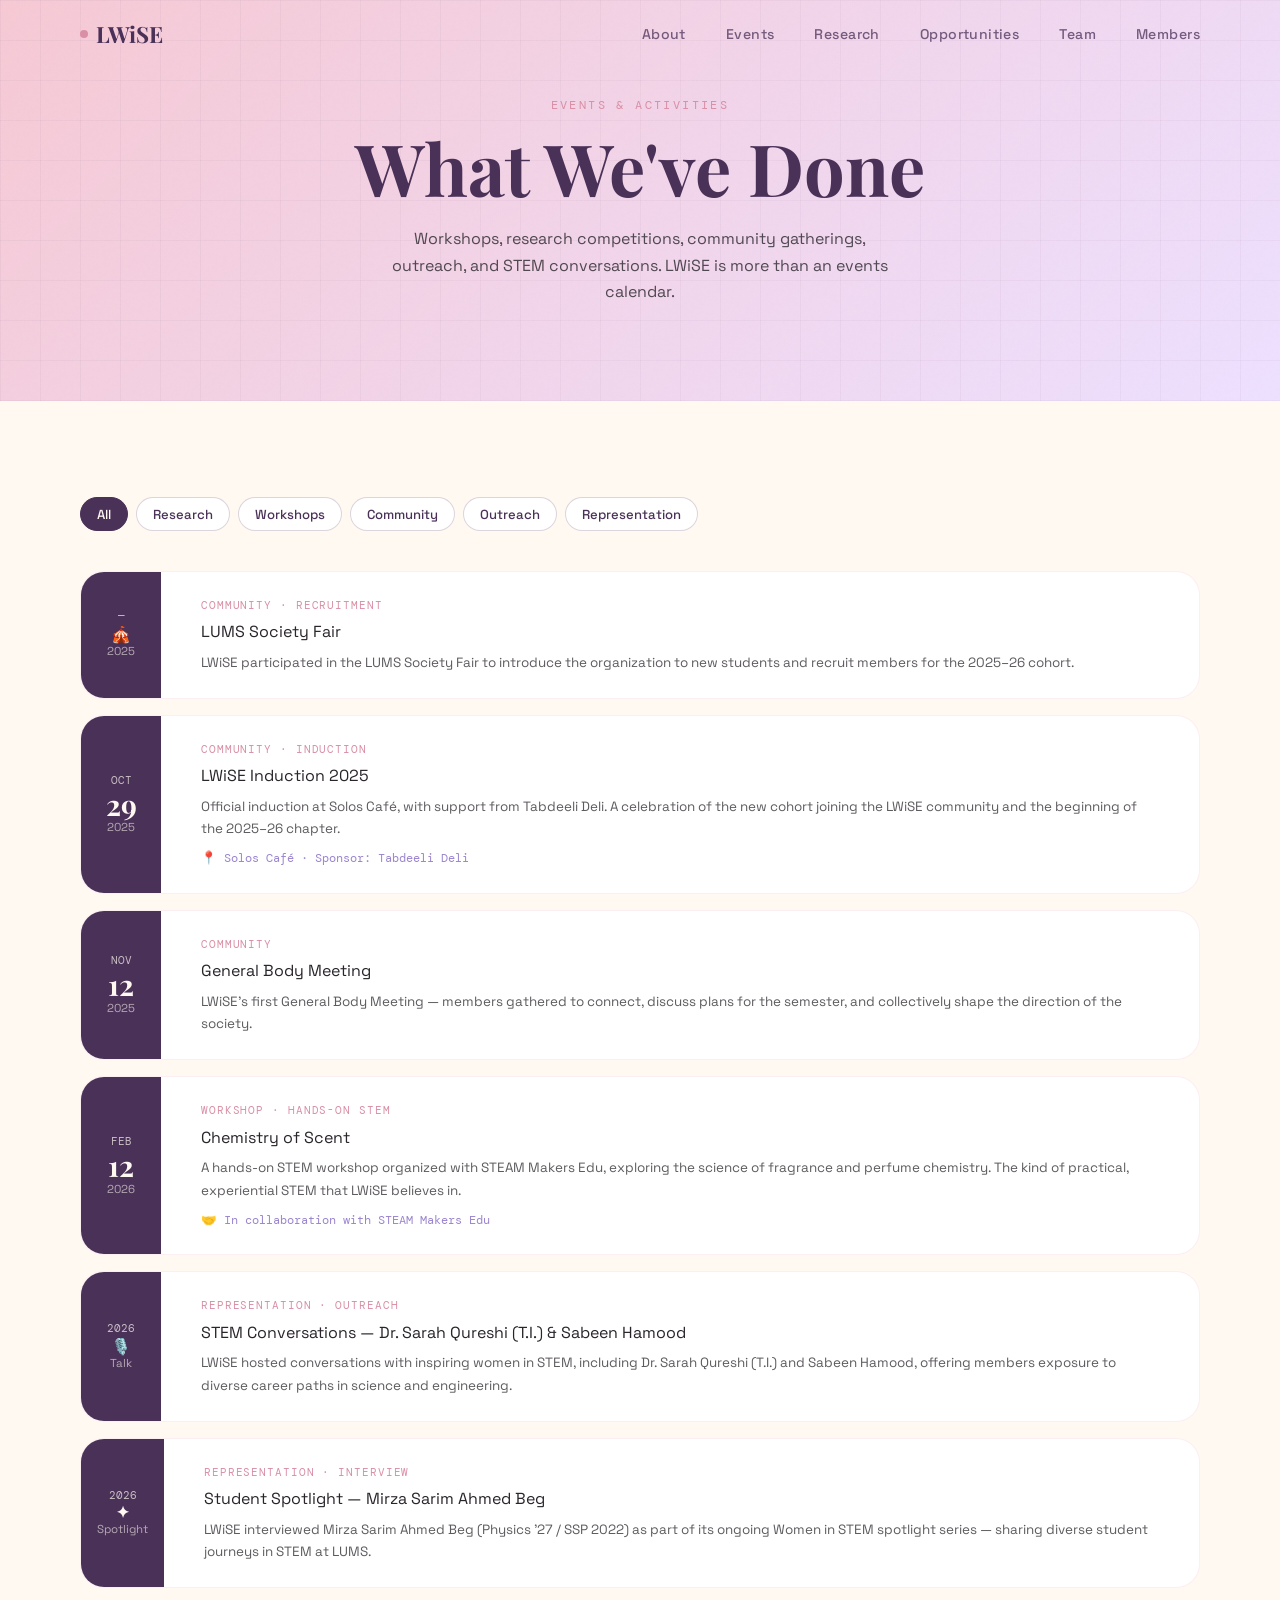
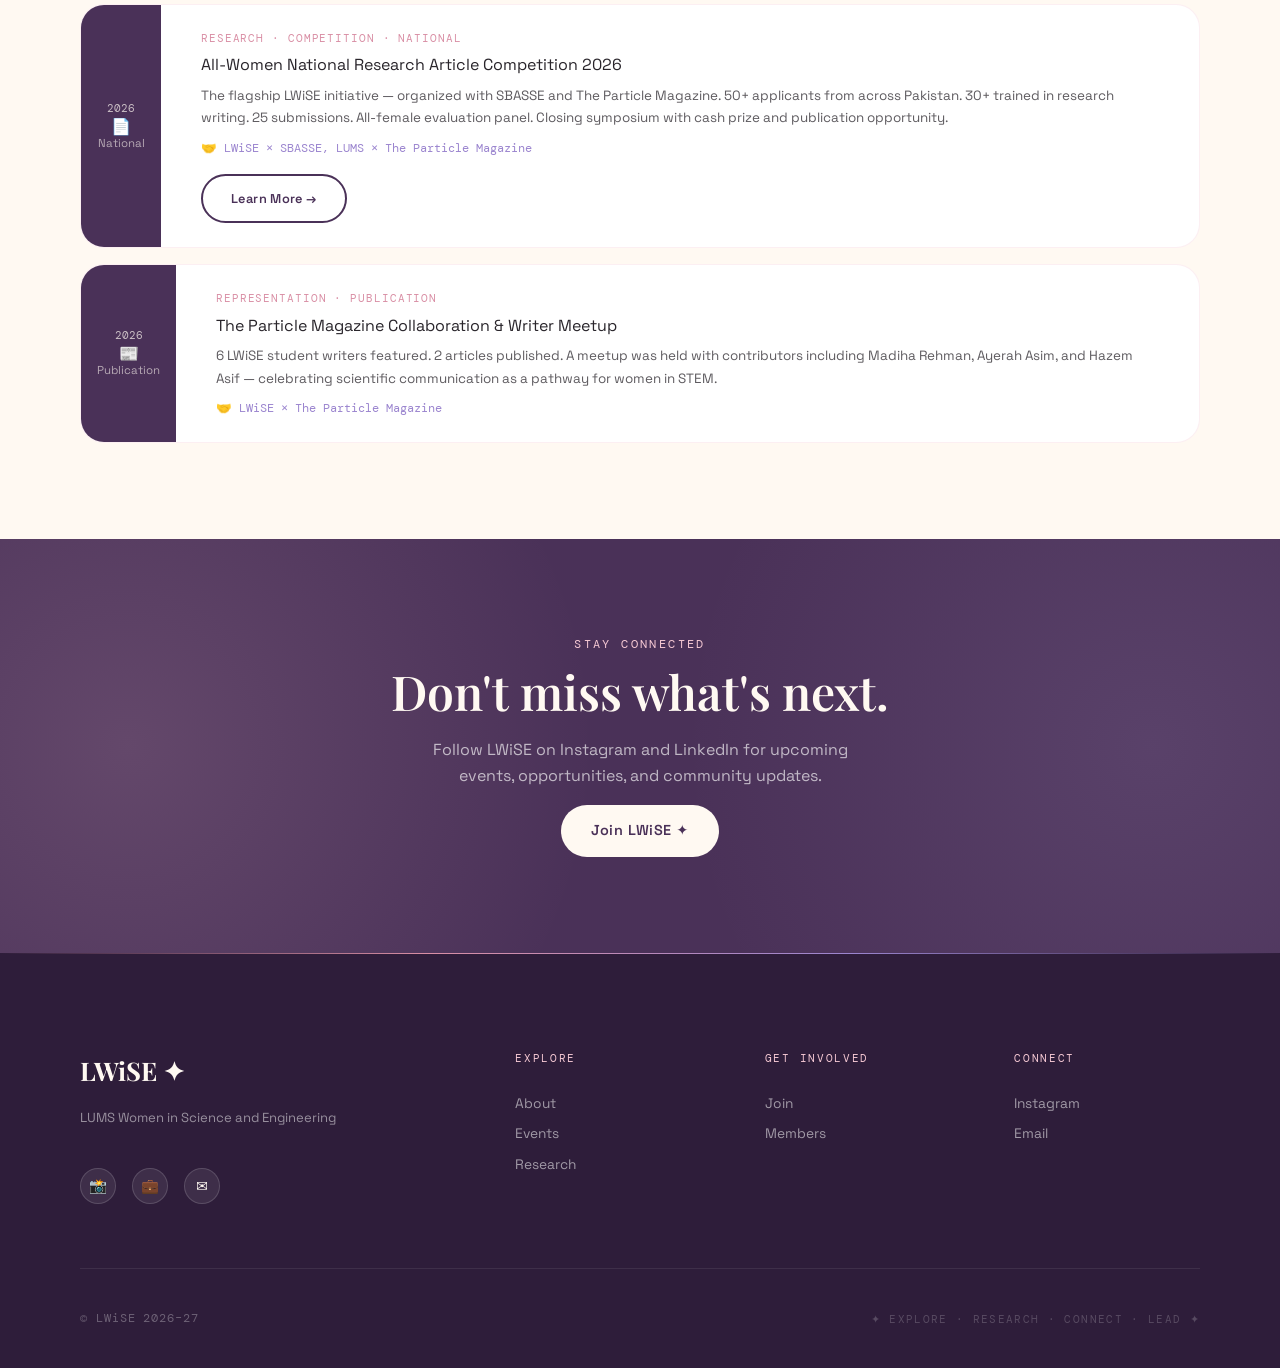
==== events.html @ a52eb92d "Initial LWiSE website — full build" ====
<!DOCTYPE html>
<html lang="en">
<head>
  <meta charset="UTF-8">
  <meta name="viewport" content="width=device-width, initial-scale=1.0">
  <title>Events — LWiSE</title>
  <link rel="stylesheet" href="css/style.css">
  <link rel="preconnect" href="https://fonts.googleapis.com">
  <link rel="icon" href="data:image/svg+xml,<svg xmlns='http://www.w3.org/2000/svg' viewBox='0 0 100 100'><text y='.9em' font-size='90'>🔬</text></svg>">
</head>
<body>
<div class="y2k-stars" id="y2kStars"></div>

<nav class="nav scrolled" id="mainNav">
  <div class="nav__inner">
    <a href="index.html" class="nav__logo"><span class="nav__logo-dot"></span>LWiSE</a>
    <ul class="nav__links">
      <li><a href="index.html#about" class="nav__link">About</a></li>
      <li><a href="events.html" class="nav__link">Events</a></li>
      <li><a href="research.html" class="nav__link">Research</a></li>
      <li><a href="opportunities.html" class="nav__link">Opportunities</a></li>
      <li><a href="team.html" class="nav__link">Team</a></li>
      <li><a href="members.html" class="nav__link">Members</a></li>
    </ul>
    <a href="join.html" class="btn btn--primary nav__cta" style="display:none;">Join LWiSE</a>
    <button class="nav__hamburger" id="navHamburger"><span></span><span></span><span></span></button>
  </div>
</nav>
<div class="nav__mobile" id="navMobile">
  <button class="nav__close" id="navClose">✕</button>
  <a href="index.html#about" class="nav__link">About</a>
  <a href="events.html" class="nav__link">Events</a>
  <a href="research.html" class="nav__link">Research</a>
  <a href="opportunities.html" class="nav__link">Opportunities</a>
  <a href="team.html" class="nav__link">Team</a>
  <a href="members.html" class="nav__link">Members</a>
  <a href="join.html" class="btn btn--primary">Join LWiSE</a>
</div>

<section class="page-hero">
  <div class="container">
    <div class="page-hero__content">
      <span class="eyebrow">Events &amp; Activities</span>
      <h1>What We've Done</h1>
      <p style="max-width:52ch;margin:1rem auto 0;opacity:0.8;">Workshops, research competitions, community gatherings, outreach, and STEM conversations. LWiSE is more than an events calendar.</p>
    </div>
  </div>
</section>

<section class="section section--cream">
  <div class="container">
    <!-- Filters -->
    <div class="events__filter fade-up">
      <button class="filter-btn active" data-filter="all">All</button>
      <button class="filter-btn" data-filter="Research">Research</button>
      <button class="filter-btn" data-filter="Workshop">Workshops</button>
      <button class="filter-btn" data-filter="Community">Community</button>
      <button class="filter-btn" data-filter="Outreach">Outreach</button>
      <button class="filter-btn" data-filter="Representation">Representation</button>
    </div>

    <!-- Events list -->
    <div style="display:flex;flex-direction:column;gap:var(--space-md);">
      <div class="event-card fade-up" data-category="Community">
        <div class="event-card__date"><div class="event-card__date-month">—</div><div class="event-card__date-day" style="font-size:1rem;">🎪</div><div class="event-card__date-year">2025</div></div>
        <div class="event-card__body">
          <div class="event-card__tag">Community · Recruitment</div>
          <div class="event-card__title">LUMS Society Fair</div>
          <div class="event-card__desc">LWiSE participated in the LUMS Society Fair to introduce the organization to new students and recruit members for the 2025–26 cohort.</div>
        </div>
      </div>

      <div class="event-card fade-up" data-category="Community">
        <div class="event-card__date"><div class="event-card__date-month">Oct</div><div class="event-card__date-day">29</div><div class="event-card__date-year">2025</div></div>
        <div class="event-card__body">
          <div class="event-card__tag">Community · Induction</div>
          <div class="event-card__title">LWiSE Induction 2025</div>
          <div class="event-card__desc">Official induction at Solos Café, with support from Tabdeeli Deli. A celebration of the new cohort joining the LWiSE community and the beginning of the 2025–26 chapter.</div>
          <div style="margin-top:0.5rem;font-size:0.78rem;font-family:var(--font-mono);color:var(--lilac-dark);">📍 Solos Café · Sponsor: Tabdeeli Deli</div>
        </div>
      </div>

      <div class="event-card fade-up" data-category="Community">
        <div class="event-card__date"><div class="event-card__date-month">Nov</div><div class="event-card__date-day">12</div><div class="event-card__date-year">2025</div></div>
        <div class="event-card__body">
          <div class="event-card__tag">Community</div>
          <div class="event-card__title">General Body Meeting</div>
          <div class="event-card__desc">LWiSE's first General Body Meeting — members gathered to connect, discuss plans for the semester, and collectively shape the direction of the society.</div>
        </div>
      </div>

      <div class="event-card fade-up" data-category="Workshop">
        <div class="event-card__date"><div class="event-card__date-month">Feb</div><div class="event-card__date-day">12</div><div class="event-card__date-year">2026</div></div>
        <div class="event-card__body">
          <div class="event-card__tag">Workshop · Hands-on STEM</div>
          <div class="event-card__title">Chemistry of Scent</div>
          <div class="event-card__desc">A hands-on STEM workshop organized with STEAM Makers Edu, exploring the science of fragrance and perfume chemistry. The kind of practical, experiential STEM that LWiSE believes in.</div>
          <div style="margin-top:0.5rem;font-size:0.78rem;font-family:var(--font-mono);color:var(--lilac-dark);">🤝 In collaboration with STEAM Makers Edu</div>
        </div>
      </div>

      <div class="event-card fade-up" data-category="Representation">
        <div class="event-card__date"><div class="event-card__date-month">2026</div><div class="event-card__date-day" style="font-size:1rem;">🎙️</div><div class="event-card__date-year">Talk</div></div>
        <div class="event-card__body">
          <div class="event-card__tag">Representation · Outreach</div>
          <div class="event-card__title">STEM Conversations — Dr. Sarah Qureshi (T.I.) &amp; Sabeen Hamood</div>
          <div class="event-card__desc">LWiSE hosted conversations with inspiring women in STEM, including Dr. Sarah Qureshi (T.I.) and Sabeen Hamood, offering members exposure to diverse career paths in science and engineering.</div>
        </div>
      </div>

      <div class="event-card fade-up" data-category="Representation">
        <div class="event-card__date"><div class="event-card__date-month">2026</div><div class="event-card__date-day" style="font-size:1rem;">✦</div><div class="event-card__date-year">Spotlight</div></div>
        <div class="event-card__body">
          <div class="event-card__tag">Representation · Interview</div>
          <div class="event-card__title">Student Spotlight — Mirza Sarim Ahmed Beg</div>
          <div class="event-card__desc">LWiSE interviewed Mirza Sarim Ahmed Beg (Physics '27 / SSP 2022) as part of its ongoing Women in STEM spotlight series — sharing diverse student journeys in STEM at LUMS.</div>
        </div>
      </div>

      <div class="event-card fade-up" data-category="Research">
        <div class="event-card__date"><div class="event-card__date-month">2026</div><div class="event-card__date-day" style="font-size:1rem;">📄</div><div class="event-card__date-year">National</div></div>
        <div class="event-card__body">
          <div class="event-card__tag">Research · Competition · National</div>
          <div class="event-card__title">All-Women National Research Article Competition 2026</div>
          <div class="event-card__desc">The flagship LWiSE initiative — organized with SBASSE and The Particle Magazine. 50+ applicants from across Pakistan. 30+ trained in research writing. 25 submissions. All-female evaluation panel. Closing symposium with cash prize and publication opportunity.</div>
          <div style="margin-top:0.5rem;font-size:0.78rem;font-family:var(--font-mono);color:var(--lilac-dark);">🤝 LWiSE × SBASSE, LUMS × The Particle Magazine</div>
          <a href="research.html" class="btn btn--outline" style="margin-top:var(--space-md);font-size:0.8rem;">Learn More →</a>
        </div>
      </div>

      <div class="event-card fade-up" data-category="Representation">
        <div class="event-card__date"><div class="event-card__date-month">2026</div><div class="event-card__date-day" style="font-size:1rem;">📰</div><div class="event-card__date-year">Publication</div></div>
        <div class="event-card__body">
          <div class="event-card__tag">Representation · Publication</div>
          <div class="event-card__title">The Particle Magazine Collaboration &amp; Writer Meetup</div>
          <div class="event-card__desc">6 LWiSE student writers featured. 2 articles published. A meetup was held with contributors including Madiha Rehman, Ayerah Asim, and Hazem Asif — celebrating scientific communication as a pathway for women in STEM.</div>
          <div style="margin-top:0.5rem;font-size:0.78rem;font-family:var(--font-mono);color:var(--lilac-dark);">🤝 LWiSE × The Particle Magazine</div>
        </div>
      </div>
    </div>
  </div>
</section>

<section class="section join-section">
  <div class="container" style="text-align:center;position:relative;z-index:1;">
    <span class="eyebrow" style="color:var(--blush);">Stay Connected</span>
    <h2 style="color:var(--cream);">Don't miss what's next.</h2>
    <p style="color:rgba(255,255,255,0.65);margin:1rem auto;max-width:44ch;">Follow LWiSE on Instagram and LinkedIn for upcoming events, opportunities, and community updates.</p>
    <div class="btn-row" style="justify-content:center;">
      <a href="join.html" class="btn btn--cream">Join LWiSE ✦</a>
    </div>
  </div>
</section>

<footer class="footer">
  <div class="container">
    <div class="footer__grid">
      <div class="footer__brand">
        <div class="footer__logo">LWiSE ✦</div>
        <div class="footer__tagline">LUMS Women in Science and Engineering</div>
        <div class="footer__socials"><a href="#" class="footer__social">📸</a><a href="#" class="footer__social">💼</a><a href="mailto:lwise@lums.edu.pk" class="footer__social">✉️</a></div>
      </div>
      <div><div class="footer__col-header">Explore</div><a href="index.html#about" class="footer__link">About</a><a href="events.html" class="footer__link">Events</a><a href="research.html" class="footer__link">Research</a></div>
      <div><div class="footer__col-header">Get Involved</div><a href="join.html" class="footer__link">Join</a><a href="members.html" class="footer__link">Members</a></div>
      <div><div class="footer__col-header">Connect</div><a href="#" class="footer__link">Instagram</a><a href="mailto:lwise@lums.edu.pk" class="footer__link">Email</a></div>
    </div>
    <div class="footer__bottom">
      <div class="footer__copyright">© LWiSE 2026–27</div>
      <div class="footer__y2k">✦ EXPLORE · RESEARCH · CONNECT · LEAD ✦</div>
    </div>
  </div>
</footer>

<script src="js/main.js"></script>
<script>document.addEventListener('DOMContentLoaded', initEventFilter);</script>
</body>
</html>
---- css/style.css ----
/* ============================================================
   LWiSE — LUMS Women in Science and Engineering
   Design System: Y2K × Feminine Scientific × Modern Premium
   ============================================================ */

@import url('https://fonts.googleapis.com/css2?family=Space+Grotesk:wght@300;400;500;600;700&family=Playfair+Display:ital,wght@0,400;0,600;0,700;1,400;1,600&family=DM+Mono:ital,wght@0,300;0,400;1,300&display=swap');

/* ── TOKENS ─────────────────────────────────────────────── */
:root {
  --cream:       #FFF9F2;
  --blush:       #F6C9D4;
  --blush-dark:  #D98FA5;
  --butter:      #F8E8A8;
  --butter-dark: #E8CC60;
  --lilac:       #C9B8E8;
  --lilac-dark:  #9B85CF;
  --plum:        #4A3158;
  --plum-deep:   #2E1D3A;
  --rose:        #D98FA5;
  --sage:        #B9C9B0;
  --charcoal:    #29252B;
  --white:       #FFFFFF;

  /* Y2K glow colors */
  --glow-pink:   rgba(246,201,212,0.6);
  --glow-lilac:  rgba(201,184,232,0.5);
  --glow-butter: rgba(248,232,168,0.5);

  /* Typography */
  --font-display: 'Playfair Display', Georgia, serif;
  --font-body:    'Space Grotesk', system-ui, sans-serif;
  --font-mono:    'DM Mono', 'Courier New', monospace;

  /* Spacing scale */
  --space-xs:  0.25rem;
  --space-sm:  0.5rem;
  --space-md:  1rem;
  --space-lg:  1.5rem;
  --space-xl:  2.5rem;
  --space-2xl: 4rem;
  --space-3xl: 6rem;

  /* Radii */
  --radius-sm:   0.5rem;
  --radius-md:   1rem;
  --radius-lg:   1.5rem;
  --radius-pill: 9999px;

  /* Transitions */
  --ease:        cubic-bezier(0.25, 0.46, 0.45, 0.94);
  --ease-bounce: cubic-bezier(0.34, 1.56, 0.64, 1);
}

/* ── RESET ───────────────────────────────────────────────── */
*, *::before, *::after { box-sizing: border-box; margin: 0; padding: 0; }

html { scroll-behavior: smooth; overflow-x: hidden; }

body {
  font-family: var(--font-body);
  background-color: var(--cream);
  color: var(--charcoal);
  line-height: 1.65;
  overflow-x: hidden;
}

img { display: block; max-width: 100%; }
a  { text-decoration: none; color: inherit; }
ul, ol { list-style: none; }

/* ── Y2K CURSOR & GLOBAL SPARKLE ─────────────────────────── */
body { cursor: url("data:image/svg+xml,%3Csvg xmlns='http://www.w3.org/2000/svg' width='24' height='24' viewBox='0 0 24 24'%3E%3Ccircle cx='12' cy='12' r='4' fill='%234A3158' opacity='0.8'/%3E%3C/svg%3E") 12 12, auto; }

/* ── SCROLLBAR ───────────────────────────────────────────── */
::-webkit-scrollbar { width: 8px; }
::-webkit-scrollbar-track { background: var(--cream); }
::-webkit-scrollbar-thumb { background: var(--blush-dark); border-radius: var(--radius-pill); }

/* ── Y2K FLOATING STARS ──────────────────────────────────── */
.y2k-stars {
  position: fixed; top: 0; left: 0; width: 100%; height: 100%;
  pointer-events: none; z-index: 0; overflow: hidden;
}
.y2k-star {
  position: absolute;
  width: 6px; height: 6px;
  background: var(--butter);
  clip-path: polygon(50% 0%, 61% 35%, 98% 35%, 68% 57%, 79% 91%, 50% 70%, 21% 91%, 32% 57%, 2% 35%, 39% 35%);
  animation: floatStar linear infinite;
  opacity: 0;
}
@keyframes floatStar {
  0%   { transform: translateY(100vh) rotate(0deg); opacity: 0; }
  10%  { opacity: 1; }
  90%  { opacity: 1; }
  100% { transform: translateY(-20px) rotate(360deg); opacity: 0; }
}

/* ── NOISE OVERLAY ───────────────────────────────────────── */
body::before {
  content: '';
  position: fixed; inset: 0;
  background-image: url("data:image/svg+xml,%3Csvg viewBox='0 0 200 200' xmlns='http://www.w3.org/2000/svg'%3E%3Cfilter id='n'%3E%3CfeTurbulence type='fractalNoise' baseFrequency='0.9' numOctaves='4' stitchTiles='stitch'/%3E%3C/filter%3E%3Crect width='100%25' height='100%25' filter='url(%23n)' opacity='0.03'/%3E%3C/svg%3E");
  pointer-events: none; z-index: 1; opacity: 0.4;
}

/* ── TYPOGRAPHY ─────────────────────────────────────────── */
h1, h2, h3, h4, h5 {
  font-family: var(--font-display);
  color: var(--plum);
  line-height: 1.2;
}
h1 { font-size: clamp(2.4rem, 6vw, 4.5rem); font-weight: 700; }
h2 { font-size: clamp(1.8rem, 4vw, 3rem); font-weight: 600; }
h3 { font-size: clamp(1.2rem, 2.5vw, 1.8rem); font-weight: 600; }
h4 { font-size: 1.1rem; font-weight: 600; }
p  { font-size: 1rem; color: var(--charcoal); max-width: 65ch; }

.mono { font-family: var(--font-mono); font-size: 0.85em; }

/* ── UTILITY CLASSES ─────────────────────────────────────── */
.container { max-width: 1200px; margin-inline: auto; padding-inline: var(--space-xl); }
.section    { padding-block: var(--space-3xl); position: relative; z-index: 2; }
.section--cream  { background: var(--cream); }
.section--blush  { background: var(--blush); }
.section--plum   { background: var(--plum); color: var(--cream); }
.section--lilac  { background: linear-gradient(135deg, #EDE7FF 0%, #F6C9D4 100%); }

.text-center { text-align: center; }
.text-plum   { color: var(--plum); }
.text-cream  { color: var(--cream); }
.text-rose   { color: var(--rose); }
.text-lilac  { color: var(--lilac-dark); }

.eyebrow {
  font-family: var(--font-mono);
  font-size: 0.75rem;
  letter-spacing: 0.2em;
  text-transform: uppercase;
  color: var(--rose);
  margin-bottom: var(--space-sm);
  display: block;
}

.section-header {
  margin-bottom: var(--space-2xl);
}
.section-header p {
  margin-top: var(--space-md);
  color: var(--charcoal);
  opacity: 0.8;
}

/* ── BUTTONS ─────────────────────────────────────────────── */
.btn {
  display: inline-flex; align-items: center; gap: 0.5rem;
  padding: 0.75rem 1.75rem;
  border-radius: var(--radius-pill);
  font-family: var(--font-body);
  font-size: 0.9rem;
  font-weight: 600;
  letter-spacing: 0.03em;
  cursor: pointer;
  border: 2px solid transparent;
  transition: all 0.25s var(--ease);
  position: relative;
  overflow: hidden;
}
.btn::before {
  content: '';
  position: absolute; inset: 0;
  background: white;
  opacity: 0;
  transition: opacity 0.2s;
}
.btn:hover::before { opacity: 0.1; }
.btn:active { transform: scale(0.97); }

.btn--primary {
  background: var(--plum);
  color: var(--cream);
  box-shadow: 0 4px 20px rgba(74,49,88,0.3);
}
.btn--primary:hover {
  background: var(--plum-deep);
  transform: translateY(-2px);
  box-shadow: 0 8px 30px rgba(74,49,88,0.4);
}

.btn--outline {
  background: transparent;
  border-color: var(--plum);
  color: var(--plum);
}
.btn--outline:hover {
  background: var(--plum);
  color: var(--cream);
  transform: translateY(-2px);
}

.btn--cream {
  background: var(--cream);
  color: var(--plum);
}
.btn--cream:hover {
  background: var(--butter);
  transform: translateY(-2px);
}

.btn--butter {
  background: var(--butter);
  color: var(--plum);
  box-shadow: 0 4px 15px var(--glow-butter);
}
.btn--butter:hover {
  background: var(--butter-dark);
  transform: translateY(-2px);
}

.btn--ghost {
  background: rgba(255,255,255,0.15);
  border-color: rgba(255,255,255,0.4);
  color: white;
  backdrop-filter: blur(4px);
}
.btn--ghost:hover {
  background: rgba(255,255,255,0.25);
  transform: translateY(-2px);
}

.btn-row { display: flex; flex-wrap: wrap; gap: var(--space-md); align-items: center; }

/* ── Y2K BADGE ───────────────────────────────────────────── */
.y2k-badge {
  display: inline-flex; align-items: center; gap: 0.4rem;
  padding: 0.3rem 0.9rem;
  border-radius: var(--radius-pill);
  font-size: 0.72rem;
  font-weight: 600;
  letter-spacing: 0.08em;
  text-transform: uppercase;
  font-family: var(--font-mono);
}
.y2k-badge--blush  { background: var(--blush); color: var(--plum); }
.y2k-badge--butter { background: var(--butter); color: var(--plum); }
.y2k-badge--lilac  { background: var(--lilac); color: var(--plum-deep); }
.y2k-badge--plum   { background: var(--plum); color: var(--cream); }

/* ── CARDS ───────────────────────────────────────────────── */
.card {
  background: var(--white);
  border-radius: var(--radius-lg);
  overflow: hidden;
  border: 1.5px solid rgba(246,201,212,0.4);
  transition: transform 0.3s var(--ease), box-shadow 0.3s var(--ease);
  position: relative;
}
.card:hover {
  transform: translateY(-6px);
  box-shadow: 0 20px 60px rgba(74,49,88,0.12);
}
.card--blush  { background: var(--blush); border-color: var(--blush-dark); }
.card--cream  { background: var(--cream); }
.card--glass {
  background: rgba(255,255,255,0.6);
  backdrop-filter: blur(12px);
  border-color: rgba(255,255,255,0.8);
}

.card__body { padding: var(--space-xl); }
.card__image { aspect-ratio: 16/9; object-fit: cover; width: 100%; }

/* ── GRID SYSTEMS ────────────────────────────────────────── */
.grid-2 { display: grid; grid-template-columns: repeat(auto-fit, minmax(300px, 1fr)); gap: var(--space-xl); }
.grid-3 { display: grid; grid-template-columns: repeat(auto-fit, minmax(260px, 1fr)); gap: var(--space-xl); }
.grid-4 { display: grid; grid-template-columns: repeat(auto-fit, minmax(220px, 1fr)); gap: var(--space-lg); }

/* ── NAV ─────────────────────────────────────────────────── */
.nav {
  position: fixed; top: 0; left: 0; right: 0;
  z-index: 1000;
  padding: 1rem 0;
  transition: all 0.3s var(--ease);
}
.nav.scrolled {
  background: rgba(255,249,242,0.92);
  backdrop-filter: blur(20px);
  border-bottom: 1px solid rgba(246,201,212,0.4);
  padding: 0.6rem 0;
  box-shadow: 0 4px 30px rgba(74,49,88,0.08);
}
.nav__inner {
  display: flex; align-items: center; justify-content: space-between;
  max-width: 1200px; margin-inline: auto; padding-inline: var(--space-xl);
}
.nav__logo {
  font-family: var(--font-display);
  font-size: 1.4rem;
  font-weight: 700;
  color: var(--plum);
  display: flex; align-items: center; gap: 0.5rem;
}
.nav__logo-dot {
  width: 8px; height: 8px;
  background: var(--rose);
  border-radius: 50%;
  animation: pulse 2s ease-in-out infinite;
}
@keyframes pulse {
  0%, 100% { transform: scale(1); opacity: 1; }
  50% { transform: scale(1.4); opacity: 0.7; }
}
.nav__links {
  display: flex; align-items: center; gap: var(--space-xl);
}
.nav__link {
  font-size: 0.88rem;
  font-weight: 500;
  color: var(--plum);
  opacity: 0.75;
  transition: opacity 0.2s;
  letter-spacing: 0.03em;
}
.nav__link:hover { opacity: 1; }
.nav__cta { margin-left: var(--space-md); }

.nav__hamburger {
  display: none; flex-direction: column; gap: 5px;
  cursor: pointer; padding: 4px;
}
.nav__hamburger span {
  display: block; width: 24px; height: 2px;
  background: var(--plum);
  border-radius: 2px;
  transition: all 0.3s var(--ease);
}
.nav__mobile {
  display: none;
  position: fixed; top: 0; left: 0; right: 0; bottom: 0;
  background: rgba(255,249,242,0.97);
  backdrop-filter: blur(20px);
  z-index: 999;
  flex-direction: column;
  align-items: center;
  justify-content: center;
  gap: var(--space-xl);
}
.nav__mobile.open { display: flex; }
.nav__mobile .nav__link { font-size: 1.5rem; font-family: var(--font-display); }
.nav__close {
  position: absolute; top: 1.5rem; right: 1.5rem;
  font-size: 1.5rem; cursor: pointer; color: var(--plum);
}

/* ── HERO ─────────────────────────────────────────────────── */
.hero {
  min-height: 100vh;
  background: linear-gradient(135deg, var(--blush) 0%, #EDE0FF 50%, var(--cream) 100%);
  display: flex; align-items: center;
  position: relative;
  overflow: hidden;
  padding-top: 80px;
}

/* Y2K grid lines */
.hero::before {
  content: '';
  position: absolute; inset: 0;
  background-image:
    linear-gradient(rgba(74,49,88,0.04) 1px, transparent 1px),
    linear-gradient(90deg, rgba(74,49,88,0.04) 1px, transparent 1px);
  background-size: 40px 40px;
  pointer-events: none;
}

.hero__content { position: relative; z-index: 3; }
.hero__inner {
  max-width: 1200px; margin-inline: auto; padding-inline: var(--space-xl);
  display: grid; grid-template-columns: 1fr 1fr; gap: var(--space-2xl);
  align-items: center; min-height: calc(100vh - 80px); padding-block: var(--space-2xl);
}

.hero__eyebrow-wrap { display: flex; align-items: center; gap: 0.75rem; margin-bottom: var(--space-lg); }
.hero__eyebrow-line {
  width: 40px; height: 2px;
  background: linear-gradient(90deg, var(--rose), var(--lilac));
}

.hero__title { margin-bottom: var(--space-xl); }
.hero__title em {
  font-style: italic;
  background: linear-gradient(135deg, var(--rose), var(--lilac-dark));
  -webkit-background-clip: text;
  -webkit-text-fill-color: transparent;
  background-clip: text;
}

.hero__desc { font-size: 1.1rem; opacity: 0.85; margin-bottom: var(--space-xl); max-width: 52ch; }

.hero__stats {
  display: flex; gap: var(--space-xl); margin-top: var(--space-xl);
  padding-top: var(--space-xl);
  border-top: 1px solid rgba(74,49,88,0.12);
}
.hero__stat-num {
  font-family: var(--font-display);
  font-size: 1.6rem;
  font-weight: 700;
  color: var(--plum);
  display: block;
}
.hero__stat-label { font-size: 0.78rem; opacity: 0.7; font-family: var(--font-mono); }

/* Hero visual */
.hero__visual {
  position: relative; display: flex; justify-content: center; align-items: center;
}
.hero__orbit {
  width: 420px; height: 420px;
  border-radius: 50%;
  border: 1.5px dashed rgba(74,49,88,0.15);
  position: relative;
  animation: slowspin 30s linear infinite;
}
.hero__orbit-inner {
  width: 300px; height: 300px;
  border-radius: 50%;
  border: 1.5px dashed rgba(201,184,232,0.4);
  position: absolute; top: 50%; left: 50%;
  transform: translate(-50%, -50%);
  animation: slowspin 20s linear infinite reverse;
}
@keyframes slowspin { to { transform: rotate(360deg); } }

.hero__blob {
  position: absolute; top: 50%; left: 50%;
  transform: translate(-50%, -50%);
  width: 240px; height: 240px;
  border-radius: 60% 40% 50% 50% / 50% 50% 40% 60%;
  background: linear-gradient(135deg, var(--blush), var(--lilac));
  animation: morphBlob 8s ease-in-out infinite;
  box-shadow: 0 0 80px var(--glow-pink);
}
@keyframes morphBlob {
  0%, 100% { border-radius: 60% 40% 50% 50% / 50% 50% 40% 60%; }
  33%  { border-radius: 40% 60% 60% 40% / 60% 30% 70% 40%; }
  66%  { border-radius: 50% 50% 30% 70% / 40% 60% 40% 60%; }
}

.hero__orbit-dot {
  position: absolute;
  width: 12px; height: 12px;
  border-radius: 50%;
  background: var(--butter);
  top: -6px; left: 50%;
  transform: translateX(-50%);
  box-shadow: 0 0 15px var(--glow-butter);
}
.hero__orbit-dot:nth-child(2) { top: auto; bottom: -6px; background: var(--rose); box-shadow: 0 0 15px var(--glow-pink); }
.hero__orbit-dot:nth-child(3) { left: -6px; top: 50%; transform: translateY(-50%); background: var(--lilac); box-shadow: 0 0 15px var(--glow-lilac); width: 16px; height: 16px; }

.hero__floating-card {
  position: absolute;
  background: rgba(255,255,255,0.85);
  backdrop-filter: blur(12px);
  border: 1px solid rgba(246,201,212,0.5);
  border-radius: var(--radius-md);
  padding: 0.75rem 1rem;
  font-size: 0.8rem;
  font-weight: 600;
  color: var(--plum);
  box-shadow: 0 8px 30px rgba(74,49,88,0.1);
  animation: float 5s ease-in-out infinite;
  white-space: nowrap;
}
.hero__floating-card--1 { top: 15%; left: -5%; animation-delay: 0s; }
.hero__floating-card--2 { bottom: 20%; right: -8%; animation-delay: 2s; }
.hero__floating-card--3 { top: 65%; left: -10%; animation-delay: 1s; }
@keyframes float {
  0%, 100% { transform: translateY(0px); }
  50% { transform: translateY(-10px); }
}

/* ── TICKER ──────────────────────────────────────────────── */
.ticker {
  background: var(--plum);
  padding: 0.7rem 0;
  overflow: hidden;
  position: relative; z-index: 2;
}
.ticker__track {
  display: flex; gap: 3rem;
  animation: ticker 25s linear infinite;
  width: max-content;
}
@keyframes ticker { to { transform: translateX(-50%); } }
.ticker__item {
  display: flex; align-items: center; gap: 0.75rem;
  font-size: 0.78rem;
  font-family: var(--font-mono);
  color: var(--cream);
  opacity: 0.85;
  white-space: nowrap;
}
.ticker__dot {
  width: 5px; height: 5px;
  background: var(--butter);
  border-radius: 50%;
  flex-shrink: 0;
}

/* ── ABOUT SECTION ───────────────────────────────────────── */
.about__grid {
  display: grid;
  grid-template-columns: 1fr 1fr;
  gap: var(--space-3xl);
  align-items: center;
}
.about__visual-stack { position: relative; height: 480px; }
.about__visual-card {
  position: absolute;
  background: var(--white);
  border-radius: var(--radius-lg);
  border: 1.5px solid var(--blush);
  box-shadow: 0 12px 40px rgba(74,49,88,0.1);
  overflow: hidden;
}
.about__visual-card--main {
  width: 75%; height: 75%;
  top: 0; left: 0;
}
.about__visual-card--accent {
  width: 55%; height: 55%;
  bottom: 0; right: 0;
  background: var(--blush);
}
.about__visual-img { width: 100%; height: 100%; object-fit: cover; }
.about__visual-badge {
  position: absolute;
  bottom: 30%;
  left: 60%;
  background: var(--plum);
  color: var(--cream);
  border-radius: var(--radius-md);
  padding: 0.6rem 1rem;
  font-size: 0.8rem;
  font-weight: 600;
  box-shadow: 0 8px 25px rgba(74,49,88,0.25);
  z-index: 2;
}

.about__pillars {
  display: grid; grid-template-columns: 1fr 1fr;
  gap: var(--space-md); margin-top: var(--space-xl);
}
.about__pillar {
  display: flex; align-items: center; gap: 0.6rem;
  font-size: 0.88rem; font-weight: 500; color: var(--plum);
}
.about__pillar-icon {
  width: 32px; height: 32px;
  border-radius: 50%;
  background: var(--blush);
  display: flex; align-items: center; justify-content: center;
  font-size: 1rem;
  flex-shrink: 0;
}

/* ── PILLARS / WHAT WE DO ────────────────────────────────── */
.pillar-card {
  padding: var(--space-xl);
  border-radius: var(--radius-lg);
  background: var(--white);
  border: 1.5px solid rgba(246,201,212,0.3);
  transition: all 0.3s var(--ease);
  position: relative;
  overflow: hidden;
}
.pillar-card::before {
  content: '';
  position: absolute;
  top: 0; left: 0;
  width: 4px; height: 100%;
  background: linear-gradient(180deg, var(--blush-dark), var(--lilac));
  transition: width 0.3s var(--ease);
}
.pillar-card:hover::before { width: 6px; }
.pillar-card:hover {
  transform: translateY(-8px);
  box-shadow: 0 24px 60px rgba(74,49,88,0.12);
}
.pillar-card__icon {
  width: 52px; height: 52px;
  border-radius: 14px;
  background: linear-gradient(135deg, var(--blush), var(--lilac));
  display: flex; align-items: center; justify-content: center;
  font-size: 1.5rem;
  margin-bottom: var(--space-lg);
  box-shadow: 0 4px 15px var(--glow-pink);
  transition: transform 0.3s var(--ease-bounce);
}
.pillar-card:hover .pillar-card__icon { transform: scale(1.1) rotate(5deg); }
.pillar-card__title { font-size: 1.1rem; margin-bottom: var(--space-sm); }
.pillar-card__desc { font-size: 0.88rem; opacity: 0.8; max-width: 100%; }

/* ── IMPACT / STATS ──────────────────────────────────────── */
.impact {
  background: var(--plum);
  position: relative;
  overflow: hidden;
}
.impact::before {
  content: '';
  position: absolute; inset: 0;
  background-image:
    radial-gradient(circle at 20% 50%, rgba(201,184,232,0.15) 0%, transparent 50%),
    radial-gradient(circle at 80% 20%, rgba(246,201,212,0.1) 0%, transparent 40%),
    linear-gradient(rgba(255,255,255,0.02) 1px, transparent 1px),
    linear-gradient(90deg, rgba(255,255,255,0.02) 1px, transparent 1px);
  background-size: auto, auto, 40px 40px, 40px 40px;
}
.impact__grid {
  display: grid;
  grid-template-columns: repeat(auto-fit, minmax(160px, 1fr));
  gap: var(--space-xl);
}
.stat-card {
  text-align: center;
  padding: var(--space-xl);
  border-radius: var(--radius-lg);
  background: rgba(255,255,255,0.06);
  border: 1px solid rgba(255,255,255,0.1);
  transition: all 0.3s var(--ease);
  position: relative; z-index: 1;
}
.stat-card:hover {
  background: rgba(255,255,255,0.1);
  transform: translateY(-4px);
}
.stat-card__num {
  font-family: var(--font-display);
  font-size: clamp(2.2rem, 5vw, 3.5rem);
  font-weight: 700;
  color: var(--butter);
  display: block;
  line-height: 1;
}
.stat-card__label {
  font-size: 0.82rem;
  color: rgba(255,255,255,0.65);
  margin-top: 0.4rem;
  font-family: var(--font-mono);
  text-transform: uppercase;
  letter-spacing: 0.08em;
}
.stat-card__sub {
  font-size: 0.72rem;
  color: rgba(255,255,255,0.4);
  margin-top: 0.2rem;
  font-style: italic;
}

/* ── FEATURED INITIATIVE ─────────────────────────────────── */
.initiative {
  background: linear-gradient(135deg, var(--cream) 0%, #F0E8FF 100%);
  position: relative;
  overflow: hidden;
}
.initiative::after {
  content: '✦ RESEARCH HAS NO GENDER ✦ ACCESS SHOULD HAVE NO BARRIERS ✦';
  position: absolute;
  bottom: 0;
  left: 0;
  right: 0;
  font-family: var(--font-mono);
  font-size: 0.7rem;
  letter-spacing: 0.15em;
  color: var(--plum);
  opacity: 0.15;
  overflow: hidden;
  white-space: nowrap;
  padding: 0.5rem var(--space-xl);
  background: transparent;
}
.initiative__inner {
  display: grid; grid-template-columns: 1fr 1fr;
  gap: var(--space-3xl); align-items: center;
}
.initiative__tag {
  background: var(--butter);
  color: var(--plum);
  font-family: var(--font-mono);
  font-size: 0.72rem;
  letter-spacing: 0.12em;
  text-transform: uppercase;
  padding: 0.35rem 0.8rem;
  border-radius: var(--radius-pill);
  display: inline-block;
  margin-bottom: var(--space-lg);
}
.initiative__stat-grid {
  display: grid; grid-template-columns: 1fr 1fr;
  gap: var(--space-md); margin-top: var(--space-xl);
}
.initiative__stat {
  background: var(--white);
  border-radius: var(--radius-md);
  padding: var(--space-lg);
  border: 1px solid var(--blush);
  text-align: center;
}
.initiative__stat-num {
  font-family: var(--font-display);
  font-size: 1.8rem;
  font-weight: 700;
  color: var(--plum);
  display: block;
}
.initiative__stat-label { font-size: 0.78rem; opacity: 0.7; font-family: var(--font-mono); }

.initiative__visual {
  position: relative;
}
.initiative__mockup {
  background: var(--white);
  border-radius: var(--radius-lg);
  border: 1.5px solid var(--blush);
  overflow: hidden;
  box-shadow: 0 20px 60px rgba(74,49,88,0.15);
}
.initiative__mockup-header {
  background: var(--plum);
  padding: 0.75rem 1rem;
  display: flex; align-items: center; gap: 0.5rem;
}
.initiative__mockup-dot {
  width: 10px; height: 10px;
  border-radius: 50%;
}
.initiative__mockup-body {
  padding: var(--space-xl);
}
.initiative__timeline {
  display: flex; flex-direction: column; gap: var(--space-md);
}
.timeline-step {
  display: flex; align-items: center; gap: var(--space-md);
  font-size: 0.88rem;
  color: var(--plum);
  padding: 0.6rem;
  border-radius: var(--radius-sm);
  transition: background 0.2s;
}
.timeline-step:hover { background: var(--cream); }
.timeline-step__num {
  width: 28px; height: 28px;
  border-radius: 50%;
  background: var(--blush);
  display: flex; align-items: center; justify-content: center;
  font-size: 0.72rem; font-weight: 700;
  color: var(--plum);
  flex-shrink: 0;
}
.timeline-step__arrow {
  color: var(--rose); font-size: 0.8rem; margin: 0 auto;
}

/* ── ECOSYSTEM ───────────────────────────────────────────── */
.ecosystem {
  background: var(--cream);
  text-align: center;
}
.ecosystem__visual {
  display: flex; justify-content: center; align-items: center;
  position: relative;
  margin-top: var(--space-2xl);
}
.ecosystem__ring {
  width: 500px; height: 500px;
  border-radius: 50%;
  border: 2px dashed rgba(74,49,88,0.12);
  position: relative;
  margin: 60px auto;
}
.ecosystem__center {
  position: absolute; top: 50%; left: 50%;
  transform: translate(-50%, -50%);
  background: var(--plum);
  color: var(--cream);
  border-radius: 50%;
  width: 110px; height: 110px;
  display: flex; align-items: center; justify-content: center;
  text-align: center;
  font-family: var(--font-display);
  font-size: 1rem; font-weight: 700;
  line-height: 1.3;
  box-shadow: 0 0 40px rgba(74,49,88,0.3);
}
.ecosystem__node {
  position: absolute;
  width: 90px; height: 90px;
  border-radius: 50%;
  background: var(--white);
  border: 2px solid var(--blush);
  display: flex; flex-direction: column; align-items: center; justify-content: center;
  text-align: center;
  font-size: 0.72rem;
  font-weight: 600;
  color: var(--plum);
  transition: all 0.3s var(--ease-bounce);
  cursor: default;
  box-shadow: 0 4px 20px rgba(74,49,88,0.08);
  line-height: 1.3;
  gap: 0.2rem;
  transform: translate(-50%, -50%);
}
.ecosystem__node:hover {
  background: var(--blush);
  transform: translate(-50%, -50%) scale(1.12);
  box-shadow: 0 8px 30px rgba(74,49,88,0.15);
}
.ecosystem__node-icon { font-size: 1.2rem; }

/* Positioned around the ring (circle math): */
/* 7 nodes: 0, 51.4, 102.9, 154.3, 205.7, 257.1, 308.6 degrees */
.ecosystem__node:nth-child(1) { top: 0%;  left: 50%; }
.ecosystem__node:nth-child(2) { top: 13%; left: 85%; }
.ecosystem__node:nth-child(3) { top: 57%; left: 97%; }
.ecosystem__node:nth-child(4) { top: 90%; left: 73%; }
.ecosystem__node:nth-child(5) { top: 90%; left: 27%; }
.ecosystem__node:nth-child(6) { top: 57%; left: 3%;  }
.ecosystem__node:nth-child(7) { top: 13%; left: 15%; }

/* ── PARTICLE / PUBLICATIONS ─────────────────────────────── */
.pub-card {
  background: var(--white);
  border-radius: var(--radius-lg);
  border: 1.5px solid rgba(201,184,232,0.3);
  padding: var(--space-xl);
  transition: all 0.3s var(--ease);
  position: relative;
  overflow: hidden;
}
.pub-card::after {
  content: '';
  position: absolute; top: 0; right: 0;
  width: 60px; height: 60px;
  background: linear-gradient(135deg, var(--lilac), transparent);
  border-radius: 0 var(--radius-lg) 0 100%;
  opacity: 0.4;
}
.pub-card:hover {
  transform: translateY(-6px);
  box-shadow: 0 20px 50px rgba(74,49,88,0.1);
  border-color: var(--lilac);
}
.pub-card__journal {
  font-family: var(--font-mono);
  font-size: 0.72rem;
  letter-spacing: 0.1em;
  color: var(--lilac-dark);
  text-transform: uppercase;
  margin-bottom: var(--space-sm);
}
.pub-card__title { font-size: 1rem; margin-bottom: var(--space-sm); line-height: 1.4; }
.pub-card__author { font-size: 0.82rem; color: var(--rose); font-weight: 500; }

/* ── EVENTS ──────────────────────────────────────────────── */
.events__filter {
  display: flex; flex-wrap: wrap; gap: 0.5rem;
  margin-bottom: var(--space-xl);
}
.filter-btn {
  padding: 0.45rem 1rem;
  border-radius: var(--radius-pill);
  font-size: 0.82rem; font-weight: 500;
  cursor: pointer;
  border: 1.5px solid rgba(74,49,88,0.2);
  color: var(--plum);
  background: var(--white);
  transition: all 0.2s var(--ease);
  font-family: var(--font-body);
}
.filter-btn:hover, .filter-btn.active {
  background: var(--plum);
  color: var(--cream);
  border-color: var(--plum);
}

.event-card {
  background: var(--white);
  border-radius: var(--radius-lg);
  overflow: hidden;
  border: 1.5px solid rgba(246,201,212,0.3);
  transition: all 0.3s var(--ease);
  display: grid; grid-template-columns: auto 1fr;
}
.event-card:hover {
  transform: translateY(-4px);
  box-shadow: 0 16px 40px rgba(74,49,88,0.1);
}
.event-card__date {
  background: var(--plum);
  color: var(--cream);
  padding: var(--space-md);
  display: flex; flex-direction: column; align-items: center; justify-content: center;
  min-width: 80px; text-align: center;
}
.event-card__date-month {
  font-family: var(--font-mono); font-size: 0.68rem; text-transform: uppercase; opacity: 0.7;
}
.event-card__date-day {
  font-family: var(--font-display); font-size: 1.8rem; font-weight: 700; line-height: 1;
}
.event-card__date-year { font-size: 0.72rem; opacity: 0.6; }
.event-card__body { padding: var(--space-lg) var(--space-xl); }
.event-card__tag {
  font-family: var(--font-mono); font-size: 0.7rem; letter-spacing: 0.08em;
  text-transform: uppercase; color: var(--rose); margin-bottom: 0.3rem;
}
.event-card__title { font-size: 1rem; margin-bottom: 0.4rem; }
.event-card__desc { font-size: 0.84rem; opacity: 0.75; max-width: 100%; }

/* ── WOMEN IN STEM PROFILES ──────────────────────────────── */
.profile-card {
  border-radius: var(--radius-lg); overflow: hidden;
  background: var(--white); border: 1.5px solid rgba(246,201,212,0.3);
  transition: all 0.3s var(--ease);
}
.profile-card:hover {
  transform: translateY(-8px);
  box-shadow: 0 24px 60px rgba(74,49,88,0.12);
}
.profile-card__image {
  aspect-ratio: 4/3;
  background: linear-gradient(135deg, var(--blush), var(--lilac));
  display: flex; align-items: center; justify-content: center;
  font-size: 3rem;
}
.profile-card__body { padding: var(--space-xl); }
.profile-card__name { font-size: 1.05rem; margin-bottom: 0.2rem; }
.profile-card__role { font-size: 0.82rem; color: var(--rose); font-weight: 500; margin-bottom: var(--space-sm); }
.profile-card__field { font-size: 0.78rem; font-family: var(--font-mono); color: var(--lilac-dark); letter-spacing: 0.05em; }

/* ── TEAM ────────────────────────────────────────────────── */
.team-card {
  background: var(--white);
  border-radius: var(--radius-lg);
  overflow: hidden;
  border: 1.5px solid rgba(246,201,212,0.3);
  text-align: center;
  transition: all 0.3s var(--ease);
}
.team-card:hover {
  transform: translateY(-6px);
  box-shadow: 0 20px 50px rgba(74,49,88,0.1);
}
.team-card__avatar {
  width: 100%; aspect-ratio: 1;
  background: linear-gradient(135deg, var(--blush), var(--butter), var(--lilac));
  display: flex; align-items: center; justify-content: center;
  font-size: 2.5rem; font-family: var(--font-display); font-weight: 700;
  color: var(--plum);
  font-style: italic;
}
.team-card__body { padding: var(--space-lg); }
.team-card__name { font-size: 1rem; margin-bottom: 0.2rem; }
.team-card__role { font-size: 0.78rem; color: var(--rose); font-weight: 500; margin-bottom: 0.3rem; }
.team-card__dept { font-family: var(--font-mono); font-size: 0.7rem; color: var(--lilac-dark); letter-spacing: 0.05em; }

/* ── TIMELINE ────────────────────────────────────────────── */
.story-timeline {
  position: relative;
  padding-left: 2rem;
  max-width: 700px;
  margin: 0 auto;
}
.story-timeline::before {
  content: '';
  position: absolute; left: 0;
  top: 0; bottom: 0;
  width: 2px;
  background: linear-gradient(180deg, var(--blush-dark), var(--lilac), var(--plum));
}
.story-event {
  position: relative; padding-left: var(--space-xl);
  padding-bottom: var(--space-xl);
}
.story-event::before {
  content: '';
  position: absolute; left: -6px; top: 6px;
  width: 14px; height: 14px;
  border-radius: 50%;
  background: var(--cream);
  border: 2.5px solid var(--rose);
  box-shadow: 0 0 10px var(--glow-pink);
}
.story-event:last-child { padding-bottom: 0; }
.story-event__date {
  font-family: var(--font-mono);
  font-size: 0.72rem;
  letter-spacing: 0.1em;
  color: var(--rose);
  text-transform: uppercase;
  margin-bottom: 0.3rem;
}
.story-event__title { font-size: 1rem; margin-bottom: 0.3rem; }
.story-event__desc { font-size: 0.86rem; opacity: 0.75; max-width: 100%; }

/* ── PARTNERS ────────────────────────────────────────────── */
.partners-grid {
  display: flex; flex-wrap: wrap; gap: var(--space-xl);
  align-items: center; justify-content: center;
  margin-top: var(--space-xl);
}
.partner-logo {
  background: var(--white);
  border-radius: var(--radius-md);
  border: 1.5px solid rgba(246,201,212,0.5);
  padding: 1rem 1.75rem;
  display: flex; align-items: center; justify-content: center;
  min-width: 150px; min-height: 70px;
  transition: all 0.3s var(--ease);
  font-family: var(--font-display);
  font-weight: 600;
  color: var(--plum);
  font-size: 0.9rem; text-align: center;
}
.partner-logo:hover {
  transform: translateY(-4px);
  box-shadow: 0 12px 30px rgba(74,49,88,0.1);
  border-color: var(--rose);
}

/* ── FORMS ───────────────────────────────────────────────── */
.form-section {
  background: linear-gradient(135deg, #EDE0FF 0%, var(--blush) 100%);
}
.form-card {
  background: var(--white);
  border-radius: var(--radius-lg);
  box-shadow: 0 24px 80px rgba(74,49,88,0.12);
  overflow: hidden;
  max-width: 700px;
  margin: 0 auto;
}
.form-card__header {
  background: var(--plum);
  padding: var(--space-xl) var(--space-2xl);
  text-align: center;
}
.form-card__body { padding: var(--space-2xl); }

.form-group { margin-bottom: var(--space-xl); }
.form-label {
  display: block;
  font-size: 0.85rem;
  font-weight: 600;
  color: var(--plum);
  margin-bottom: 0.5rem;
  font-family: var(--font-body);
}
.form-label span { color: var(--rose); }
.form-input, .form-select, .form-textarea {
  width: 100%;
  padding: 0.8rem 1.1rem;
  border-radius: var(--radius-md);
  border: 1.5px solid rgba(74,49,88,0.15);
  font-family: var(--font-body);
  font-size: 0.9rem;
  color: var(--charcoal);
  background: var(--cream);
  transition: border-color 0.2s, box-shadow 0.2s;
  outline: none;
  appearance: none;
}
.form-input:focus, .form-select:focus, .form-textarea:focus {
  border-color: var(--rose);
  box-shadow: 0 0 0 3px var(--glow-pink);
  background: var(--white);
}
.form-textarea { resize: vertical; min-height: 100px; }
.form-select {
  background-image: url("data:image/svg+xml,%3Csvg xmlns='http://www.w3.org/2000/svg' width='12' height='8' viewBox='0 0 12 8'%3E%3Cpath d='M1 1l5 5 5-5' stroke='%234A3158' stroke-width='2' fill='none' stroke-linecap='round'/%3E%3C/svg%3E");
  background-repeat: no-repeat;
  background-position: right 1rem center;
  padding-right: 2.5rem;
}
.form-grid-2 { display: grid; grid-template-columns: 1fr 1fr; gap: var(--space-lg); }
.form-hint { font-size: 0.75rem; color: var(--charcoal); opacity: 0.6; margin-top: 0.3rem; }
.form-success {
  display: none;
  text-align: center; padding: var(--space-2xl);
  background: linear-gradient(135deg, var(--blush), var(--lilac));
  border-radius: var(--radius-lg);
  margin-top: var(--space-xl);
}
.form-success.show { display: block; }
.form-success__icon { font-size: 3rem; margin-bottom: var(--space-md); }

/* ── MEMBERS DIRECTORY ───────────────────────────────────── */
.member-card {
  background: var(--white);
  border-radius: var(--radius-lg);
  padding: var(--space-lg);
  border: 1.5px solid rgba(246,201,212,0.3);
  display: flex; align-items: center; gap: var(--space-lg);
  transition: all 0.3s var(--ease);
}
.member-card:hover {
  transform: translateY(-2px);
  box-shadow: 0 8px 25px rgba(74,49,88,0.08);
  border-color: var(--blush-dark);
}
.member-card__avatar {
  width: 52px; height: 52px;
  border-radius: 50%;
  background: linear-gradient(135deg, var(--blush), var(--lilac));
  display: flex; align-items: center; justify-content: center;
  font-family: var(--font-display); font-weight: 700;
  color: var(--plum); font-size: 1.1rem;
  flex-shrink: 0;
}
.member-card__info { flex: 1; }
.member-card__name { font-size: 0.95rem; font-weight: 600; color: var(--plum); }
.member-card__dept { font-size: 0.78rem; opacity: 0.65; font-family: var(--font-mono); }
.member-card__year { font-size: 0.75rem; color: var(--rose); margin-top: 0.2rem; }
.member-card__badges { display: flex; flex-wrap: wrap; gap: 0.3rem; }
.member-count {
  font-family: var(--font-display); font-size: 1rem;
  font-weight: 600; color: var(--plum); margin-bottom: var(--space-lg);
}
.members-search {
  max-width: 420px;
  position: relative; margin-bottom: var(--space-xl);
}
.members-search input {
  width: 100%; padding: 0.8rem 1rem 0.8rem 3rem;
  border-radius: var(--radius-pill);
  border: 1.5px solid rgba(74,49,88,0.15);
  font-family: var(--font-body); font-size: 0.9rem;
  background: var(--white); outline: none;
  transition: box-shadow 0.2s;
}
.members-search input:focus { box-shadow: 0 0 0 3px var(--glow-pink); border-color: var(--rose); }
.members-search__icon {
  position: absolute; left: 1rem; top: 50%; transform: translateY(-50%);
  color: var(--plum); opacity: 0.4; font-size: 1rem;
}

/* ── RESOURCES ───────────────────────────────────────────── */
.resource-card {
  background: var(--white);
  border-radius: var(--radius-lg);
  padding: var(--space-xl);
  border: 1.5px solid rgba(201,184,232,0.3);
  transition: all 0.3s var(--ease);
  display: flex; align-items: flex-start; gap: var(--space-lg);
}
.resource-card:hover {
  transform: translateY(-4px);
  border-color: var(--lilac);
  box-shadow: 0 12px 35px rgba(74,49,88,0.1);
}
.resource-card__icon {
  width: 44px; height: 44px;
  border-radius: 12px;
  background: linear-gradient(135deg, var(--lilac), var(--blush));
  display: flex; align-items: center; justify-content: center;
  font-size: 1.2rem; flex-shrink: 0;
}
.resource-card__body { flex: 1; }
.resource-card__cat {
  font-family: var(--font-mono); font-size: 0.68rem; letter-spacing: 0.1em;
  text-transform: uppercase; color: var(--lilac-dark); margin-bottom: 0.2rem;
}
.resource-card__title { font-size: 0.95rem; margin-bottom: 0.2rem; }
.resource-card__desc { font-size: 0.82rem; opacity: 0.75; max-width: 100%; }

/* ── OPPORTUNITY CARDS ───────────────────────────────────── */
.opp-card {
  background: var(--white);
  border-radius: var(--radius-lg);
  overflow: hidden;
  border: 1.5px solid rgba(246,201,212,0.3);
  transition: all 0.3s var(--ease);
}
.opp-card:hover {
  transform: translateY(-6px);
  box-shadow: 0 20px 50px rgba(74,49,88,0.1);
}
.opp-card__header {
  background: linear-gradient(135deg, var(--blush), var(--lilac));
  padding: var(--space-lg) var(--space-xl);
  display: flex; justify-content: space-between; align-items: flex-start;
}
.opp-card__body { padding: var(--space-xl); }
.opp-card__title { font-size: 1rem; margin-bottom: 0.3rem; }
.opp-card__org { font-size: 0.82rem; color: var(--rose); font-weight: 500; margin-bottom: var(--space-md); }
.opp-card__meta { display: flex; flex-wrap: wrap; gap: 0.5rem; }
.opp-meta-tag {
  font-family: var(--font-mono); font-size: 0.72rem;
  background: var(--cream); color: var(--plum);
  padding: 0.25rem 0.6rem; border-radius: var(--radius-pill);
  border: 1px solid rgba(74,49,88,0.12);
  letter-spacing: 0.04em;
}
.opp-card__deadline { font-size: 0.78rem; color: var(--rose); font-weight: 500; margin-top: var(--space-md); }

/* ── JOIN CTA SECTION ────────────────────────────────────── */
.join-section {
  background: var(--plum);
  position: relative; overflow: hidden;
}
.join-section::before {
  content: '';
  position: absolute; inset: 0;
  background-image: radial-gradient(circle at 10% 50%, rgba(246,201,212,0.15) 0%, transparent 40%),
    radial-gradient(circle at 90% 50%, rgba(201,184,232,0.12) 0%, transparent 40%);
}
.join-grid {
  display: grid; grid-template-columns: repeat(auto-fit, minmax(220px, 1fr));
  gap: var(--space-xl); margin-top: var(--space-2xl);
}
.join-option {
  background: rgba(255,255,255,0.06);
  border: 1px solid rgba(255,255,255,0.12);
  border-radius: var(--radius-lg);
  padding: var(--space-xl);
  text-align: center;
  transition: all 0.3s var(--ease);
}
.join-option:hover {
  background: rgba(255,255,255,0.1);
  transform: translateY(-4px);
}
.join-option__icon { font-size: 2rem; margin-bottom: var(--space-md); display: block; }
.join-option__title { font-size: 1rem; color: var(--butter); margin-bottom: 0.4rem; font-family: var(--font-display); }
.join-option__desc { font-size: 0.84rem; color: rgba(255,255,255,0.65); max-width: 100%; }

/* ── FOOTER ──────────────────────────────────────────────── */
.footer {
  background: var(--plum-deep);
  padding: var(--space-3xl) 0 var(--space-xl);
  position: relative;
}
.footer::before {
  content: '';
  position: absolute; top: 0; left: 0; right: 0; height: 1px;
  background: linear-gradient(90deg, transparent, var(--blush-dark), var(--lilac-dark), transparent);
}
.footer__grid {
  display: grid;
  grid-template-columns: 2fr 1fr 1fr 1fr;
  gap: var(--space-2xl);
  margin-bottom: var(--space-2xl);
}
.footer__brand {}
.footer__logo {
  font-family: var(--font-display);
  font-size: 1.6rem;
  font-weight: 700;
  color: var(--cream);
  margin-bottom: var(--space-md);
}
.footer__tagline {
  font-size: 0.82rem;
  color: rgba(255,255,255,0.5);
  max-width: 32ch;
  margin-bottom: var(--space-xl);
  line-height: 1.6;
}
.footer__socials { display: flex; gap: var(--space-md); }
.footer__social {
  width: 36px; height: 36px;
  border-radius: 50%;
  background: rgba(255,255,255,0.08);
  border: 1px solid rgba(255,255,255,0.15);
  display: flex; align-items: center; justify-content: center;
  font-size: 0.9rem;
  color: var(--cream);
  transition: all 0.2s var(--ease);
}
.footer__social:hover {
  background: var(--rose);
  border-color: var(--rose);
  transform: translateY(-2px);
}
.footer__col-header {
  font-family: var(--font-mono); font-size: 0.7rem;
  letter-spacing: 0.15em; text-transform: uppercase;
  color: var(--blush); margin-bottom: var(--space-lg);
}
.footer__link {
  display: block;
  font-size: 0.86rem;
  color: rgba(255,255,255,0.55);
  margin-bottom: 0.5rem;
  transition: color 0.2s;
}
.footer__link:hover { color: var(--cream); }
.footer__bottom {
  display: flex; justify-content: space-between; align-items: center;
  padding-top: var(--space-xl);
  border-top: 1px solid rgba(255,255,255,0.08);
}
.footer__copyright {
  font-family: var(--font-mono); font-size: 0.72rem;
  letter-spacing: 0.08em; color: rgba(255,255,255,0.3);
}
.footer__y2k {
  font-family: var(--font-mono); font-size: 0.7rem;
  color: rgba(255,255,255,0.2); letter-spacing: 0.12em;
}

/* ── ANIMATIONS / SCROLL REVEAL ─────────────────────────── */
.fade-up { opacity: 0; transform: translateY(30px); transition: opacity 0.6s var(--ease), transform 0.6s var(--ease); }
.fade-up.visible { opacity: 1; transform: translateY(0); }
.fade-up:nth-child(2) { transition-delay: 0.1s; }
.fade-up:nth-child(3) { transition-delay: 0.2s; }
.fade-up:nth-child(4) { transition-delay: 0.3s; }
.fade-up:nth-child(5) { transition-delay: 0.4s; }

/* ── NOTIFICATION ────────────────────────────────────────── */
.toast {
  position: fixed; bottom: 2rem; right: 2rem;
  background: var(--plum);
  color: var(--cream);
  padding: 1rem 1.5rem;
  border-radius: var(--radius-lg);
  font-size: 0.88rem;
  box-shadow: 0 8px 30px rgba(74,49,88,0.3);
  transform: translateY(100px); opacity: 0;
  transition: all 0.4s var(--ease-bounce);
  z-index: 9999;
  display: flex; align-items: center; gap: 0.75rem;
  max-width: 360px;
}
.toast.show { transform: translateY(0); opacity: 1; }
.toast--success { background: var(--plum); }
.toast--error { background: #C0392B; }

/* ── Y2K DECORATIVE MOLECULES ────────────────────────────── */
.molecule {
  position: absolute; pointer-events: none; opacity: 0.08;
  animation: floatMol 10s ease-in-out infinite;
}
@keyframes floatMol {
  0%, 100% { transform: translateY(0) rotate(0deg); }
  50% { transform: translateY(-20px) rotate(15deg); }
}

/* ── PAGE HERO (inner pages) ─────────────────────────────── */
.page-hero {
  background: linear-gradient(135deg, var(--blush) 0%, #EDE0FF 100%);
  padding: 6rem 0 var(--space-3xl);
  position: relative; overflow: hidden;
  text-align: center;
}
.page-hero::before {
  content: '';
  position: absolute; inset: 0;
  background-image:
    linear-gradient(rgba(74,49,88,0.04) 1px, transparent 1px),
    linear-gradient(90deg, rgba(74,49,88,0.04) 1px, transparent 1px);
  background-size: 40px 40px;
}
.page-hero__content { position: relative; z-index: 2; }

/* ── RESPONSIVE ──────────────────────────────────────────── */
@media (max-width: 900px) {
  .hero__inner { grid-template-columns: 1fr; text-align: center; }
  .hero__visual { display: none; }
  .hero__stats { justify-content: center; }
  .hero__desc { margin: auto; }
  .btn-row { justify-content: center; }
  .about__grid { grid-template-columns: 1fr; }
  .about__visual-stack { display: none; }
  .initiative__inner { grid-template-columns: 1fr; }
  .initiative__mockup { display: none; }
  .footer__grid { grid-template-columns: 1fr 1fr; }
  .ecosystem__ring { width: 350px; height: 350px; }
  .ecosystem__node { width: 72px; height: 72px; font-size: 0.65rem; }
}
@media (max-width: 640px) {
  .nav__links { display: none; }
  .nav__hamburger { display: flex; }
  .form-grid-2 { grid-template-columns: 1fr; }
  .footer__grid { grid-template-columns: 1fr; }
  .footer__bottom { flex-direction: column; gap: var(--space-md); text-align: center; }
  .event-card { grid-template-columns: 1fr; }
  .event-card__date { padding: var(--space-md); flex-direction: row; gap: var(--space-sm); min-width: unset; }
  .hero__stats { flex-direction: column; gap: var(--space-md); align-items: center; }
  .ecosystem__ring { width: 280px; height: 280px; }
  .ecosystem__node { width: 60px; height: 60px; font-size: 0.6rem; }
  .ecosystem__node-icon { font-size: 0.9rem; }
}

/* ── Y2K CURSOR SPARKLES ─────────────────────────────────── */
.sparkle-cursor {
  position: fixed;
  pointer-events: none;
  z-index: 9998;
  width: 12px; height: 12px;
  transform: translate(-50%, -50%);
}
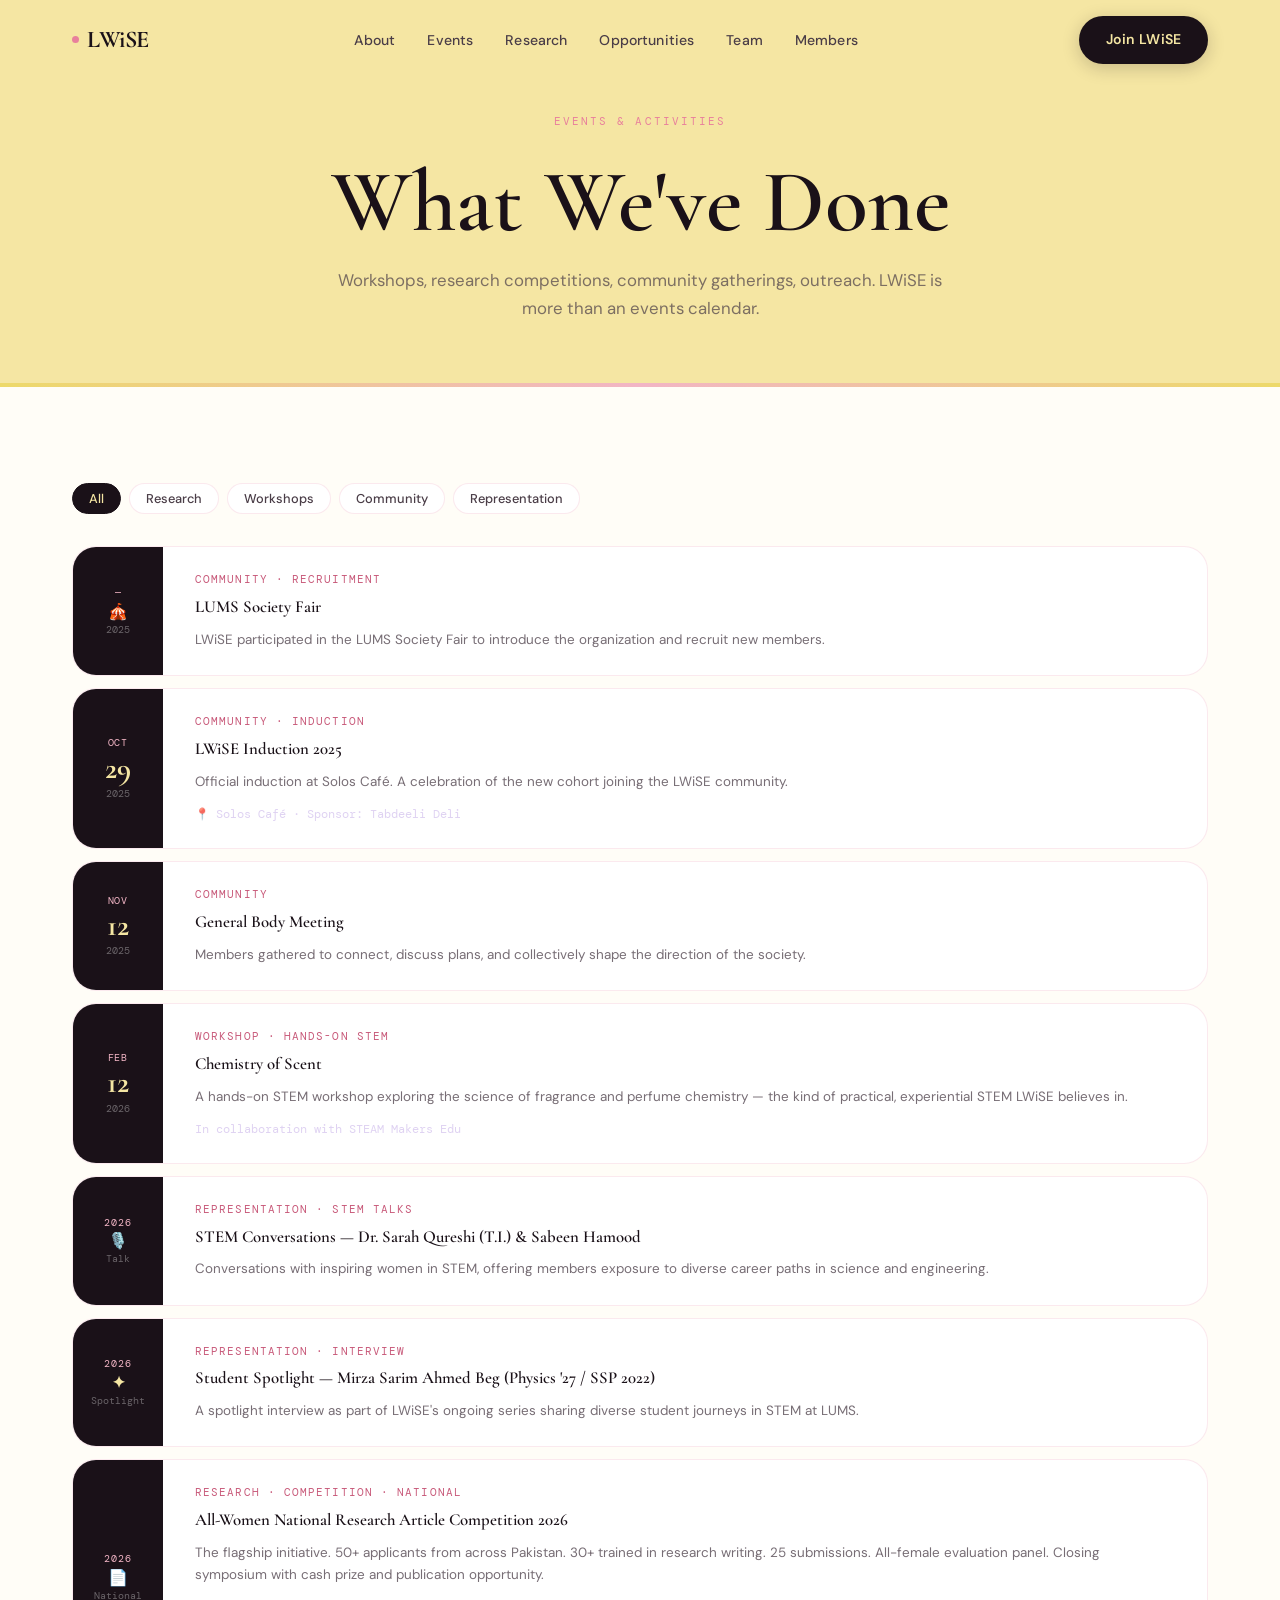
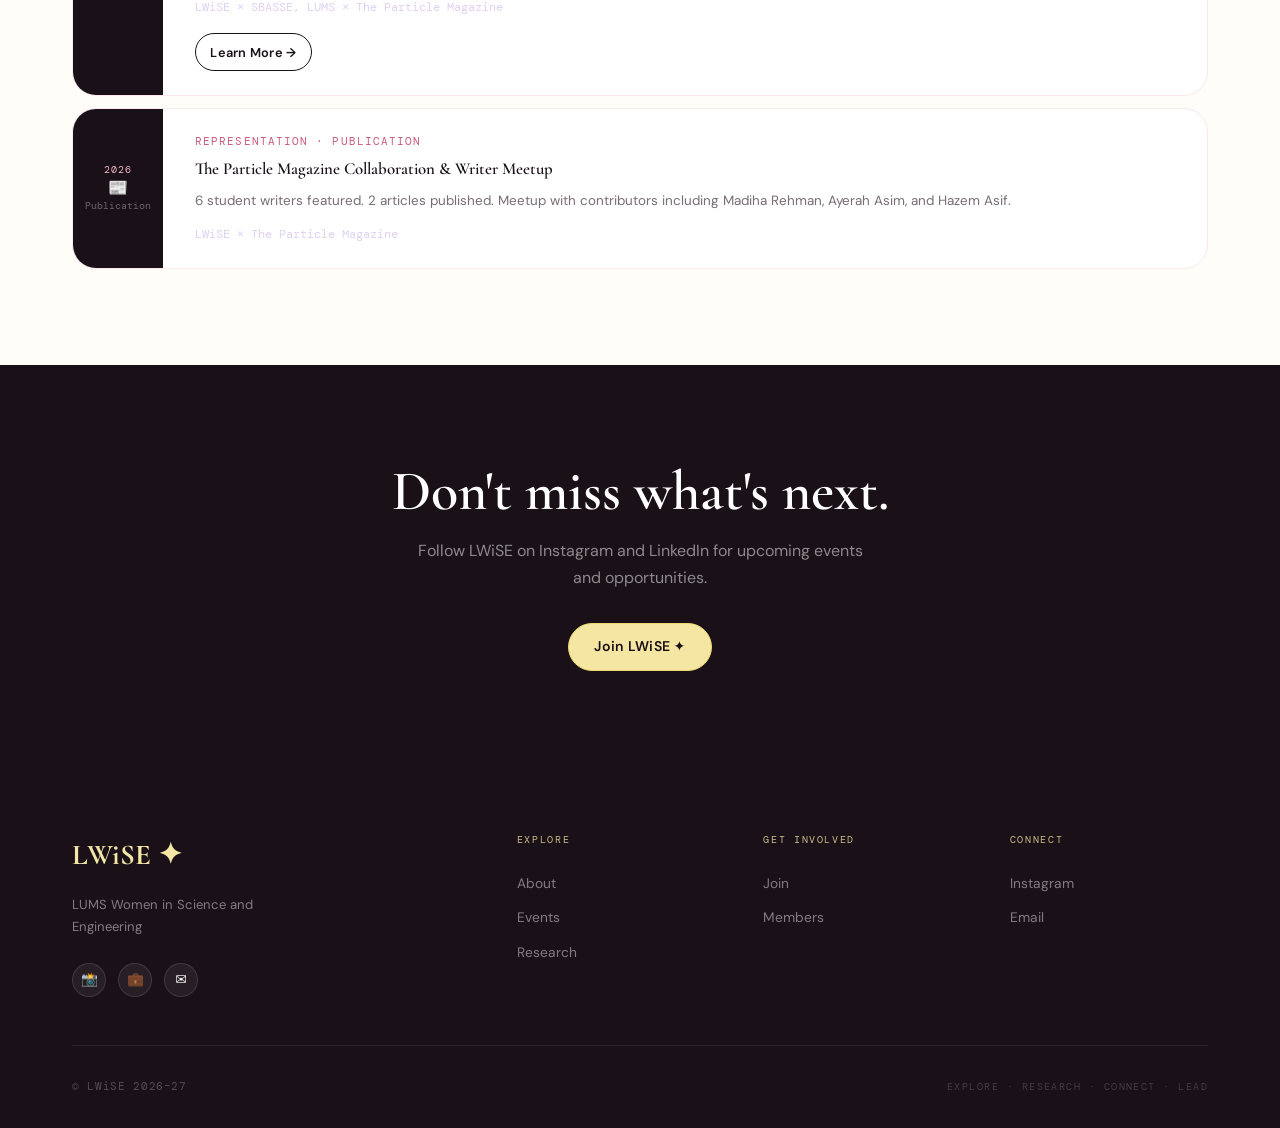
==== commit ffc70cc1: "Redesign v2: butter/pink editorial aesthetic, new layout + Sheets ID" ====
--- a/events.html
+++ b/events.html
@@ -1,19 +1,16 @@
 <!DOCTYPE html>
 <html lang="en">
 <head>
-  <meta charset="UTF-8">
-  <meta name="viewport" content="width=device-width, initial-scale=1.0">
+  <meta charset="UTF-8"><meta name="viewport" content="width=device-width, initial-scale=1.0">
   <title>Events — LWiSE</title>
   <link rel="stylesheet" href="css/style.css">
   <link rel="preconnect" href="https://fonts.googleapis.com">
-  <link rel="icon" href="data:image/svg+xml,<svg xmlns='http://www.w3.org/2000/svg' viewBox='0 0 100 100'><text y='.9em' font-size='90'>🔬</text></svg>">
+  <link rel="icon" href="data:image/svg+xml,<svg xmlns='http://www.w3.org/2000/svg' viewBox='0 0 100 100'><text y='.9em' font-size='90'>✦</text></svg>">
 </head>
 <body>
-<div class="y2k-stars" id="y2kStars"></div>
-
-<nav class="nav scrolled" id="mainNav">
+<nav class="nav scrolled" id="Nav">
   <div class="nav__inner">
-    <a href="index.html" class="nav__logo"><span class="nav__logo-dot"></span>LWiSE</a>
+    <a href="index.html" class="nav__logo"><span class="nav__logo-gem"></span>LWiSE</a>
     <ul class="nav__links">
       <li><a href="index.html#about" class="nav__link">About</a></li>
       <li><a href="events.html" class="nav__link">Events</a></li>
@@ -22,156 +19,139 @@
       <li><a href="team.html" class="nav__link">Team</a></li>
       <li><a href="members.html" class="nav__link">Members</a></li>
     </ul>
-    <a href="join.html" class="btn btn--primary nav__cta" style="display:none;">Join LWiSE</a>
-    <button class="nav__hamburger" id="navHamburger"><span></span><span></span><span></span></button>
+    <div class="nav__cta-wrap"><a href="join.html" class="btn btn-ink">Join LWiSE</a></div>
+    <button class="nav__ham" id="NavHam"><span></span><span></span><span></span></button>
   </div>
 </nav>
-<div class="nav__mobile" id="navMobile">
-  <button class="nav__close" id="navClose">✕</button>
-  <a href="index.html#about" class="nav__link">About</a>
-  <a href="events.html" class="nav__link">Events</a>
-  <a href="research.html" class="nav__link">Research</a>
-  <a href="opportunities.html" class="nav__link">Opportunities</a>
-  <a href="team.html" class="nav__link">Team</a>
-  <a href="members.html" class="nav__link">Members</a>
-  <a href="join.html" class="btn btn--primary">Join LWiSE</a>
+<div class="nav__mob" id="NavMob">
+  <button class="nav__mob-close" id="NavClose">✕</button>
+  <a href="index.html#about" class="nav__link">About</a><a href="events.html" class="nav__link">Events</a>
+  <a href="research.html" class="nav__link">Research</a><a href="opportunities.html" class="nav__link">Opportunities</a>
+  <a href="team.html" class="nav__link">Team</a><a href="members.html" class="nav__link">Members</a>
 </div>
 
 <section class="page-hero">
-  <div class="container">
-    <div class="page-hero__content">
-      <span class="eyebrow">Events &amp; Activities</span>
-      <h1>What We've Done</h1>
-      <p style="max-width:52ch;margin:1rem auto 0;opacity:0.8;">Workshops, research competitions, community gatherings, outreach, and STEM conversations. LWiSE is more than an events calendar.</p>
+  <div class="wrap">
+    <span class="label" style="display:block;margin-bottom:1.5rem;">Events &amp; Activities</span>
+    <h1>What We've Done</h1>
+    <p style="max-width:52ch;">Workshops, research competitions, community gatherings, outreach. LWiSE is more than an events calendar.</p>
+  </div>
+</section>
+
+<section class="sec sec--off">
+  <div class="wrap">
+    <div class="filters up">
+      <button class="filter-pill on" data-filter="all">All</button>
+      <button class="filter-pill" data-filter="Research">Research</button>
+      <button class="filter-pill" data-filter="Workshop">Workshops</button>
+      <button class="filter-pill" data-filter="Community">Community</button>
+      <button class="filter-pill" data-filter="Representation">Representation</button>
+    </div>
+    <div style="display:flex;flex-direction:column;gap:0.75rem;">
+
+      <div class="ev-card up" data-ev="Community">
+        <div class="ev-card__date"><div class="ev-card__mo">—</div><div class="ev-card__dy" style="font-size:1rem;">🎪</div><div class="ev-card__yr">2025</div></div>
+        <div class="ev-card__body">
+          <div class="ev-card__tag">Community · Recruitment</div>
+          <div class="ev-card__title">LUMS Society Fair</div>
+          <div class="ev-card__desc">LWiSE participated in the LUMS Society Fair to introduce the organization and recruit new members.</div>
+        </div>
+      </div>
+
+      <div class="ev-card up" data-ev="Community">
+        <div class="ev-card__date"><div class="ev-card__mo">Oct</div><div class="ev-card__dy">29</div><div class="ev-card__yr">2025</div></div>
+        <div class="ev-card__body">
+          <div class="ev-card__tag">Community · Induction</div>
+          <div class="ev-card__title">LWiSE Induction 2025</div>
+          <div class="ev-card__desc">Official induction at Solos Café. A celebration of the new cohort joining the LWiSE community.</div>
+          <div class="ev-card__collab">📍 Solos Café · Sponsor: Tabdeeli Deli</div>
+        </div>
+      </div>
+
+      <div class="ev-card up" data-ev="Community">
+        <div class="ev-card__date"><div class="ev-card__mo">Nov</div><div class="ev-card__dy">12</div><div class="ev-card__yr">2025</div></div>
+        <div class="ev-card__body">
+          <div class="ev-card__tag">Community</div>
+          <div class="ev-card__title">General Body Meeting</div>
+          <div class="ev-card__desc">Members gathered to connect, discuss plans, and collectively shape the direction of the society.</div>
+        </div>
+      </div>
+
+      <div class="ev-card up" data-ev="Workshop">
+        <div class="ev-card__date"><div class="ev-card__mo">Feb</div><div class="ev-card__dy">12</div><div class="ev-card__yr">2026</div></div>
+        <div class="ev-card__body">
+          <div class="ev-card__tag">Workshop · Hands-on STEM</div>
+          <div class="ev-card__title">Chemistry of Scent</div>
+          <div class="ev-card__desc">A hands-on STEM workshop exploring the science of fragrance and perfume chemistry — the kind of practical, experiential STEM LWiSE believes in.</div>
+          <div class="ev-card__collab">In collaboration with STEAM Makers Edu</div>
+        </div>
+      </div>
+
+      <div class="ev-card up" data-ev="Representation">
+        <div class="ev-card__date"><div class="ev-card__mo">2026</div><div class="ev-card__dy" style="font-size:1rem;">🎙️</div><div class="ev-card__yr">Talk</div></div>
+        <div class="ev-card__body">
+          <div class="ev-card__tag">Representation · STEM Talks</div>
+          <div class="ev-card__title">STEM Conversations — Dr. Sarah Qureshi (T.I.) &amp; Sabeen Hamood</div>
+          <div class="ev-card__desc">Conversations with inspiring women in STEM, offering members exposure to diverse career paths in science and engineering.</div>
+        </div>
+      </div>
+
+      <div class="ev-card up" data-ev="Representation">
+        <div class="ev-card__date"><div class="ev-card__mo">2026</div><div class="ev-card__dy" style="font-size:1rem;">✦</div><div class="ev-card__yr">Spotlight</div></div>
+        <div class="ev-card__body">
+          <div class="ev-card__tag">Representation · Interview</div>
+          <div class="ev-card__title">Student Spotlight — Mirza Sarim Ahmed Beg (Physics '27 / SSP 2022)</div>
+          <div class="ev-card__desc">A spotlight interview as part of LWiSE's ongoing series sharing diverse student journeys in STEM at LUMS.</div>
+        </div>
+      </div>
+
+      <div class="ev-card up" data-ev="Research">
+        <div class="ev-card__date"><div class="ev-card__mo">2026</div><div class="ev-card__dy" style="font-size:1rem;">📄</div><div class="ev-card__yr">National</div></div>
+        <div class="ev-card__body">
+          <div class="ev-card__tag">Research · Competition · National</div>
+          <div class="ev-card__title">All-Women National Research Article Competition 2026</div>
+          <div class="ev-card__desc">The flagship initiative. 50+ applicants from across Pakistan. 30+ trained in research writing. 25 submissions. All-female evaluation panel. Closing symposium with cash prize and publication opportunity.</div>
+          <div class="ev-card__collab">LWiSE × SBASSE, LUMS × The Particle Magazine</div>
+          <a href="research.html" class="btn btn-outline" style="margin-top:1rem;font-size:0.8rem;padding:0.45rem 0.9rem;">Learn More →</a>
+        </div>
+      </div>
+
+      <div class="ev-card up" data-ev="Representation">
+        <div class="ev-card__date"><div class="ev-card__mo">2026</div><div class="ev-card__dy" style="font-size:1rem;">📰</div><div class="ev-card__yr">Publication</div></div>
+        <div class="ev-card__body">
+          <div class="ev-card__tag">Representation · Publication</div>
+          <div class="ev-card__title">The Particle Magazine Collaboration &amp; Writer Meetup</div>
+          <div class="ev-card__desc">6 student writers featured. 2 articles published. Meetup with contributors including Madiha Rehman, Ayerah Asim, and Hazem Asif.</div>
+          <div class="ev-card__collab">LWiSE × The Particle Magazine</div>
+        </div>
+      </div>
+
     </div>
   </div>
 </section>
 
-<section class="section section--cream">
-  <div class="container">
-    <!-- Filters -->
-    <div class="events__filter fade-up">
-      <button class="filter-btn active" data-filter="all">All</button>
-      <button class="filter-btn" data-filter="Research">Research</button>
-      <button class="filter-btn" data-filter="Workshop">Workshops</button>
-      <button class="filter-btn" data-filter="Community">Community</button>
-      <button class="filter-btn" data-filter="Outreach">Outreach</button>
-      <button class="filter-btn" data-filter="Representation">Representation</button>
-    </div>
-
-    <!-- Events list -->
-    <div style="display:flex;flex-direction:column;gap:var(--space-md);">
-      <div class="event-card fade-up" data-category="Community">
-        <div class="event-card__date"><div class="event-card__date-month">—</div><div class="event-card__date-day" style="font-size:1rem;">🎪</div><div class="event-card__date-year">2025</div></div>
-        <div class="event-card__body">
-          <div class="event-card__tag">Community · Recruitment</div>
-          <div class="event-card__title">LUMS Society Fair</div>
-          <div class="event-card__desc">LWiSE participated in the LUMS Society Fair to introduce the organization to new students and recruit members for the 2025–26 cohort.</div>
-        </div>
-      </div>
-
-      <div class="event-card fade-up" data-category="Community">
-        <div class="event-card__date"><div class="event-card__date-month">Oct</div><div class="event-card__date-day">29</div><div class="event-card__date-year">2025</div></div>
-        <div class="event-card__body">
-          <div class="event-card__tag">Community · Induction</div>
-          <div class="event-card__title">LWiSE Induction 2025</div>
-          <div class="event-card__desc">Official induction at Solos Café, with support from Tabdeeli Deli. A celebration of the new cohort joining the LWiSE community and the beginning of the 2025–26 chapter.</div>
-          <div style="margin-top:0.5rem;font-size:0.78rem;font-family:var(--font-mono);color:var(--lilac-dark);">📍 Solos Café · Sponsor: Tabdeeli Deli</div>
-        </div>
-      </div>
-
-      <div class="event-card fade-up" data-category="Community">
-        <div class="event-card__date"><div class="event-card__date-month">Nov</div><div class="event-card__date-day">12</div><div class="event-card__date-year">2025</div></div>
-        <div class="event-card__body">
-          <div class="event-card__tag">Community</div>
-          <div class="event-card__title">General Body Meeting</div>
-          <div class="event-card__desc">LWiSE's first General Body Meeting — members gathered to connect, discuss plans for the semester, and collectively shape the direction of the society.</div>
-        </div>
-      </div>
-
-      <div class="event-card fade-up" data-category="Workshop">
-        <div class="event-card__date"><div class="event-card__date-month">Feb</div><div class="event-card__date-day">12</div><div class="event-card__date-year">2026</div></div>
-        <div class="event-card__body">
-          <div class="event-card__tag">Workshop · Hands-on STEM</div>
-          <div class="event-card__title">Chemistry of Scent</div>
-          <div class="event-card__desc">A hands-on STEM workshop organized with STEAM Makers Edu, exploring the science of fragrance and perfume chemistry. The kind of practical, experiential STEM that LWiSE believes in.</div>
-          <div style="margin-top:0.5rem;font-size:0.78rem;font-family:var(--font-mono);color:var(--lilac-dark);">🤝 In collaboration with STEAM Makers Edu</div>
-        </div>
-      </div>
-
-      <div class="event-card fade-up" data-category="Representation">
-        <div class="event-card__date"><div class="event-card__date-month">2026</div><div class="event-card__date-day" style="font-size:1rem;">🎙️</div><div class="event-card__date-year">Talk</div></div>
-        <div class="event-card__body">
-          <div class="event-card__tag">Representation · Outreach</div>
-          <div class="event-card__title">STEM Conversations — Dr. Sarah Qureshi (T.I.) &amp; Sabeen Hamood</div>
-          <div class="event-card__desc">LWiSE hosted conversations with inspiring women in STEM, including Dr. Sarah Qureshi (T.I.) and Sabeen Hamood, offering members exposure to diverse career paths in science and engineering.</div>
-        </div>
-      </div>
-
-      <div class="event-card fade-up" data-category="Representation">
-        <div class="event-card__date"><div class="event-card__date-month">2026</div><div class="event-card__date-day" style="font-size:1rem;">✦</div><div class="event-card__date-year">Spotlight</div></div>
-        <div class="event-card__body">
-          <div class="event-card__tag">Representation · Interview</div>
-          <div class="event-card__title">Student Spotlight — Mirza Sarim Ahmed Beg</div>
-          <div class="event-card__desc">LWiSE interviewed Mirza Sarim Ahmed Beg (Physics '27 / SSP 2022) as part of its ongoing Women in STEM spotlight series — sharing diverse student journeys in STEM at LUMS.</div>
-        </div>
-      </div>
-
-      <div class="event-card fade-up" data-category="Research">
-        <div class="event-card__date"><div class="event-card__date-month">2026</div><div class="event-card__date-day" style="font-size:1rem;">📄</div><div class="event-card__date-year">National</div></div>
-        <div class="event-card__body">
-          <div class="event-card__tag">Research · Competition · National</div>
-          <div class="event-card__title">All-Women National Research Article Competition 2026</div>
-          <div class="event-card__desc">The flagship LWiSE initiative — organized with SBASSE and The Particle Magazine. 50+ applicants from across Pakistan. 30+ trained in research writing. 25 submissions. All-female evaluation panel. Closing symposium with cash prize and publication opportunity.</div>
-          <div style="margin-top:0.5rem;font-size:0.78rem;font-family:var(--font-mono);color:var(--lilac-dark);">🤝 LWiSE × SBASSE, LUMS × The Particle Magazine</div>
-          <a href="research.html" class="btn btn--outline" style="margin-top:var(--space-md);font-size:0.8rem;">Learn More →</a>
-        </div>
-      </div>
-
-      <div class="event-card fade-up" data-category="Representation">
-        <div class="event-card__date"><div class="event-card__date-month">2026</div><div class="event-card__date-day" style="font-size:1rem;">📰</div><div class="event-card__date-year">Publication</div></div>
-        <div class="event-card__body">
-          <div class="event-card__tag">Representation · Publication</div>
-          <div class="event-card__title">The Particle Magazine Collaboration &amp; Writer Meetup</div>
-          <div class="event-card__desc">6 LWiSE student writers featured. 2 articles published. A meetup was held with contributors including Madiha Rehman, Ayerah Asim, and Hazem Asif — celebrating scientific communication as a pathway for women in STEM.</div>
-          <div style="margin-top:0.5rem;font-size:0.78rem;font-family:var(--font-mono);color:var(--lilac-dark);">🤝 LWiSE × The Particle Magazine</div>
-        </div>
-      </div>
-    </div>
-  </div>
-</section>
-
-<section class="section join-section">
-  <div class="container" style="text-align:center;position:relative;z-index:1;">
-    <span class="eyebrow" style="color:var(--blush);">Stay Connected</span>
-    <h2 style="color:var(--cream);">Don't miss what's next.</h2>
-    <p style="color:rgba(255,255,255,0.65);margin:1rem auto;max-width:44ch;">Follow LWiSE on Instagram and LinkedIn for upcoming events, opportunities, and community updates.</p>
-    <div class="btn-row" style="justify-content:center;">
-      <a href="join.html" class="btn btn--cream">Join LWiSE ✦</a>
+<section class="sec sec--ink">
+  <div class="wrap tc">
+    <h2 style="color:var(--white);">Don't miss what's next.</h2>
+    <p style="color:rgba(255,255,255,0.5);margin:1rem auto;max-width:42ch;">Follow LWiSE on Instagram and LinkedIn for upcoming events and opportunities.</p>
+    <div class="row" style="justify-content:center;margin-top:2rem;">
+      <a href="join.html" class="btn btn-butter">Join LWiSE ✦</a>
     </div>
   </div>
 </section>
 
 <footer class="footer">
-  <div class="container">
-    <div class="footer__grid">
-      <div class="footer__brand">
-        <div class="footer__logo">LWiSE ✦</div>
-        <div class="footer__tagline">LUMS Women in Science and Engineering</div>
-        <div class="footer__socials"><a href="#" class="footer__social">📸</a><a href="#" class="footer__social">💼</a><a href="mailto:lwise@lums.edu.pk" class="footer__social">✉️</a></div>
-      </div>
-      <div><div class="footer__col-header">Explore</div><a href="index.html#about" class="footer__link">About</a><a href="events.html" class="footer__link">Events</a><a href="research.html" class="footer__link">Research</a></div>
-      <div><div class="footer__col-header">Get Involved</div><a href="join.html" class="footer__link">Join</a><a href="members.html" class="footer__link">Members</a></div>
-      <div><div class="footer__col-header">Connect</div><a href="#" class="footer__link">Instagram</a><a href="mailto:lwise@lums.edu.pk" class="footer__link">Email</a></div>
+  <div class="wrap">
+    <div class="footer-top">
+      <div><div class="footer-logo">LWiSE ✦</div><div class="footer-tagline">LUMS Women in Science and Engineering</div><div class="footer-socials"><a href="#" class="footer-soc">📸</a><a href="#" class="footer-soc">💼</a><a href="mailto:lwise@lums.edu.pk" class="footer-soc">✉️</a></div></div>
+      <div><div class="footer-col-hd">Explore</div><a href="index.html#about" class="footer-link">About</a><a href="events.html" class="footer-link">Events</a><a href="research.html" class="footer-link">Research</a></div>
+      <div><div class="footer-col-hd">Get Involved</div><a href="join.html" class="footer-link">Join</a><a href="members.html" class="footer-link">Members</a></div>
+      <div><div class="footer-col-hd">Connect</div><a href="#" class="footer-link">Instagram</a><a href="mailto:lwise@lums.edu.pk" class="footer-link">Email</a></div>
     </div>
-    <div class="footer__bottom">
-      <div class="footer__copyright">© LWiSE 2026–27</div>
-      <div class="footer__y2k">✦ EXPLORE · RESEARCH · CONNECT · LEAD ✦</div>
-    </div>
+    <div class="footer-bottom"><div class="footer-copy">© LWiSE 2026–27</div><div class="footer-mantra">EXPLORE · RESEARCH · CONNECT · LEAD</div></div>
   </div>
 </footer>
-
 <script src="js/main.js"></script>
-<script>document.addEventListener('DOMContentLoaded', initEventFilter);</script>
+<script>document.addEventListener('DOMContentLoaded',()=>initFilter('.filter-pill','data-ev'));</script>
 </body>
 </html>
--- a/css/style.css
+++ b/css/style.css
@@ -1,1406 +1,1058 @@
 /* ============================================================
-   LWiSE — LUMS Women in Science and Engineering
-   Design System: Y2K × Feminine Scientific × Modern Premium
+   LWiSE — Redesign v2
+   Palette: Butter Yellow + Warm Pink dominant
+   Aesthetic: Bold editorial × modern × feminine scientific
    ============================================================ */
 
-@import url('https://fonts.googleapis.com/css2?family=Space+Grotesk:wght@300;400;500;600;700&family=Playfair+Display:ital,wght@0,400;0,600;0,700;1,400;1,600&family=DM+Mono:ital,wght@0,300;0,400;1,300&display=swap');
+@import url('https://fonts.googleapis.com/css2?family=Cormorant+Garamond:ital,wght@0,300;0,400;0,600;0,700;1,300;1,400;1,600&family=DM+Sans:ital,opsz,wght@0,9..40,300;0,9..40,400;0,9..40,500;0,9..40,600;1,9..40,300&family=DM+Mono:wght@300;400;500&display=swap');
 
 /* ── TOKENS ─────────────────────────────────────────────── */
 :root {
-  --cream:       #FFF9F2;
-  --blush:       #F6C9D4;
-  --blush-dark:  #D98FA5;
-  --butter:      #F8E8A8;
-  --butter-dark: #E8CC60;
-  --lilac:       #C9B8E8;
-  --lilac-dark:  #9B85CF;
-  --plum:        #4A3158;
-  --plum-deep:   #2E1D3A;
-  --rose:        #D98FA5;
-  --sage:        #B9C9B0;
-  --charcoal:    #29252B;
+  /* DOMINANT */
+  --butter:      #F5E6A3;   /* main background sections */
+  --butter-mid:  #EDD96A;   /* stronger butter accents */
+  --butter-deep: #D4BC3A;   /* pressed states */
+  --pink:        #F2B5C5;   /* main accent */
+  --pink-mid:    #E8809C;   /* stronger pink */
+  --pink-deep:   #C85A7A;   /* dark pink, links */
+
+  /* NEUTRALS (subdued) */
+  --ink:         #1A1118;   /* near-black for text */
+  --ink-muted:   #4A3D47;   /* body text */
   --white:       #FFFFFF;
-
-  /* Y2K glow colors */
-  --glow-pink:   rgba(246,201,212,0.6);
-  --glow-lilac:  rgba(201,184,232,0.5);
-  --glow-butter: rgba(248,232,168,0.5);
-
-  /* Typography */
-  --font-display: 'Playfair Display', Georgia, serif;
-  --font-body:    'Space Grotesk', system-ui, sans-serif;
-  --font-mono:    'DM Mono', 'Courier New', monospace;
-
-  /* Spacing scale */
-  --space-xs:  0.25rem;
-  --space-sm:  0.5rem;
-  --space-md:  1rem;
-  --space-lg:  1.5rem;
-  --space-xl:  2.5rem;
-  --space-2xl: 4rem;
-  --space-3xl: 6rem;
-
-  /* Radii */
-  --radius-sm:   0.5rem;
-  --radius-md:   1rem;
-  --radius-lg:   1.5rem;
-  --radius-pill: 9999px;
-
-  /* Transitions */
-  --ease:        cubic-bezier(0.25, 0.46, 0.45, 0.94);
-  --ease-bounce: cubic-bezier(0.34, 1.56, 0.64, 1);
+  --off-white:   #FFFDF7;   /* warm white — main bg */
+  --surface:     #FEF8EE;   /* card surface */
+  --border:      rgba(242,181,197,0.3);
+
+  /* ACCENT (used sparingly) */
+  --lilac:       #D8C8F0;
+  --sage:        #C5D4B8;
+
+  /* type */
+  --font-serif:  'Cormorant Garamond', Georgia, serif;
+  --font-sans:   'DM Sans', system-ui, sans-serif;
+  --font-mono:   'DM Mono', monospace;
+
+  /* spacing */
+  --sp-1: 0.25rem;
+  --sp-2: 0.5rem;
+  --sp-3: 0.75rem;
+  --sp-4: 1rem;
+  --sp-6: 1.5rem;
+  --sp-8: 2rem;
+  --sp-12: 3rem;
+  --sp-16: 4rem;
+  --sp-24: 6rem;
+
+  --r-sm: 0.5rem;
+  --r-md: 1rem;
+  --r-lg: 1.5rem;
+  --r-xl: 2rem;
+  --r-pill: 9999px;
+
+  --ease: cubic-bezier(0.22, 1, 0.36, 1);
+  --ease-b: cubic-bezier(0.34, 1.56, 0.64, 1);
 }
 
 /* ── RESET ───────────────────────────────────────────────── */
 *, *::before, *::after { box-sizing: border-box; margin: 0; padding: 0; }
-
 html { scroll-behavior: smooth; overflow-x: hidden; }
-
 body {
-  font-family: var(--font-body);
-  background-color: var(--cream);
-  color: var(--charcoal);
+  font-family: var(--font-sans);
+  background: var(--off-white);
+  color: var(--ink-muted);
   line-height: 1.65;
   overflow-x: hidden;
 }
-
 img { display: block; max-width: 100%; }
-a  { text-decoration: none; color: inherit; }
+a { text-decoration: none; color: inherit; }
 ul, ol { list-style: none; }
 
-/* ── Y2K CURSOR & GLOBAL SPARKLE ─────────────────────────── */
-body { cursor: url("data:image/svg+xml,%3Csvg xmlns='http://www.w3.org/2000/svg' width='24' height='24' viewBox='0 0 24 24'%3E%3Ccircle cx='12' cy='12' r='4' fill='%234A3158' opacity='0.8'/%3E%3C/svg%3E") 12 12, auto; }
-
 /* ── SCROLLBAR ───────────────────────────────────────────── */
-::-webkit-scrollbar { width: 8px; }
-::-webkit-scrollbar-track { background: var(--cream); }
-::-webkit-scrollbar-thumb { background: var(--blush-dark); border-radius: var(--radius-pill); }
-
-/* ── Y2K FLOATING STARS ──────────────────────────────────── */
-.y2k-stars {
-  position: fixed; top: 0; left: 0; width: 100%; height: 100%;
-  pointer-events: none; z-index: 0; overflow: hidden;
-}
-.y2k-star {
-  position: absolute;
-  width: 6px; height: 6px;
-  background: var(--butter);
-  clip-path: polygon(50% 0%, 61% 35%, 98% 35%, 68% 57%, 79% 91%, 50% 70%, 21% 91%, 32% 57%, 2% 35%, 39% 35%);
-  animation: floatStar linear infinite;
-  opacity: 0;
-}
-@keyframes floatStar {
-  0%   { transform: translateY(100vh) rotate(0deg); opacity: 0; }
-  10%  { opacity: 1; }
-  90%  { opacity: 1; }
-  100% { transform: translateY(-20px) rotate(360deg); opacity: 0; }
-}
-
-/* ── NOISE OVERLAY ───────────────────────────────────────── */
-body::before {
-  content: '';
-  position: fixed; inset: 0;
-  background-image: url("data:image/svg+xml,%3Csvg viewBox='0 0 200 200' xmlns='http://www.w3.org/2000/svg'%3E%3Cfilter id='n'%3E%3CfeTurbulence type='fractalNoise' baseFrequency='0.9' numOctaves='4' stitchTiles='stitch'/%3E%3C/filter%3E%3Crect width='100%25' height='100%25' filter='url(%23n)' opacity='0.03'/%3E%3C/svg%3E");
-  pointer-events: none; z-index: 1; opacity: 0.4;
-}
+::-webkit-scrollbar { width: 6px; }
+::-webkit-scrollbar-track { background: var(--off-white); }
+::-webkit-scrollbar-thumb { background: var(--pink); border-radius: var(--r-pill); }
 
 /* ── TYPOGRAPHY ─────────────────────────────────────────── */
-h1, h2, h3, h4, h5 {
-  font-family: var(--font-display);
-  color: var(--plum);
-  line-height: 1.2;
-}
-h1 { font-size: clamp(2.4rem, 6vw, 4.5rem); font-weight: 700; }
-h2 { font-size: clamp(1.8rem, 4vw, 3rem); font-weight: 600; }
-h3 { font-size: clamp(1.2rem, 2.5vw, 1.8rem); font-weight: 600; }
-h4 { font-size: 1.1rem; font-weight: 600; }
-p  { font-size: 1rem; color: var(--charcoal); max-width: 65ch; }
-
-.mono { font-family: var(--font-mono); font-size: 0.85em; }
-
-/* ── UTILITY CLASSES ─────────────────────────────────────── */
-.container { max-width: 1200px; margin-inline: auto; padding-inline: var(--space-xl); }
-.section    { padding-block: var(--space-3xl); position: relative; z-index: 2; }
-.section--cream  { background: var(--cream); }
-.section--blush  { background: var(--blush); }
-.section--plum   { background: var(--plum); color: var(--cream); }
-.section--lilac  { background: linear-gradient(135deg, #EDE7FF 0%, #F6C9D4 100%); }
-
-.text-center { text-align: center; }
-.text-plum   { color: var(--plum); }
-.text-cream  { color: var(--cream); }
-.text-rose   { color: var(--rose); }
-.text-lilac  { color: var(--lilac-dark); }
-
-.eyebrow {
+h1, h2, h3, h4 {
+  font-family: var(--font-serif);
+  color: var(--ink);
+  line-height: 1.1;
+  font-weight: 600;
+}
+h1 { font-size: clamp(2.8rem, 7vw, 5.5rem); }
+h2 { font-size: clamp(2rem, 4.5vw, 3.5rem); }
+h3 { font-size: clamp(1.3rem, 2.5vw, 2rem); }
+h4 { font-size: 1.15rem; }
+p  { font-size: 1rem; color: var(--ink-muted); max-width: 62ch; }
+
+.serif { font-family: var(--font-serif); }
+.mono  { font-family: var(--font-mono); font-size: 0.82em; }
+
+.label {
   font-family: var(--font-mono);
-  font-size: 0.75rem;
-  letter-spacing: 0.2em;
+  font-size: 0.7rem;
+  letter-spacing: 0.18em;
   text-transform: uppercase;
-  color: var(--rose);
-  margin-bottom: var(--space-sm);
-  display: block;
-}
-
-.section-header {
-  margin-bottom: var(--space-2xl);
-}
-.section-header p {
-  margin-top: var(--space-md);
-  color: var(--charcoal);
-  opacity: 0.8;
+  color: var(--pink-mid);
+}
+
+/* ── LAYOUT ─────────────────────────────────────────────── */
+.wrap   { max-width: 1200px; margin-inline: auto; padding-inline: var(--sp-8); }
+.wrap--narrow { max-width: 780px; margin-inline: auto; padding-inline: var(--sp-8); }
+.sec    { padding-block: var(--sp-24); position: relative; }
+.sec--butter { background: var(--butter); }
+.sec--pink   { background: var(--pink); }
+.sec--white  { background: var(--white); }
+.sec--ink    { background: var(--ink); }
+.sec--off    { background: var(--off-white); }
+
+.tc { text-align: center; }
+.g2 { display: grid; grid-template-columns: repeat(auto-fit, minmax(300px, 1fr)); gap: var(--sp-8); }
+.g3 { display: grid; grid-template-columns: repeat(auto-fit, minmax(260px, 1fr)); gap: var(--sp-8); }
+.g4 { display: grid; grid-template-columns: repeat(auto-fit, minmax(210px, 1fr)); gap: var(--sp-6); }
+
+/* ── NAV ─────────────────────────────────────────────────── */
+.nav {
+  position: fixed; top: 0; left: 0; right: 0; z-index: 900;
+  padding: var(--sp-4) 0;
+  transition: all 0.3s var(--ease);
+}
+.nav.scrolled {
+  background: rgba(255,253,247,0.94);
+  backdrop-filter: blur(18px);
+  border-bottom: 1px solid var(--border);
+  padding: var(--sp-3) 0;
+  box-shadow: 0 2px 24px rgba(242,181,197,0.15);
+}
+.nav__inner {
+  display: flex; align-items: center; justify-content: space-between;
+  max-width: 1200px; margin-inline: auto; padding-inline: var(--sp-8);
+}
+.nav__logo {
+  font-family: var(--font-serif);
+  font-size: 1.5rem;
+  font-weight: 700;
+  color: var(--ink);
+  letter-spacing: -0.02em;
+  display: flex; align-items: center; gap: var(--sp-2);
+}
+.nav__logo-gem {
+  width: 7px; height: 7px;
+  background: var(--pink-mid);
+  border-radius: 50%;
+  display: inline-block;
+  animation: gemPulse 2.5s ease-in-out infinite;
+}
+@keyframes gemPulse {
+  0%,100% { transform: scale(1); box-shadow: 0 0 0 0 rgba(232,128,156,0.5); }
+  50% { transform: scale(1.3); box-shadow: 0 0 0 5px rgba(232,128,156,0); }
+}
+.nav__links {
+  display: flex; align-items: center; gap: var(--sp-8);
+}
+.nav__link {
+  font-size: 0.88rem; font-weight: 500;
+  color: var(--ink-muted);
+  transition: color 0.2s;
+  letter-spacing: 0.01em;
+}
+.nav__link:hover { color: var(--ink); }
+.nav__cta-wrap { margin-left: var(--sp-4); }
+.nav__ham {
+  display: none; flex-direction: column; gap: 5px;
+  cursor: pointer; background: none; border: none; padding: 4px;
+}
+.nav__ham span {
+  display: block; width: 22px; height: 2px;
+  background: var(--ink); border-radius: 2px;
+  transition: all 0.3s var(--ease);
+}
+.nav__mob {
+  display: none; position: fixed; inset: 0; z-index: 899;
+  background: var(--off-white);
+  flex-direction: column; align-items: center; justify-content: center;
+  gap: var(--sp-8);
+}
+.nav__mob.open { display: flex; }
+.nav__mob .nav__link { font-family: var(--font-serif); font-size: 2rem; font-weight: 600; color: var(--ink); }
+.nav__mob-close {
+  position: absolute; top: var(--sp-6); right: var(--sp-8);
+  font-size: 1.4rem; cursor: pointer; color: var(--ink);
+  background: none; border: none;
 }
 
 /* ── BUTTONS ─────────────────────────────────────────────── */
 .btn {
-  display: inline-flex; align-items: center; gap: 0.5rem;
-  padding: 0.75rem 1.75rem;
-  border-radius: var(--radius-pill);
-  font-family: var(--font-body);
-  font-size: 0.9rem;
-  font-weight: 600;
-  letter-spacing: 0.03em;
-  cursor: pointer;
-  border: 2px solid transparent;
+  display: inline-flex; align-items: center; gap: var(--sp-2);
+  padding: 0.7rem 1.6rem;
+  border-radius: var(--r-pill);
+  font-family: var(--font-sans);
+  font-size: 0.88rem; font-weight: 600;
+  letter-spacing: 0.02em;
+  cursor: pointer; border: 1.5px solid transparent;
+  transition: all 0.22s var(--ease);
+  white-space: nowrap;
+}
+.btn:hover { transform: translateY(-1px); }
+.btn:active { transform: scale(0.97); }
+
+.btn-ink {
+  background: var(--ink); color: var(--butter);
+  box-shadow: 0 4px 18px rgba(26,17,24,0.2);
+}
+.btn-ink:hover { background: #2e1d2a; box-shadow: 0 8px 28px rgba(26,17,24,0.28); }
+
+.btn-butter {
+  background: var(--butter); color: var(--ink);
+  border-color: var(--butter-mid);
+}
+.btn-butter:hover { background: var(--butter-mid); }
+
+.btn-pink {
+  background: var(--pink); color: var(--ink);
+  border-color: var(--pink-mid);
+}
+.btn-pink:hover { background: var(--pink-mid); color: var(--white); }
+
+.btn-outline {
+  background: transparent;
+  border-color: var(--ink);
+  color: var(--ink);
+}
+.btn-outline:hover { background: var(--ink); color: var(--butter); }
+
+.btn-outline-light {
+  background: transparent;
+  border-color: rgba(255,255,255,0.4);
+  color: var(--white);
+}
+.btn-outline-light:hover { background: rgba(255,255,255,0.12); }
+
+.btn-ghost-butter {
+  background: rgba(245,230,163,0.15);
+  border-color: rgba(245,230,163,0.4);
+  color: var(--butter);
+}
+.btn-ghost-butter:hover { background: rgba(245,230,163,0.25); }
+
+.row { display: flex; flex-wrap: wrap; gap: var(--sp-4); align-items: center; }
+
+/* ── CHIP / TAG ──────────────────────────────────────────── */
+.chip {
+  display: inline-flex; align-items: center;
+  padding: 0.25rem 0.75rem;
+  border-radius: var(--r-pill);
+  font-family: var(--font-mono);
+  font-size: 0.68rem; font-weight: 500;
+  letter-spacing: 0.08em; text-transform: uppercase;
+  white-space: nowrap;
+}
+.chip-butter { background: var(--butter); color: var(--ink); }
+.chip-pink   { background: var(--pink); color: var(--ink); }
+.chip-white  { background: rgba(255,255,255,0.2); color: var(--white); border: 1px solid rgba(255,255,255,0.3); }
+.chip-ink    { background: var(--ink); color: var(--butter); }
+.chip-lilac  { background: var(--lilac); color: var(--ink); }
+
+/* ── SECTION HEADER ──────────────────────────────────────── */
+.sec-hd { margin-bottom: var(--sp-12); }
+.sec-hd p { margin-top: var(--sp-4); opacity: 0.75; }
+.sec-hd--center { text-align: center; }
+.sec-hd--center p { margin-inline: auto; }
+
+/* ── HERO ─────────────────────────────────────────────────── */
+.hero {
+  min-height: 100vh;
+  background: var(--butter);
+  display: grid;
+  grid-template-columns: 1fr 1fr;
+  position: relative;
+  overflow: hidden;
+  padding-top: 70px;
+}
+
+/* diagonal split */
+.hero::after {
+  content: '';
+  position: absolute;
+  top: 0; right: 0;
+  width: 50%;
+  height: 100%;
+  background: var(--pink);
+  clip-path: polygon(15% 0%, 100% 0%, 100% 100%, 0% 100%);
+  z-index: 0;
+}
+
+.hero__left {
+  position: relative; z-index: 2;
+  display: flex; flex-direction: column; justify-content: center;
+  padding: var(--sp-16) var(--sp-16) var(--sp-16) var(--sp-12);
+}
+.hero__right {
+  position: relative; z-index: 2;
+  display: flex; flex-direction: column; justify-content: center; align-items: center;
+  padding: var(--sp-16) var(--sp-12);
+  gap: var(--sp-8);
+}
+
+.hero__label { margin-bottom: var(--sp-6); }
+.hero__title {
+  color: var(--ink);
+  margin-bottom: var(--sp-6);
+}
+.hero__title em {
+  font-style: italic;
+  color: var(--pink-deep);
+}
+.hero__desc {
+  font-size: 1.05rem;
+  color: var(--ink-muted);
+  margin-bottom: var(--sp-8);
+  max-width: 46ch;
+}
+.hero__stats {
+  display: flex; gap: var(--sp-8);
+  padding-top: var(--sp-8);
+  border-top: 1px solid rgba(26,17,24,0.1);
+}
+.hero__stat-n {
+  font-family: var(--font-serif);
+  font-size: 2rem; font-weight: 700;
+  color: var(--ink);
+  line-height: 1; display: block;
+}
+.hero__stat-l { font-family: var(--font-mono); font-size: 0.68rem; letter-spacing: 0.1em; text-transform: uppercase; opacity: 0.55; display: block; margin-top: 2px; }
+
+/* right side big stamp */
+.hero__stamp {
+  background: var(--ink);
+  color: var(--butter);
+  border-radius: var(--r-xl);
+  padding: var(--sp-8) var(--sp-12);
+  text-align: center;
+  max-width: 340px;
+  width: 100%;
+}
+.hero__stamp-big {
+  font-family: var(--font-serif);
+  font-size: clamp(3.5rem, 8vw, 6rem);
+  line-height: 0.95;
+  font-weight: 700;
+  color: var(--butter);
+  display: block;
+}
+.hero__stamp-sub {
+  font-family: var(--font-mono);
+  font-size: 0.7rem;
+  letter-spacing: 0.15em;
+  text-transform: uppercase;
+  color: var(--pink);
+  margin-top: var(--sp-4);
+  display: block;
+}
+
+.hero__pill {
+  background: rgba(255,255,255,0.35);
+  backdrop-filter: blur(8px);
+  border: 1px solid rgba(255,255,255,0.5);
+  border-radius: var(--r-pill);
+  padding: var(--sp-3) var(--sp-6);
+  font-size: 0.84rem; font-weight: 500;
+  color: var(--ink);
+  max-width: 320px; text-align: center;
+  width: 100%;
+}
+
+/* ── TICKER ──────────────────────────────────────────────── */
+.ticker {
+  background: var(--ink);
+  padding: 0.6rem 0;
+  overflow: hidden;
+}
+.ticker__track {
+  display: flex; gap: var(--sp-12);
+  animation: tickerScroll 28s linear infinite;
+  width: max-content;
+}
+@keyframes tickerScroll { to { transform: translateX(-50%); } }
+.ticker__item {
+  display: flex; align-items: center; gap: var(--sp-3);
+  font-family: var(--font-mono);
+  font-size: 0.72rem; letter-spacing: 0.08em;
+  text-transform: uppercase;
+  color: var(--butter);
+  opacity: 0.8;
+  white-space: nowrap;
+}
+.ticker__gem {
+  width: 5px; height: 5px;
+  background: var(--pink);
+  border-radius: 50%;
+  flex-shrink: 0;
+}
+
+/* ── ABOUT ───────────────────────────────────────────────── */
+.about-grid {
+  display: grid;
+  grid-template-columns: 1fr 1.1fr;
+  gap: var(--sp-16);
+  align-items: center;
+}
+.about-left {}
+.about-num-row {
+  display: flex; gap: var(--sp-8); flex-wrap: wrap;
+  margin-top: var(--sp-8);
+  padding-top: var(--sp-8);
+  border-top: 1px solid var(--border);
+}
+.about-num .n {
+  font-family: var(--font-serif);
+  font-size: 2.2rem; font-weight: 700;
+  color: var(--ink); display: block; line-height: 1;
+}
+.about-num .l {
+  font-family: var(--font-mono);
+  font-size: 0.65rem; letter-spacing: 0.1em; text-transform: uppercase;
+  opacity: 0.55; display: block; margin-top: 2px;
+}
+
+/* right side visual stack */
+.about-right { position: relative; }
+.about-cards {
+  display: grid; grid-template-columns: 1fr 1fr;
+  gap: var(--sp-4);
+}
+.about-card-block {
+  border-radius: var(--r-lg);
+  overflow: hidden;
+}
+.about-card-block--butter { background: var(--butter); aspect-ratio: 1; display: flex; align-items: center; justify-content: center; font-size: 4rem; }
+.about-card-block--pink   { background: var(--pink); aspect-ratio: 1.2; }
+.about-card-block--ink    { background: var(--ink); padding: var(--sp-6); display: flex; flex-direction: column; gap: var(--sp-3); aspect-ratio: 1.2; justify-content: flex-end; }
+.about-card-block--white  { background: var(--white); border: 1.5px solid var(--border); aspect-ratio: 1; display: flex; align-items: center; justify-content: center; }
+.about-card-block .white-txt { font-family: var(--font-serif); font-size: 1.1rem; font-weight: 600; color: var(--ink); text-align: center; line-height: 1.3; padding: var(--sp-4); }
+
+/* ── PILLARS ─────────────────────────────────────────────── */
+.pillar {
+  background: var(--white);
+  border-radius: var(--r-lg);
+  padding: var(--sp-8);
+  border: 1.5px solid var(--border);
   transition: all 0.25s var(--ease);
   position: relative;
   overflow: hidden;
 }
-.btn::before {
+.pillar::before {
+  content: '';
+  position: absolute; top: 0; left: 0;
+  width: 100%; height: 3px;
+  background: linear-gradient(90deg, var(--butter-mid), var(--pink));
+}
+.pillar:hover {
+  transform: translateY(-6px);
+  box-shadow: 0 20px 50px rgba(242,181,197,0.2);
+  border-color: var(--pink-mid);
+}
+.pillar__icon {
+  width: 48px; height: 48px;
+  border-radius: var(--r-md);
+  background: var(--butter);
+  display: flex; align-items: center; justify-content: center;
+  font-size: 1.3rem;
+  margin-bottom: var(--sp-6);
+  transition: transform 0.3s var(--ease-b);
+}
+.pillar:hover .pillar__icon { transform: scale(1.1) rotate(-4deg); }
+.pillar h4 { margin-bottom: var(--sp-2); }
+.pillar p { font-size: 0.88rem; max-width: 100%; opacity: 0.8; }
+
+/* ── IMPACT ──────────────────────────────────────────────── */
+.impact-bg {
+  background: var(--ink);
+  position: relative; overflow: hidden;
+}
+.impact-bg::before {
   content: '';
   position: absolute; inset: 0;
-  background: white;
-  opacity: 0;
-  transition: opacity 0.2s;
-}
-.btn:hover::before { opacity: 0.1; }
-.btn:active { transform: scale(0.97); }
-
-.btn--primary {
-  background: var(--plum);
-  color: var(--cream);
-  box-shadow: 0 4px 20px rgba(74,49,88,0.3);
-}
-.btn--primary:hover {
-  background: var(--plum-deep);
-  transform: translateY(-2px);
-  box-shadow: 0 8px 30px rgba(74,49,88,0.4);
-}
-
-.btn--outline {
-  background: transparent;
-  border-color: var(--plum);
-  color: var(--plum);
-}
-.btn--outline:hover {
-  background: var(--plum);
-  color: var(--cream);
-  transform: translateY(-2px);
-}
-
-.btn--cream {
-  background: var(--cream);
-  color: var(--plum);
-}
-.btn--cream:hover {
+  background:
+    radial-gradient(ellipse at 15% 60%, rgba(245,230,163,0.08) 0%, transparent 55%),
+    radial-gradient(ellipse at 85% 20%, rgba(242,181,197,0.07) 0%, transparent 50%);
+}
+.impact-grid {
+  display: grid;
+  grid-template-columns: repeat(4, 1fr);
+  gap: 1px;
+  background: rgba(255,255,255,0.06);
+  border-radius: var(--r-lg);
+  overflow: hidden;
+  position: relative; z-index: 1;
+}
+.impact-cell {
+  background: rgba(255,255,255,0.03);
+  padding: var(--sp-8) var(--sp-6);
+  text-align: center;
+  transition: background 0.25s;
+  border: 1px solid rgba(255,255,255,0.06);
+}
+.impact-cell:hover { background: rgba(255,255,255,0.07); }
+.impact-cell .big {
+  font-family: var(--font-serif);
+  font-size: clamp(2.2rem, 4vw, 3.2rem);
+  font-weight: 700;
+  color: var(--butter);
+  display: block; line-height: 1;
+}
+.impact-cell .lbl {
+  font-family: var(--font-mono);
+  font-size: 0.68rem; letter-spacing: 0.12em; text-transform: uppercase;
+  color: rgba(255,255,255,0.5);
+  margin-top: var(--sp-2); display: block;
+}
+.impact-cell .sub {
+  font-size: 0.72rem;
+  color: rgba(255,255,255,0.3);
+  margin-top: var(--sp-1);
+  font-style: italic;
+}
+
+/* ── INITIATIVE FEATURE ──────────────────────────────────── */
+.init-wrap {
   background: var(--butter);
-  transform: translateY(-2px);
-}
-
-.btn--butter {
+  border-radius: var(--r-xl);
+  overflow: hidden;
+  display: grid;
+  grid-template-columns: 1.1fr 1fr;
+}
+.init-left { padding: var(--sp-12) var(--sp-12) var(--sp-12) var(--sp-12); }
+.init-right {
+  background: var(--ink);
+  padding: var(--sp-12);
+  display: flex; flex-direction: column; gap: var(--sp-6); justify-content: center;
+}
+.init-step {
+  display: flex; align-items: flex-start; gap: var(--sp-4);
+  padding: var(--sp-4);
+  border-radius: var(--r-md);
+  transition: background 0.2s;
+}
+.init-step:hover { background: rgba(255,255,255,0.06); }
+.init-step__num {
+  width: 28px; height: 28px; flex-shrink: 0;
+  border-radius: 50%;
   background: var(--butter);
-  color: var(--plum);
-  box-shadow: 0 4px 15px var(--glow-butter);
-}
-.btn--butter:hover {
-  background: var(--butter-dark);
-  transform: translateY(-2px);
-}
-
-.btn--ghost {
-  background: rgba(255,255,255,0.15);
-  border-color: rgba(255,255,255,0.4);
-  color: white;
+  color: var(--ink);
+  font-family: var(--font-mono); font-size: 0.72rem; font-weight: 600;
+  display: flex; align-items: center; justify-content: center;
+}
+.init-step__body {}
+.init-step__title { font-size: 0.88rem; font-weight: 600; color: var(--white); }
+.init-step__desc  { font-size: 0.78rem; color: rgba(255,255,255,0.5); max-width: 100%; margin-top: 1px; }
+
+.init-stat-row {
+  display: grid; grid-template-columns: 1fr 1fr;
+  gap: var(--sp-4); margin-top: var(--sp-8);
+}
+.init-stat {
+  background: rgba(255,255,255,0.2);
   backdrop-filter: blur(4px);
-}
-.btn--ghost:hover {
-  background: rgba(255,255,255,0.25);
-  transform: translateY(-2px);
-}
-
-.btn-row { display: flex; flex-wrap: wrap; gap: var(--space-md); align-items: center; }
-
-/* ── Y2K BADGE ───────────────────────────────────────────── */
-.y2k-badge {
-  display: inline-flex; align-items: center; gap: 0.4rem;
-  padding: 0.3rem 0.9rem;
-  border-radius: var(--radius-pill);
-  font-size: 0.72rem;
-  font-weight: 600;
-  letter-spacing: 0.08em;
-  text-transform: uppercase;
-  font-family: var(--font-mono);
-}
-.y2k-badge--blush  { background: var(--blush); color: var(--plum); }
-.y2k-badge--butter { background: var(--butter); color: var(--plum); }
-.y2k-badge--lilac  { background: var(--lilac); color: var(--plum-deep); }
-.y2k-badge--plum   { background: var(--plum); color: var(--cream); }
-
-/* ── CARDS ───────────────────────────────────────────────── */
-.card {
-  background: var(--white);
-  border-radius: var(--radius-lg);
-  overflow: hidden;
-  border: 1.5px solid rgba(246,201,212,0.4);
-  transition: transform 0.3s var(--ease), box-shadow 0.3s var(--ease);
-  position: relative;
-}
-.card:hover {
-  transform: translateY(-6px);
-  box-shadow: 0 20px 60px rgba(74,49,88,0.12);
-}
-.card--blush  { background: var(--blush); border-color: var(--blush-dark); }
-.card--cream  { background: var(--cream); }
-.card--glass {
-  background: rgba(255,255,255,0.6);
-  backdrop-filter: blur(12px);
-  border-color: rgba(255,255,255,0.8);
-}
-
-.card__body { padding: var(--space-xl); }
-.card__image { aspect-ratio: 16/9; object-fit: cover; width: 100%; }
-
-/* ── GRID SYSTEMS ────────────────────────────────────────── */
-.grid-2 { display: grid; grid-template-columns: repeat(auto-fit, minmax(300px, 1fr)); gap: var(--space-xl); }
-.grid-3 { display: grid; grid-template-columns: repeat(auto-fit, minmax(260px, 1fr)); gap: var(--space-xl); }
-.grid-4 { display: grid; grid-template-columns: repeat(auto-fit, minmax(220px, 1fr)); gap: var(--space-lg); }
-
-/* ── NAV ─────────────────────────────────────────────────── */
-.nav {
-  position: fixed; top: 0; left: 0; right: 0;
-  z-index: 1000;
-  padding: 1rem 0;
-  transition: all 0.3s var(--ease);
-}
-.nav.scrolled {
-  background: rgba(255,249,242,0.92);
-  backdrop-filter: blur(20px);
-  border-bottom: 1px solid rgba(246,201,212,0.4);
-  padding: 0.6rem 0;
-  box-shadow: 0 4px 30px rgba(74,49,88,0.08);
-}
-.nav__inner {
-  display: flex; align-items: center; justify-content: space-between;
-  max-width: 1200px; margin-inline: auto; padding-inline: var(--space-xl);
-}
-.nav__logo {
-  font-family: var(--font-display);
-  font-size: 1.4rem;
-  font-weight: 700;
-  color: var(--plum);
-  display: flex; align-items: center; gap: 0.5rem;
-}
-.nav__logo-dot {
-  width: 8px; height: 8px;
-  background: var(--rose);
-  border-radius: 50%;
-  animation: pulse 2s ease-in-out infinite;
-}
-@keyframes pulse {
-  0%, 100% { transform: scale(1); opacity: 1; }
-  50% { transform: scale(1.4); opacity: 0.7; }
-}
-.nav__links {
-  display: flex; align-items: center; gap: var(--space-xl);
-}
-.nav__link {
-  font-size: 0.88rem;
-  font-weight: 500;
-  color: var(--plum);
-  opacity: 0.75;
-  transition: opacity 0.2s;
-  letter-spacing: 0.03em;
-}
-.nav__link:hover { opacity: 1; }
-.nav__cta { margin-left: var(--space-md); }
-
-.nav__hamburger {
-  display: none; flex-direction: column; gap: 5px;
-  cursor: pointer; padding: 4px;
-}
-.nav__hamburger span {
-  display: block; width: 24px; height: 2px;
-  background: var(--plum);
-  border-radius: 2px;
-  transition: all 0.3s var(--ease);
-}
-.nav__mobile {
-  display: none;
-  position: fixed; top: 0; left: 0; right: 0; bottom: 0;
-  background: rgba(255,249,242,0.97);
-  backdrop-filter: blur(20px);
-  z-index: 999;
-  flex-direction: column;
+  border-radius: var(--r-md);
+  padding: var(--sp-6);
+  text-align: center;
+}
+.init-stat .n { font-family: var(--font-serif); font-size: 2rem; font-weight: 700; color: var(--ink); display: block; }
+.init-stat .l { font-family: var(--font-mono); font-size: 0.65rem; letter-spacing: 0.08em; text-transform: uppercase; color: var(--ink-muted); opacity: 0.7; }
+
+/* ── ECOSYSTEM FLOW ──────────────────────────────────────── */
+.eco-flow {
+  display: flex;
+  flex-wrap: wrap;
+  gap: var(--sp-2);
   align-items: center;
   justify-content: center;
-  gap: var(--space-xl);
-}
-.nav__mobile.open { display: flex; }
-.nav__mobile .nav__link { font-size: 1.5rem; font-family: var(--font-display); }
-.nav__close {
-  position: absolute; top: 1.5rem; right: 1.5rem;
-  font-size: 1.5rem; cursor: pointer; color: var(--plum);
-}
-
-/* ── HERO ─────────────────────────────────────────────────── */
-.hero {
-  min-height: 100vh;
-  background: linear-gradient(135deg, var(--blush) 0%, #EDE0FF 50%, var(--cream) 100%);
-  display: flex; align-items: center;
-  position: relative;
+  margin-top: var(--sp-12);
+}
+.eco-node {
+  background: var(--white);
+  border: 1.5px solid var(--border);
+  border-radius: var(--r-xl);
+  padding: var(--sp-6) var(--sp-8);
+  text-align: center;
+  transition: all 0.25s var(--ease-b);
+  min-width: 120px;
+  cursor: default;
+}
+.eco-node:hover {
+  background: var(--butter);
+  border-color: var(--butter-mid);
+  transform: translateY(-4px);
+  box-shadow: 0 12px 32px rgba(237,217,106,0.25);
+}
+.eco-node__icon { font-size: 1.5rem; display: block; margin-bottom: var(--sp-2); }
+.eco-node__label { font-size: 0.8rem; font-weight: 600; color: var(--ink); }
+.eco-arrow {
+  font-size: 1.2rem;
+  color: var(--pink-mid);
+  opacity: 0.6;
+  flex-shrink: 0;
+}
+
+/* ── EVENT CARD ──────────────────────────────────────────── */
+.ev-card {
+  display: grid;
+  grid-template-columns: 90px 1fr;
+  background: var(--white);
+  border-radius: var(--r-lg);
   overflow: hidden;
-  padding-top: 80px;
-}
-
-/* Y2K grid lines */
-.hero::before {
-  content: '';
-  position: absolute; inset: 0;
-  background-image:
-    linear-gradient(rgba(74,49,88,0.04) 1px, transparent 1px),
-    linear-gradient(90deg, rgba(74,49,88,0.04) 1px, transparent 1px);
-  background-size: 40px 40px;
-  pointer-events: none;
-}
-
-.hero__content { position: relative; z-index: 3; }
-.hero__inner {
-  max-width: 1200px; margin-inline: auto; padding-inline: var(--space-xl);
-  display: grid; grid-template-columns: 1fr 1fr; gap: var(--space-2xl);
-  align-items: center; min-height: calc(100vh - 80px); padding-block: var(--space-2xl);
-}
-
-.hero__eyebrow-wrap { display: flex; align-items: center; gap: 0.75rem; margin-bottom: var(--space-lg); }
-.hero__eyebrow-line {
-  width: 40px; height: 2px;
-  background: linear-gradient(90deg, var(--rose), var(--lilac));
-}
-
-.hero__title { margin-bottom: var(--space-xl); }
-.hero__title em {
-  font-style: italic;
-  background: linear-gradient(135deg, var(--rose), var(--lilac-dark));
-  -webkit-background-clip: text;
-  -webkit-text-fill-color: transparent;
-  background-clip: text;
-}
-
-.hero__desc { font-size: 1.1rem; opacity: 0.85; margin-bottom: var(--space-xl); max-width: 52ch; }
-
-.hero__stats {
-  display: flex; gap: var(--space-xl); margin-top: var(--space-xl);
-  padding-top: var(--space-xl);
-  border-top: 1px solid rgba(74,49,88,0.12);
-}
-.hero__stat-num {
-  font-family: var(--font-display);
-  font-size: 1.6rem;
-  font-weight: 700;
-  color: var(--plum);
-  display: block;
-}
-.hero__stat-label { font-size: 0.78rem; opacity: 0.7; font-family: var(--font-mono); }
-
-/* Hero visual */
-.hero__visual {
-  position: relative; display: flex; justify-content: center; align-items: center;
-}
-.hero__orbit {
-  width: 420px; height: 420px;
-  border-radius: 50%;
-  border: 1.5px dashed rgba(74,49,88,0.15);
-  position: relative;
-  animation: slowspin 30s linear infinite;
-}
-.hero__orbit-inner {
-  width: 300px; height: 300px;
-  border-radius: 50%;
-  border: 1.5px dashed rgba(201,184,232,0.4);
-  position: absolute; top: 50%; left: 50%;
-  transform: translate(-50%, -50%);
-  animation: slowspin 20s linear infinite reverse;
-}
-@keyframes slowspin { to { transform: rotate(360deg); } }
-
-.hero__blob {
-  position: absolute; top: 50%; left: 50%;
-  transform: translate(-50%, -50%);
-  width: 240px; height: 240px;
-  border-radius: 60% 40% 50% 50% / 50% 50% 40% 60%;
-  background: linear-gradient(135deg, var(--blush), var(--lilac));
-  animation: morphBlob 8s ease-in-out infinite;
-  box-shadow: 0 0 80px var(--glow-pink);
-}
-@keyframes morphBlob {
-  0%, 100% { border-radius: 60% 40% 50% 50% / 50% 50% 40% 60%; }
-  33%  { border-radius: 40% 60% 60% 40% / 60% 30% 70% 40%; }
-  66%  { border-radius: 50% 50% 30% 70% / 40% 60% 40% 60%; }
-}
-
-.hero__orbit-dot {
-  position: absolute;
-  width: 12px; height: 12px;
-  border-radius: 50%;
-  background: var(--butter);
-  top: -6px; left: 50%;
-  transform: translateX(-50%);
-  box-shadow: 0 0 15px var(--glow-butter);
-}
-.hero__orbit-dot:nth-child(2) { top: auto; bottom: -6px; background: var(--rose); box-shadow: 0 0 15px var(--glow-pink); }
-.hero__orbit-dot:nth-child(3) { left: -6px; top: 50%; transform: translateY(-50%); background: var(--lilac); box-shadow: 0 0 15px var(--glow-lilac); width: 16px; height: 16px; }
-
-.hero__floating-card {
-  position: absolute;
-  background: rgba(255,255,255,0.85);
-  backdrop-filter: blur(12px);
-  border: 1px solid rgba(246,201,212,0.5);
-  border-radius: var(--radius-md);
-  padding: 0.75rem 1rem;
-  font-size: 0.8rem;
-  font-weight: 600;
-  color: var(--plum);
-  box-shadow: 0 8px 30px rgba(74,49,88,0.1);
-  animation: float 5s ease-in-out infinite;
-  white-space: nowrap;
-}
-.hero__floating-card--1 { top: 15%; left: -5%; animation-delay: 0s; }
-.hero__floating-card--2 { bottom: 20%; right: -8%; animation-delay: 2s; }
-.hero__floating-card--3 { top: 65%; left: -10%; animation-delay: 1s; }
-@keyframes float {
-  0%, 100% { transform: translateY(0px); }
-  50% { transform: translateY(-10px); }
-}
-
-/* ── TICKER ──────────────────────────────────────────────── */
-.ticker {
-  background: var(--plum);
-  padding: 0.7rem 0;
-  overflow: hidden;
-  position: relative; z-index: 2;
-}
-.ticker__track {
-  display: flex; gap: 3rem;
-  animation: ticker 25s linear infinite;
-  width: max-content;
-}
-@keyframes ticker { to { transform: translateX(-50%); } }
-.ticker__item {
-  display: flex; align-items: center; gap: 0.75rem;
-  font-size: 0.78rem;
-  font-family: var(--font-mono);
-  color: var(--cream);
-  opacity: 0.85;
-  white-space: nowrap;
-}
-.ticker__dot {
-  width: 5px; height: 5px;
-  background: var(--butter);
-  border-radius: 50%;
-  flex-shrink: 0;
-}
-
-/* ── ABOUT SECTION ───────────────────────────────────────── */
-.about__grid {
-  display: grid;
-  grid-template-columns: 1fr 1fr;
-  gap: var(--space-3xl);
-  align-items: center;
-}
-.about__visual-stack { position: relative; height: 480px; }
-.about__visual-card {
-  position: absolute;
-  background: var(--white);
-  border-radius: var(--radius-lg);
-  border: 1.5px solid var(--blush);
-  box-shadow: 0 12px 40px rgba(74,49,88,0.1);
-  overflow: hidden;
-}
-.about__visual-card--main {
-  width: 75%; height: 75%;
-  top: 0; left: 0;
-}
-.about__visual-card--accent {
-  width: 55%; height: 55%;
-  bottom: 0; right: 0;
-  background: var(--blush);
-}
-.about__visual-img { width: 100%; height: 100%; object-fit: cover; }
-.about__visual-badge {
-  position: absolute;
-  bottom: 30%;
-  left: 60%;
-  background: var(--plum);
-  color: var(--cream);
-  border-radius: var(--radius-md);
-  padding: 0.6rem 1rem;
-  font-size: 0.8rem;
-  font-weight: 600;
-  box-shadow: 0 8px 25px rgba(74,49,88,0.25);
-  z-index: 2;
-}
-
-.about__pillars {
-  display: grid; grid-template-columns: 1fr 1fr;
-  gap: var(--space-md); margin-top: var(--space-xl);
-}
-.about__pillar {
-  display: flex; align-items: center; gap: 0.6rem;
-  font-size: 0.88rem; font-weight: 500; color: var(--plum);
-}
-.about__pillar-icon {
-  width: 32px; height: 32px;
-  border-radius: 50%;
-  background: var(--blush);
-  display: flex; align-items: center; justify-content: center;
-  font-size: 1rem;
-  flex-shrink: 0;
-}
-
-/* ── PILLARS / WHAT WE DO ────────────────────────────────── */
-.pillar-card {
-  padding: var(--space-xl);
-  border-radius: var(--radius-lg);
-  background: var(--white);
-  border: 1.5px solid rgba(246,201,212,0.3);
-  transition: all 0.3s var(--ease);
-  position: relative;
-  overflow: hidden;
-}
-.pillar-card::before {
-  content: '';
-  position: absolute;
-  top: 0; left: 0;
-  width: 4px; height: 100%;
-  background: linear-gradient(180deg, var(--blush-dark), var(--lilac));
-  transition: width 0.3s var(--ease);
-}
-.pillar-card:hover::before { width: 6px; }
-.pillar-card:hover {
-  transform: translateY(-8px);
-  box-shadow: 0 24px 60px rgba(74,49,88,0.12);
-}
-.pillar-card__icon {
-  width: 52px; height: 52px;
-  border-radius: 14px;
-  background: linear-gradient(135deg, var(--blush), var(--lilac));
-  display: flex; align-items: center; justify-content: center;
-  font-size: 1.5rem;
-  margin-bottom: var(--space-lg);
-  box-shadow: 0 4px 15px var(--glow-pink);
-  transition: transform 0.3s var(--ease-bounce);
-}
-.pillar-card:hover .pillar-card__icon { transform: scale(1.1) rotate(5deg); }
-.pillar-card__title { font-size: 1.1rem; margin-bottom: var(--space-sm); }
-.pillar-card__desc { font-size: 0.88rem; opacity: 0.8; max-width: 100%; }
-
-/* ── IMPACT / STATS ──────────────────────────────────────── */
-.impact {
-  background: var(--plum);
-  position: relative;
-  overflow: hidden;
-}
-.impact::before {
-  content: '';
-  position: absolute; inset: 0;
-  background-image:
-    radial-gradient(circle at 20% 50%, rgba(201,184,232,0.15) 0%, transparent 50%),
-    radial-gradient(circle at 80% 20%, rgba(246,201,212,0.1) 0%, transparent 40%),
-    linear-gradient(rgba(255,255,255,0.02) 1px, transparent 1px),
-    linear-gradient(90deg, rgba(255,255,255,0.02) 1px, transparent 1px);
-  background-size: auto, auto, 40px 40px, 40px 40px;
-}
-.impact__grid {
-  display: grid;
-  grid-template-columns: repeat(auto-fit, minmax(160px, 1fr));
-  gap: var(--space-xl);
-}
-.stat-card {
+  border: 1.5px solid var(--border);
+  transition: all 0.25s var(--ease);
+}
+.ev-card:hover {
+  transform: translateY(-3px);
+  box-shadow: 0 14px 36px rgba(242,181,197,0.18);
+  border-color: var(--pink-mid);
+}
+.ev-card__date {
+  background: var(--ink);
+  display: flex; flex-direction: column;
+  align-items: center; justify-content: center;
+  padding: var(--sp-4);
   text-align: center;
-  padding: var(--space-xl);
-  border-radius: var(--radius-lg);
-  background: rgba(255,255,255,0.06);
-  border: 1px solid rgba(255,255,255,0.1);
-  transition: all 0.3s var(--ease);
-  position: relative; z-index: 1;
-}
-.stat-card:hover {
-  background: rgba(255,255,255,0.1);
-  transform: translateY(-4px);
-}
-.stat-card__num {
-  font-family: var(--font-display);
-  font-size: clamp(2.2rem, 5vw, 3.5rem);
-  font-weight: 700;
-  color: var(--butter);
-  display: block;
-  line-height: 1;
-}
-.stat-card__label {
-  font-size: 0.82rem;
-  color: rgba(255,255,255,0.65);
-  margin-top: 0.4rem;
-  font-family: var(--font-mono);
-  text-transform: uppercase;
-  letter-spacing: 0.08em;
-}
-.stat-card__sub {
-  font-size: 0.72rem;
-  color: rgba(255,255,255,0.4);
-  margin-top: 0.2rem;
-  font-style: italic;
-}
-
-/* ── FEATURED INITIATIVE ─────────────────────────────────── */
-.initiative {
-  background: linear-gradient(135deg, var(--cream) 0%, #F0E8FF 100%);
-  position: relative;
-  overflow: hidden;
-}
-.initiative::after {
-  content: '✦ RESEARCH HAS NO GENDER ✦ ACCESS SHOULD HAVE NO BARRIERS ✦';
-  position: absolute;
-  bottom: 0;
-  left: 0;
-  right: 0;
-  font-family: var(--font-mono);
-  font-size: 0.7rem;
-  letter-spacing: 0.15em;
-  color: var(--plum);
-  opacity: 0.15;
-  overflow: hidden;
-  white-space: nowrap;
-  padding: 0.5rem var(--space-xl);
-  background: transparent;
-}
-.initiative__inner {
-  display: grid; grid-template-columns: 1fr 1fr;
-  gap: var(--space-3xl); align-items: center;
-}
-.initiative__tag {
-  background: var(--butter);
-  color: var(--plum);
-  font-family: var(--font-mono);
-  font-size: 0.72rem;
-  letter-spacing: 0.12em;
-  text-transform: uppercase;
-  padding: 0.35rem 0.8rem;
-  border-radius: var(--radius-pill);
-  display: inline-block;
-  margin-bottom: var(--space-lg);
-}
-.initiative__stat-grid {
-  display: grid; grid-template-columns: 1fr 1fr;
-  gap: var(--space-md); margin-top: var(--space-xl);
-}
-.initiative__stat {
-  background: var(--white);
-  border-radius: var(--radius-md);
-  padding: var(--space-lg);
-  border: 1px solid var(--blush);
-  text-align: center;
-}
-.initiative__stat-num {
-  font-family: var(--font-display);
-  font-size: 1.8rem;
-  font-weight: 700;
-  color: var(--plum);
-  display: block;
-}
-.initiative__stat-label { font-size: 0.78rem; opacity: 0.7; font-family: var(--font-mono); }
-
-.initiative__visual {
-  position: relative;
-}
-.initiative__mockup {
-  background: var(--white);
-  border-radius: var(--radius-lg);
-  border: 1.5px solid var(--blush);
-  overflow: hidden;
-  box-shadow: 0 20px 60px rgba(74,49,88,0.15);
-}
-.initiative__mockup-header {
-  background: var(--plum);
-  padding: 0.75rem 1rem;
-  display: flex; align-items: center; gap: 0.5rem;
-}
-.initiative__mockup-dot {
-  width: 10px; height: 10px;
-  border-radius: 50%;
-}
-.initiative__mockup-body {
-  padding: var(--space-xl);
-}
-.initiative__timeline {
-  display: flex; flex-direction: column; gap: var(--space-md);
-}
-.timeline-step {
-  display: flex; align-items: center; gap: var(--space-md);
-  font-size: 0.88rem;
-  color: var(--plum);
-  padding: 0.6rem;
-  border-radius: var(--radius-sm);
-  transition: background 0.2s;
-}
-.timeline-step:hover { background: var(--cream); }
-.timeline-step__num {
-  width: 28px; height: 28px;
-  border-radius: 50%;
-  background: var(--blush);
-  display: flex; align-items: center; justify-content: center;
-  font-size: 0.72rem; font-weight: 700;
-  color: var(--plum);
-  flex-shrink: 0;
-}
-.timeline-step__arrow {
-  color: var(--rose); font-size: 0.8rem; margin: 0 auto;
-}
-
-/* ── ECOSYSTEM ───────────────────────────────────────────── */
-.ecosystem {
-  background: var(--cream);
-  text-align: center;
-}
-.ecosystem__visual {
-  display: flex; justify-content: center; align-items: center;
-  position: relative;
-  margin-top: var(--space-2xl);
-}
-.ecosystem__ring {
-  width: 500px; height: 500px;
-  border-radius: 50%;
-  border: 2px dashed rgba(74,49,88,0.12);
-  position: relative;
-  margin: 60px auto;
-}
-.ecosystem__center {
-  position: absolute; top: 50%; left: 50%;
-  transform: translate(-50%, -50%);
-  background: var(--plum);
-  color: var(--cream);
-  border-radius: 50%;
-  width: 110px; height: 110px;
-  display: flex; align-items: center; justify-content: center;
-  text-align: center;
-  font-family: var(--font-display);
-  font-size: 1rem; font-weight: 700;
-  line-height: 1.3;
-  box-shadow: 0 0 40px rgba(74,49,88,0.3);
-}
-.ecosystem__node {
-  position: absolute;
-  width: 90px; height: 90px;
-  border-radius: 50%;
-  background: var(--white);
-  border: 2px solid var(--blush);
-  display: flex; flex-direction: column; align-items: center; justify-content: center;
-  text-align: center;
-  font-size: 0.72rem;
-  font-weight: 600;
-  color: var(--plum);
-  transition: all 0.3s var(--ease-bounce);
-  cursor: default;
-  box-shadow: 0 4px 20px rgba(74,49,88,0.08);
-  line-height: 1.3;
-  gap: 0.2rem;
-  transform: translate(-50%, -50%);
-}
-.ecosystem__node:hover {
-  background: var(--blush);
-  transform: translate(-50%, -50%) scale(1.12);
-  box-shadow: 0 8px 30px rgba(74,49,88,0.15);
-}
-.ecosystem__node-icon { font-size: 1.2rem; }
-
-/* Positioned around the ring (circle math): */
-/* 7 nodes: 0, 51.4, 102.9, 154.3, 205.7, 257.1, 308.6 degrees */
-.ecosystem__node:nth-child(1) { top: 0%;  left: 50%; }
-.ecosystem__node:nth-child(2) { top: 13%; left: 85%; }
-.ecosystem__node:nth-child(3) { top: 57%; left: 97%; }
-.ecosystem__node:nth-child(4) { top: 90%; left: 73%; }
-.ecosystem__node:nth-child(5) { top: 90%; left: 27%; }
-.ecosystem__node:nth-child(6) { top: 57%; left: 3%;  }
-.ecosystem__node:nth-child(7) { top: 13%; left: 15%; }
-
-/* ── PARTICLE / PUBLICATIONS ─────────────────────────────── */
+  gap: 2px;
+}
+.ev-card__mo { font-family: var(--font-mono); font-size: 0.62rem; text-transform: uppercase; letter-spacing: 0.1em; color: var(--pink); }
+.ev-card__dy { font-family: var(--font-serif); font-size: 1.9rem; font-weight: 700; color: var(--butter); line-height: 1; }
+.ev-card__yr { font-family: var(--font-mono); font-size: 0.6rem; color: rgba(255,255,255,0.35); }
+.ev-card__body { padding: var(--sp-6) var(--sp-8); }
+.ev-card__tag { color: var(--pink-deep); font-family: var(--font-mono); font-size: 0.68rem; letter-spacing: 0.1em; text-transform: uppercase; margin-bottom: var(--sp-1); }
+.ev-card__title { font-family: var(--font-serif); font-size: 1.05rem; font-weight: 600; color: var(--ink); margin-bottom: var(--sp-2); }
+.ev-card__desc  { font-size: 0.84rem; opacity: 0.75; max-width: 100%; }
+.ev-card__collab { font-size: 0.72rem; font-family: var(--font-mono); color: var(--lilac); margin-top: var(--sp-3); opacity: 0.8; }
+
+/* ── FILTER PILLS ────────────────────────────────────────── */
+.filters {
+  display: flex; flex-wrap: wrap; gap: var(--sp-2);
+  margin-bottom: var(--sp-8);
+}
+.filter-pill {
+  padding: 0.4rem 1rem;
+  border-radius: var(--r-pill);
+  font-size: 0.8rem; font-weight: 500;
+  cursor: pointer;
+  background: var(--white);
+  border: 1.5px solid var(--border);
+  color: var(--ink-muted);
+  transition: all 0.2s;
+  font-family: var(--font-sans);
+}
+.filter-pill:hover, .filter-pill.on {
+  background: var(--ink); color: var(--butter);
+  border-color: var(--ink);
+}
+
+/* ── PUB CARD ────────────────────────────────────────────── */
 .pub-card {
   background: var(--white);
-  border-radius: var(--radius-lg);
-  border: 1.5px solid rgba(201,184,232,0.3);
-  padding: var(--space-xl);
-  transition: all 0.3s var(--ease);
-  position: relative;
-  overflow: hidden;
+  border-radius: var(--r-lg);
+  padding: var(--sp-8);
+  border: 1.5px solid var(--border);
+  transition: all 0.25s var(--ease);
+  position: relative; overflow: hidden;
 }
 .pub-card::after {
   content: '';
   position: absolute; top: 0; right: 0;
-  width: 60px; height: 60px;
-  background: linear-gradient(135deg, var(--lilac), transparent);
-  border-radius: 0 var(--radius-lg) 0 100%;
-  opacity: 0.4;
+  width: 50px; height: 50px;
+  background: var(--butter);
+  border-radius: 0 var(--r-lg) 0 100%;
+  opacity: 0.6;
 }
 .pub-card:hover {
-  transform: translateY(-6px);
-  box-shadow: 0 20px 50px rgba(74,49,88,0.1);
-  border-color: var(--lilac);
-}
-.pub-card__journal {
-  font-family: var(--font-mono);
-  font-size: 0.72rem;
-  letter-spacing: 0.1em;
-  color: var(--lilac-dark);
-  text-transform: uppercase;
-  margin-bottom: var(--space-sm);
-}
-.pub-card__title { font-size: 1rem; margin-bottom: var(--space-sm); line-height: 1.4; }
-.pub-card__author { font-size: 0.82rem; color: var(--rose); font-weight: 500; }
-
-/* ── EVENTS ──────────────────────────────────────────────── */
-.events__filter {
-  display: flex; flex-wrap: wrap; gap: 0.5rem;
-  margin-bottom: var(--space-xl);
-}
-.filter-btn {
-  padding: 0.45rem 1rem;
-  border-radius: var(--radius-pill);
-  font-size: 0.82rem; font-weight: 500;
-  cursor: pointer;
-  border: 1.5px solid rgba(74,49,88,0.2);
-  color: var(--plum);
-  background: var(--white);
-  transition: all 0.2s var(--ease);
-  font-family: var(--font-body);
-}
-.filter-btn:hover, .filter-btn.active {
-  background: var(--plum);
-  color: var(--cream);
-  border-color: var(--plum);
-}
-
-.event-card {
-  background: var(--white);
-  border-radius: var(--radius-lg);
+  transform: translateY(-5px);
+  box-shadow: 0 18px 45px rgba(237,217,106,0.15);
+  border-color: var(--butter-mid);
+}
+.pub-card__journal { font-family: var(--font-mono); font-size: 0.68rem; letter-spacing: 0.1em; text-transform: uppercase; color: var(--pink-deep); margin-bottom: var(--sp-2); }
+.pub-card__title { font-family: var(--font-serif); font-size: 1.05rem; font-weight: 600; color: var(--ink); margin-bottom: var(--sp-2); line-height: 1.35; }
+.pub-card__author { font-size: 0.82rem; color: var(--pink-deep); font-weight: 500; }
+
+/* ── RESOURCE CARD ────────────────────────────────────────── */
+.res-card {
+  background: var(--white);
+  border-radius: var(--r-lg);
+  padding: var(--sp-6) var(--sp-8);
+  border: 1.5px solid var(--border);
+  display: flex; align-items: flex-start; gap: var(--sp-6);
+  transition: all 0.25s var(--ease);
+}
+.res-card:hover {
+  transform: translateY(-3px);
+  box-shadow: 0 12px 32px rgba(242,181,197,0.15);
+  border-color: var(--pink);
+}
+.res-card__icon {
+  width: 42px; height: 42px;
+  border-radius: var(--r-md);
+  background: var(--butter);
+  display: flex; align-items: center; justify-content: center;
+  font-size: 1.1rem; flex-shrink: 0;
+}
+.res-card__cat { font-family: var(--font-mono); font-size: 0.65rem; letter-spacing: 0.1em; text-transform: uppercase; color: var(--pink-deep); margin-bottom: 2px; }
+.res-card__title { font-size: 0.95rem; font-weight: 600; color: var(--ink); margin-bottom: var(--sp-1); }
+.res-card__desc  { font-size: 0.82rem; opacity: 0.7; max-width: 100%; }
+
+/* ── OPP CARD ────────────────────────────────────────────── */
+.opp-card {
+  background: var(--white);
+  border-radius: var(--r-lg);
   overflow: hidden;
-  border: 1.5px solid rgba(246,201,212,0.3);
-  transition: all 0.3s var(--ease);
-  display: grid; grid-template-columns: auto 1fr;
-}
-.event-card:hover {
-  transform: translateY(-4px);
-  box-shadow: 0 16px 40px rgba(74,49,88,0.1);
-}
-.event-card__date {
-  background: var(--plum);
-  color: var(--cream);
-  padding: var(--space-md);
-  display: flex; flex-direction: column; align-items: center; justify-content: center;
-  min-width: 80px; text-align: center;
-}
-.event-card__date-month {
-  font-family: var(--font-mono); font-size: 0.68rem; text-transform: uppercase; opacity: 0.7;
-}
-.event-card__date-day {
-  font-family: var(--font-display); font-size: 1.8rem; font-weight: 700; line-height: 1;
-}
-.event-card__date-year { font-size: 0.72rem; opacity: 0.6; }
-.event-card__body { padding: var(--space-lg) var(--space-xl); }
-.event-card__tag {
-  font-family: var(--font-mono); font-size: 0.7rem; letter-spacing: 0.08em;
-  text-transform: uppercase; color: var(--rose); margin-bottom: 0.3rem;
-}
-.event-card__title { font-size: 1rem; margin-bottom: 0.4rem; }
-.event-card__desc { font-size: 0.84rem; opacity: 0.75; max-width: 100%; }
-
-/* ── WOMEN IN STEM PROFILES ──────────────────────────────── */
-.profile-card {
-  border-radius: var(--radius-lg); overflow: hidden;
-  background: var(--white); border: 1.5px solid rgba(246,201,212,0.3);
-  transition: all 0.3s var(--ease);
-}
-.profile-card:hover {
-  transform: translateY(-8px);
-  box-shadow: 0 24px 60px rgba(74,49,88,0.12);
-}
-.profile-card__image {
-  aspect-ratio: 4/3;
-  background: linear-gradient(135deg, var(--blush), var(--lilac));
-  display: flex; align-items: center; justify-content: center;
-  font-size: 3rem;
-}
-.profile-card__body { padding: var(--space-xl); }
-.profile-card__name { font-size: 1.05rem; margin-bottom: 0.2rem; }
-.profile-card__role { font-size: 0.82rem; color: var(--rose); font-weight: 500; margin-bottom: var(--space-sm); }
-.profile-card__field { font-size: 0.78rem; font-family: var(--font-mono); color: var(--lilac-dark); letter-spacing: 0.05em; }
-
-/* ── TEAM ────────────────────────────────────────────────── */
+  border: 1.5px solid var(--border);
+  transition: all 0.25s var(--ease);
+}
+.opp-card:hover {
+  transform: translateY(-5px);
+  box-shadow: 0 18px 45px rgba(242,181,197,0.15);
+}
+.opp-card__top {
+  padding: var(--sp-6) var(--sp-8);
+  background: var(--pink);
+  display: flex; justify-content: space-between; align-items: center;
+}
+.opp-card__body { padding: var(--sp-8); }
+.opp-card__title { font-family: var(--font-serif); font-size: 1rem; font-weight: 600; color: var(--ink); margin-bottom: var(--sp-2); }
+.opp-card__org  { font-size: 0.82rem; color: var(--pink-deep); font-weight: 500; margin-bottom: var(--sp-4); }
+.opp-card__meta { display: flex; flex-wrap: wrap; gap: var(--sp-2); }
+.opp-card__dl   { font-size: 0.75rem; color: var(--pink-deep); font-weight: 500; margin-top: var(--sp-4); font-family: var(--font-mono); }
+
+/* ── TEAM CARD ───────────────────────────────────────────── */
 .team-card {
   background: var(--white);
-  border-radius: var(--radius-lg);
+  border-radius: var(--r-lg);
   overflow: hidden;
-  border: 1.5px solid rgba(246,201,212,0.3);
+  border: 1.5px solid var(--border);
   text-align: center;
   transition: all 0.3s var(--ease);
 }
 .team-card:hover {
   transform: translateY(-6px);
-  box-shadow: 0 20px 50px rgba(74,49,88,0.1);
-}
-.team-card__avatar {
-  width: 100%; aspect-ratio: 1;
-  background: linear-gradient(135deg, var(--blush), var(--butter), var(--lilac));
+  box-shadow: 0 20px 50px rgba(242,181,197,0.18);
+}
+.team-card__av {
+  aspect-ratio: 1;
+  background: linear-gradient(135deg, var(--butter), var(--pink));
   display: flex; align-items: center; justify-content: center;
-  font-size: 2.5rem; font-family: var(--font-display); font-weight: 700;
-  color: var(--plum);
-  font-style: italic;
-}
-.team-card__body { padding: var(--space-lg); }
-.team-card__name { font-size: 1rem; margin-bottom: 0.2rem; }
-.team-card__role { font-size: 0.78rem; color: var(--rose); font-weight: 500; margin-bottom: 0.3rem; }
-.team-card__dept { font-family: var(--font-mono); font-size: 0.7rem; color: var(--lilac-dark); letter-spacing: 0.05em; }
+  font-family: var(--font-serif);
+  font-size: 3rem; font-weight: 700; font-style: italic;
+  color: var(--ink);
+}
+.team-card__body { padding: var(--sp-6); }
+.team-card__name { font-family: var(--font-serif); font-size: 1.1rem; font-weight: 600; color: var(--ink); }
+.team-card__role { font-size: 0.8rem; color: var(--pink-deep); margin-top: var(--sp-1); font-weight: 500; }
+.team-card__dept { font-family: var(--font-mono); font-size: 0.68rem; letter-spacing: 0.06em; color: var(--ink-muted); opacity: 0.55; margin-top: var(--sp-2); }
+
+/* ── DEPT CARD ───────────────────────────────────────────── */
+.dept-card {
+  background: var(--white);
+  border-radius: var(--r-lg);
+  padding: var(--sp-8);
+  border: 1.5px solid var(--border);
+  transition: all 0.25s var(--ease);
+}
+.dept-card:hover { transform: translateY(-4px); box-shadow: 0 16px 40px rgba(237,217,106,0.15); border-color: var(--butter-mid); }
+.dept-card__icon { font-size: 1.8rem; margin-bottom: var(--sp-4); }
+.dept-card h4 { margin-bottom: var(--sp-2); }
+.dept-card p { font-size: 0.84rem; max-width: 100%; opacity: 0.75; }
+.dept-card__tba { font-family: var(--font-mono); font-size: 0.68rem; letter-spacing: 0.08em; color: var(--pink-deep); margin-top: var(--sp-4); }
 
 /* ── TIMELINE ────────────────────────────────────────────── */
-.story-timeline {
+.timeline {
   position: relative;
-  padding-left: 2rem;
-  max-width: 700px;
-  margin: 0 auto;
-}
-.story-timeline::before {
+  padding-left: var(--sp-8);
+  max-width: 680px; margin-inline: auto;
+}
+.timeline::before {
   content: '';
-  position: absolute; left: 0;
-  top: 0; bottom: 0;
+  position: absolute; left: 0; top: 0; bottom: 0;
   width: 2px;
-  background: linear-gradient(180deg, var(--blush-dark), var(--lilac), var(--plum));
-}
-.story-event {
-  position: relative; padding-left: var(--space-xl);
-  padding-bottom: var(--space-xl);
-}
-.story-event::before {
+  background: linear-gradient(180deg, var(--butter-mid), var(--pink), var(--ink));
+}
+.tl-item {
+  position: relative;
+  padding-left: var(--sp-8);
+  padding-bottom: var(--sp-8);
+}
+.tl-item::before {
   content: '';
-  position: absolute; left: -6px; top: 6px;
-  width: 14px; height: 14px;
+  position: absolute; left: -5px; top: 5px;
+  width: 12px; height: 12px;
   border-radius: 50%;
-  background: var(--cream);
-  border: 2.5px solid var(--rose);
-  box-shadow: 0 0 10px var(--glow-pink);
-}
-.story-event:last-child { padding-bottom: 0; }
-.story-event__date {
-  font-family: var(--font-mono);
-  font-size: 0.72rem;
-  letter-spacing: 0.1em;
-  color: var(--rose);
-  text-transform: uppercase;
-  margin-bottom: 0.3rem;
-}
-.story-event__title { font-size: 1rem; margin-bottom: 0.3rem; }
-.story-event__desc { font-size: 0.86rem; opacity: 0.75; max-width: 100%; }
-
-/* ── PARTNERS ────────────────────────────────────────────── */
-.partners-grid {
-  display: flex; flex-wrap: wrap; gap: var(--space-xl);
+  background: var(--off-white);
+  border: 2.5px solid var(--pink-mid);
+}
+.tl-item:last-child { padding-bottom: 0; }
+.tl-item__date { font-family: var(--font-mono); font-size: 0.7rem; letter-spacing: 0.1em; text-transform: uppercase; color: var(--pink-deep); margin-bottom: var(--sp-1); }
+.tl-item__title { font-family: var(--font-serif); font-size: 1.1rem; font-weight: 600; color: var(--ink); margin-bottom: var(--sp-2); }
+.tl-item__desc  { font-size: 0.86rem; opacity: 0.75; max-width: 100%; }
+
+/* ── PARTNER LOGOS ───────────────────────────────────────── */
+.partners-row {
+  display: flex; flex-wrap: wrap; gap: var(--sp-4);
   align-items: center; justify-content: center;
-  margin-top: var(--space-xl);
-}
-.partner-logo {
-  background: var(--white);
-  border-radius: var(--radius-md);
-  border: 1.5px solid rgba(246,201,212,0.5);
-  padding: 1rem 1.75rem;
+  margin-top: var(--sp-8);
+}
+.partner-pill {
+  background: var(--white);
+  border: 1.5px solid var(--border);
+  border-radius: var(--r-pill);
+  padding: 0.75rem 1.5rem;
+  font-weight: 600; font-size: 0.9rem;
+  color: var(--ink);
+  transition: all 0.22s var(--ease);
+  white-space: nowrap;
+}
+.partner-pill:hover {
+  background: var(--butter); border-color: var(--butter-mid);
+  transform: translateY(-2px);
+}
+
+/* ── JOIN OPTIONS ────────────────────────────────────────── */
+.join-opt {
+  background: rgba(255,255,255,0.07);
+  border: 1px solid rgba(255,255,255,0.12);
+  border-radius: var(--r-lg);
+  padding: var(--sp-8);
+  text-align: center;
+  transition: all 0.25s var(--ease);
+}
+.join-opt:hover { background: rgba(255,255,255,0.12); transform: translateY(-4px); }
+.join-opt__icon { font-size: 1.8rem; display: block; margin-bottom: var(--sp-4); }
+.join-opt__title { font-family: var(--font-serif); font-size: 1.1rem; font-weight: 600; color: var(--butter); margin-bottom: var(--sp-2); }
+.join-opt__desc  { font-size: 0.84rem; color: rgba(255,255,255,0.6); max-width: 100%; }
+
+/* ── MEMBER CARD ─────────────────────────────────────────── */
+.mem-card {
+  background: var(--white);
+  border-radius: var(--r-lg);
+  padding: var(--sp-6);
+  border: 1.5px solid var(--border);
+  display: flex; align-items: center; gap: var(--sp-6);
+  transition: all 0.22s var(--ease);
+}
+.mem-card:hover {
+  transform: translateY(-2px);
+  box-shadow: 0 8px 24px rgba(242,181,197,0.15);
+  border-color: var(--pink);
+}
+.mem-card__av {
+  width: 50px; height: 50px; flex-shrink: 0;
+  border-radius: 50%;
+  background: linear-gradient(135deg, var(--butter), var(--pink));
   display: flex; align-items: center; justify-content: center;
-  min-width: 150px; min-height: 70px;
-  transition: all 0.3s var(--ease);
-  font-family: var(--font-display);
-  font-weight: 600;
-  color: var(--plum);
-  font-size: 0.9rem; text-align: center;
-}
-.partner-logo:hover {
-  transform: translateY(-4px);
-  box-shadow: 0 12px 30px rgba(74,49,88,0.1);
-  border-color: var(--rose);
+  font-family: var(--font-serif); font-weight: 700; font-size: 1.1rem;
+  color: var(--ink);
+}
+.mem-card__name  { font-size: 0.95rem; font-weight: 600; color: var(--ink); }
+.mem-card__dept  { font-size: 0.78rem; opacity: 0.6; font-family: var(--font-mono); margin-top: 2px; }
+.mem-card__year  { font-size: 0.75rem; color: var(--pink-deep); margin-top: 2px; }
+.mem-card__chips { display: flex; flex-wrap: wrap; gap: var(--sp-2); margin-top: var(--sp-2); }
+
+.mem-search-wrap { position: relative; max-width: 400px; }
+.mem-search-wrap input {
+  width: 100%; padding: 0.75rem 1rem 0.75rem 2.8rem;
+  border-radius: var(--r-pill);
+  border: 1.5px solid var(--border);
+  background: var(--white);
+  font-family: var(--font-sans); font-size: 0.9rem;
+  color: var(--ink); outline: none;
+  transition: box-shadow 0.2s, border-color 0.2s;
+}
+.mem-search-wrap input:focus {
+  border-color: var(--pink-mid);
+  box-shadow: 0 0 0 3px rgba(242,181,197,0.2);
+}
+.mem-search-icon {
+  position: absolute; left: 1rem; top: 50%; transform: translateY(-50%);
+  color: var(--ink-muted); opacity: 0.4;
 }
 
 /* ── FORMS ───────────────────────────────────────────────── */
-.form-section {
-  background: linear-gradient(135deg, #EDE0FF 0%, var(--blush) 100%);
-}
-.form-card {
-  background: var(--white);
-  border-radius: var(--radius-lg);
-  box-shadow: 0 24px 80px rgba(74,49,88,0.12);
+.form-wrap {
+  background: var(--white);
+  border-radius: var(--r-xl);
   overflow: hidden;
-  max-width: 700px;
-  margin: 0 auto;
-}
-.form-card__header {
-  background: var(--plum);
-  padding: var(--space-xl) var(--space-2xl);
+  box-shadow: 0 24px 80px rgba(26,17,24,0.08);
+  max-width: 720px; margin-inline: auto;
+}
+.form-head {
+  background: var(--ink);
+  padding: var(--sp-8) var(--sp-12);
+}
+.form-body { padding: var(--sp-12); }
+
+.f-group { margin-bottom: var(--sp-8); }
+.f-label {
+  display: block;
+  font-size: 0.84rem; font-weight: 600;
+  color: var(--ink); margin-bottom: var(--sp-2);
+}
+.f-label span { color: var(--pink-deep); }
+.f-input, .f-select, .f-textarea {
+  width: 100%;
+  padding: 0.75rem 1rem;
+  border-radius: var(--r-md);
+  border: 1.5px solid rgba(26,17,24,0.12);
+  font-family: var(--font-sans); font-size: 0.9rem;
+  color: var(--ink); background: var(--surface);
+  outline: none;
+  transition: border-color 0.2s, box-shadow 0.2s;
+  appearance: none;
+}
+.f-input:focus, .f-select:focus, .f-textarea:focus {
+  border-color: var(--pink-mid);
+  box-shadow: 0 0 0 3px rgba(242,181,197,0.2);
+  background: var(--white);
+}
+.f-textarea { resize: vertical; min-height: 90px; }
+.f-select {
+  background-image: url("data:image/svg+xml,%3Csvg xmlns='http://www.w3.org/2000/svg' width='12' height='8'%3E%3Cpath d='M1 1l5 5 5-5' stroke='%231A1118' stroke-width='1.5' fill='none' stroke-linecap='round'/%3E%3C/svg%3E");
+  background-repeat: no-repeat; background-position: right 1rem center;
+  padding-right: 2.5rem;
+}
+.f-grid2 { display: grid; grid-template-columns: 1fr 1fr; gap: var(--sp-6); }
+.f-hint { font-size: 0.74rem; opacity: 0.55; margin-top: var(--sp-2); }
+.f-checks { display: flex; flex-wrap: wrap; gap: var(--sp-3); margin-top: var(--sp-2); }
+.f-check { cursor: pointer; display: flex; align-items: center; gap: var(--sp-2); font-size: 0.85rem; }
+.f-check input { accent-color: var(--pink-mid); width: 14px; height: 14px; }
+
+.form-success {
+  display: none; text-align: center; padding: var(--sp-12) var(--sp-8);
+  background: linear-gradient(135deg, var(--butter), var(--pink));
+  border-radius: var(--r-lg); margin-top: var(--sp-8);
+}
+.form-success.show { display: block; }
+
+/* ── PAGE HERO (inner pages) ─────────────────────────────── */
+.page-hero {
+  background: var(--butter);
+  padding: 7rem 0 var(--sp-16);
   text-align: center;
-}
-.form-card__body { padding: var(--space-2xl); }
-
-.form-group { margin-bottom: var(--space-xl); }
-.form-label {
-  display: block;
-  font-size: 0.85rem;
-  font-weight: 600;
-  color: var(--plum);
-  margin-bottom: 0.5rem;
-  font-family: var(--font-body);
-}
-.form-label span { color: var(--rose); }
-.form-input, .form-select, .form-textarea {
-  width: 100%;
-  padding: 0.8rem 1.1rem;
-  border-radius: var(--radius-md);
-  border: 1.5px solid rgba(74,49,88,0.15);
-  font-family: var(--font-body);
-  font-size: 0.9rem;
-  color: var(--charcoal);
-  background: var(--cream);
-  transition: border-color 0.2s, box-shadow 0.2s;
-  outline: none;
-  appearance: none;
-}
-.form-input:focus, .form-select:focus, .form-textarea:focus {
-  border-color: var(--rose);
-  box-shadow: 0 0 0 3px var(--glow-pink);
-  background: var(--white);
-}
-.form-textarea { resize: vertical; min-height: 100px; }
-.form-select {
-  background-image: url("data:image/svg+xml,%3Csvg xmlns='http://www.w3.org/2000/svg' width='12' height='8' viewBox='0 0 12 8'%3E%3Cpath d='M1 1l5 5 5-5' stroke='%234A3158' stroke-width='2' fill='none' stroke-linecap='round'/%3E%3C/svg%3E");
-  background-repeat: no-repeat;
-  background-position: right 1rem center;
-  padding-right: 2.5rem;
-}
-.form-grid-2 { display: grid; grid-template-columns: 1fr 1fr; gap: var(--space-lg); }
-.form-hint { font-size: 0.75rem; color: var(--charcoal); opacity: 0.6; margin-top: 0.3rem; }
-.form-success {
-  display: none;
-  text-align: center; padding: var(--space-2xl);
-  background: linear-gradient(135deg, var(--blush), var(--lilac));
-  border-radius: var(--radius-lg);
-  margin-top: var(--space-xl);
-}
-.form-success.show { display: block; }
-.form-success__icon { font-size: 3rem; margin-bottom: var(--space-md); }
-
-/* ── MEMBERS DIRECTORY ───────────────────────────────────── */
-.member-card {
-  background: var(--white);
-  border-radius: var(--radius-lg);
-  padding: var(--space-lg);
-  border: 1.5px solid rgba(246,201,212,0.3);
-  display: flex; align-items: center; gap: var(--space-lg);
-  transition: all 0.3s var(--ease);
-}
-.member-card:hover {
-  transform: translateY(-2px);
-  box-shadow: 0 8px 25px rgba(74,49,88,0.08);
-  border-color: var(--blush-dark);
-}
-.member-card__avatar {
-  width: 52px; height: 52px;
+  position: relative; overflow: hidden;
+}
+.page-hero::after {
+  content: '';
+  position: absolute; bottom: 0; left: 0; right: 0;
+  height: 4px;
+  background: linear-gradient(90deg, var(--butter-mid), var(--pink), var(--butter-mid));
+}
+.page-hero p { margin: var(--sp-4) auto 0; opacity: 0.7; font-size: 1.05rem; }
+
+/* ── FOOTER ──────────────────────────────────────────────── */
+.footer {
+  background: var(--ink);
+  padding: var(--sp-16) 0 var(--sp-8);
+}
+.footer-top {
+  display: grid;
+  grid-template-columns: 2fr 1fr 1fr 1fr;
+  gap: var(--sp-12);
+  padding-bottom: var(--sp-12);
+  border-bottom: 1px solid rgba(255,255,255,0.07);
+}
+.footer-logo {
+  font-family: var(--font-serif);
+  font-size: 1.8rem; font-weight: 700;
+  color: var(--butter);
+  margin-bottom: var(--sp-4);
+}
+.footer-tagline {
+  font-size: 0.82rem;
+  color: rgba(255,255,255,0.45); max-width: 28ch;
+  margin-bottom: var(--sp-6); line-height: 1.7;
+}
+.footer-socials { display: flex; gap: var(--sp-3); }
+.footer-soc {
+  width: 34px; height: 34px;
   border-radius: 50%;
-  background: linear-gradient(135deg, var(--blush), var(--lilac));
-  display: flex; align-items: center; justify-content: center;
-  font-family: var(--font-display); font-weight: 700;
-  color: var(--plum); font-size: 1.1rem;
-  flex-shrink: 0;
-}
-.member-card__info { flex: 1; }
-.member-card__name { font-size: 0.95rem; font-weight: 600; color: var(--plum); }
-.member-card__dept { font-size: 0.78rem; opacity: 0.65; font-family: var(--font-mono); }
-.member-card__year { font-size: 0.75rem; color: var(--rose); margin-top: 0.2rem; }
-.member-card__badges { display: flex; flex-wrap: wrap; gap: 0.3rem; }
-.member-count {
-  font-family: var(--font-display); font-size: 1rem;
-  font-weight: 600; color: var(--plum); margin-bottom: var(--space-lg);
-}
-.members-search {
-  max-width: 420px;
-  position: relative; margin-bottom: var(--space-xl);
-}
-.members-search input {
-  width: 100%; padding: 0.8rem 1rem 0.8rem 3rem;
-  border-radius: var(--radius-pill);
-  border: 1.5px solid rgba(74,49,88,0.15);
-  font-family: var(--font-body); font-size: 0.9rem;
-  background: var(--white); outline: none;
-  transition: box-shadow 0.2s;
-}
-.members-search input:focus { box-shadow: 0 0 0 3px var(--glow-pink); border-color: var(--rose); }
-.members-search__icon {
-  position: absolute; left: 1rem; top: 50%; transform: translateY(-50%);
-  color: var(--plum); opacity: 0.4; font-size: 1rem;
-}
-
-/* ── RESOURCES ───────────────────────────────────────────── */
-.resource-card {
-  background: var(--white);
-  border-radius: var(--radius-lg);
-  padding: var(--space-xl);
-  border: 1.5px solid rgba(201,184,232,0.3);
-  transition: all 0.3s var(--ease);
-  display: flex; align-items: flex-start; gap: var(--space-lg);
-}
-.resource-card:hover {
-  transform: translateY(-4px);
-  border-color: var(--lilac);
-  box-shadow: 0 12px 35px rgba(74,49,88,0.1);
-}
-.resource-card__icon {
-  width: 44px; height: 44px;
-  border-radius: 12px;
-  background: linear-gradient(135deg, var(--lilac), var(--blush));
-  display: flex; align-items: center; justify-content: center;
-  font-size: 1.2rem; flex-shrink: 0;
-}
-.resource-card__body { flex: 1; }
-.resource-card__cat {
-  font-family: var(--font-mono); font-size: 0.68rem; letter-spacing: 0.1em;
-  text-transform: uppercase; color: var(--lilac-dark); margin-bottom: 0.2rem;
-}
-.resource-card__title { font-size: 0.95rem; margin-bottom: 0.2rem; }
-.resource-card__desc { font-size: 0.82rem; opacity: 0.75; max-width: 100%; }
-
-/* ── OPPORTUNITY CARDS ───────────────────────────────────── */
-.opp-card {
-  background: var(--white);
-  border-radius: var(--radius-lg);
-  overflow: hidden;
-  border: 1.5px solid rgba(246,201,212,0.3);
-  transition: all 0.3s var(--ease);
-}
-.opp-card:hover {
-  transform: translateY(-6px);
-  box-shadow: 0 20px 50px rgba(74,49,88,0.1);
-}
-.opp-card__header {
-  background: linear-gradient(135deg, var(--blush), var(--lilac));
-  padding: var(--space-lg) var(--space-xl);
-  display: flex; justify-content: space-between; align-items: flex-start;
-}
-.opp-card__body { padding: var(--space-xl); }
-.opp-card__title { font-size: 1rem; margin-bottom: 0.3rem; }
-.opp-card__org { font-size: 0.82rem; color: var(--rose); font-weight: 500; margin-bottom: var(--space-md); }
-.opp-card__meta { display: flex; flex-wrap: wrap; gap: 0.5rem; }
-.opp-meta-tag {
-  font-family: var(--font-mono); font-size: 0.72rem;
-  background: var(--cream); color: var(--plum);
-  padding: 0.25rem 0.6rem; border-radius: var(--radius-pill);
-  border: 1px solid rgba(74,49,88,0.12);
-  letter-spacing: 0.04em;
-}
-.opp-card__deadline { font-size: 0.78rem; color: var(--rose); font-weight: 500; margin-top: var(--space-md); }
-
-/* ── JOIN CTA SECTION ────────────────────────────────────── */
-.join-section {
-  background: var(--plum);
-  position: relative; overflow: hidden;
-}
-.join-section::before {
-  content: '';
-  position: absolute; inset: 0;
-  background-image: radial-gradient(circle at 10% 50%, rgba(246,201,212,0.15) 0%, transparent 40%),
-    radial-gradient(circle at 90% 50%, rgba(201,184,232,0.12) 0%, transparent 40%);
-}
-.join-grid {
-  display: grid; grid-template-columns: repeat(auto-fit, minmax(220px, 1fr));
-  gap: var(--space-xl); margin-top: var(--space-2xl);
-}
-.join-option {
   background: rgba(255,255,255,0.06);
   border: 1px solid rgba(255,255,255,0.12);
-  border-radius: var(--radius-lg);
-  padding: var(--space-xl);
-  text-align: center;
-  transition: all 0.3s var(--ease);
-}
-.join-option:hover {
-  background: rgba(255,255,255,0.1);
-  transform: translateY(-4px);
-}
-.join-option__icon { font-size: 2rem; margin-bottom: var(--space-md); display: block; }
-.join-option__title { font-size: 1rem; color: var(--butter); margin-bottom: 0.4rem; font-family: var(--font-display); }
-.join-option__desc { font-size: 0.84rem; color: rgba(255,255,255,0.65); max-width: 100%; }
-
-/* ── FOOTER ──────────────────────────────────────────────── */
-.footer {
-  background: var(--plum-deep);
-  padding: var(--space-3xl) 0 var(--space-xl);
-  position: relative;
-}
-.footer::before {
-  content: '';
-  position: absolute; top: 0; left: 0; right: 0; height: 1px;
-  background: linear-gradient(90deg, transparent, var(--blush-dark), var(--lilac-dark), transparent);
-}
-.footer__grid {
-  display: grid;
-  grid-template-columns: 2fr 1fr 1fr 1fr;
-  gap: var(--space-2xl);
-  margin-bottom: var(--space-2xl);
-}
-.footer__brand {}
-.footer__logo {
-  font-family: var(--font-display);
-  font-size: 1.6rem;
-  font-weight: 700;
-  color: var(--cream);
-  margin-bottom: var(--space-md);
-}
-.footer__tagline {
-  font-size: 0.82rem;
-  color: rgba(255,255,255,0.5);
-  max-width: 32ch;
-  margin-bottom: var(--space-xl);
-  line-height: 1.6;
-}
-.footer__socials { display: flex; gap: var(--space-md); }
-.footer__social {
-  width: 36px; height: 36px;
-  border-radius: 50%;
-  background: rgba(255,255,255,0.08);
-  border: 1px solid rgba(255,255,255,0.15);
   display: flex; align-items: center; justify-content: center;
-  font-size: 0.9rem;
-  color: var(--cream);
-  transition: all 0.2s var(--ease);
-}
-.footer__social:hover {
-  background: var(--rose);
-  border-color: var(--rose);
-  transform: translateY(-2px);
-}
-.footer__col-header {
-  font-family: var(--font-mono); font-size: 0.7rem;
-  letter-spacing: 0.15em; text-transform: uppercase;
-  color: var(--blush); margin-bottom: var(--space-lg);
-}
-.footer__link {
+  font-size: 0.85rem; color: var(--white);
+  transition: all 0.2s;
+}
+.footer-soc:hover { background: var(--pink-mid); border-color: var(--pink-mid); transform: translateY(-2px); }
+.footer-col-hd {
+  font-family: var(--font-mono); font-size: 0.65rem;
+  letter-spacing: 0.16em; text-transform: uppercase;
+  color: var(--butter); margin-bottom: var(--sp-6);
+  opacity: 0.8;
+}
+.footer-link {
   display: block;
-  font-size: 0.86rem;
-  color: rgba(255,255,255,0.55);
-  margin-bottom: 0.5rem;
-  transition: color 0.2s;
-}
-.footer__link:hover { color: var(--cream); }
-.footer__bottom {
+  font-size: 0.86rem; color: rgba(255,255,255,0.45);
+  margin-bottom: var(--sp-3); transition: color 0.2s;
+}
+.footer-link:hover { color: rgba(255,255,255,0.9); }
+.footer-bottom {
   display: flex; justify-content: space-between; align-items: center;
-  padding-top: var(--space-xl);
-  border-top: 1px solid rgba(255,255,255,0.08);
-}
-.footer__copyright {
-  font-family: var(--font-mono); font-size: 0.72rem;
-  letter-spacing: 0.08em; color: rgba(255,255,255,0.3);
-}
-.footer__y2k {
-  font-family: var(--font-mono); font-size: 0.7rem;
-  color: rgba(255,255,255,0.2); letter-spacing: 0.12em;
-}
-
-/* ── ANIMATIONS / SCROLL REVEAL ─────────────────────────── */
-.fade-up { opacity: 0; transform: translateY(30px); transition: opacity 0.6s var(--ease), transform 0.6s var(--ease); }
-.fade-up.visible { opacity: 1; transform: translateY(0); }
-.fade-up:nth-child(2) { transition-delay: 0.1s; }
-.fade-up:nth-child(3) { transition-delay: 0.2s; }
-.fade-up:nth-child(4) { transition-delay: 0.3s; }
-.fade-up:nth-child(5) { transition-delay: 0.4s; }
-
-/* ── NOTIFICATION ────────────────────────────────────────── */
+  padding-top: var(--sp-8);
+}
+.footer-copy {
+  font-family: var(--font-mono); font-size: 0.68rem; letter-spacing: 0.06em;
+  color: rgba(255,255,255,0.25);
+}
+.footer-mantra {
+  font-family: var(--font-mono); font-size: 0.65rem; letter-spacing: 0.14em;
+  color: rgba(255,255,255,0.18);
+}
+
+/* ── TOAST ───────────────────────────────────────────────── */
 .toast {
-  position: fixed; bottom: 2rem; right: 2rem;
-  background: var(--plum);
-  color: var(--cream);
-  padding: 1rem 1.5rem;
-  border-radius: var(--radius-lg);
+  position: fixed; bottom: var(--sp-8); right: var(--sp-8);
+  background: var(--ink);
+  color: var(--butter);
+  padding: var(--sp-4) var(--sp-6);
+  border-radius: var(--r-lg);
   font-size: 0.88rem;
-  box-shadow: 0 8px 30px rgba(74,49,88,0.3);
-  transform: translateY(100px); opacity: 0;
-  transition: all 0.4s var(--ease-bounce);
+  box-shadow: 0 8px 30px rgba(26,17,24,0.3);
+  transform: translateY(80px); opacity: 0;
+  transition: all 0.4s var(--ease-b);
   z-index: 9999;
-  display: flex; align-items: center; gap: 0.75rem;
-  max-width: 360px;
+  display: flex; align-items: center; gap: var(--sp-3);
+  max-width: 340px;
 }
 .toast.show { transform: translateY(0); opacity: 1; }
-.toast--success { background: var(--plum); }
-.toast--error { background: #C0392B; }
-
-/* ── Y2K DECORATIVE MOLECULES ────────────────────────────── */
-.molecule {
-  position: absolute; pointer-events: none; opacity: 0.08;
-  animation: floatMol 10s ease-in-out infinite;
-}
-@keyframes floatMol {
-  0%, 100% { transform: translateY(0) rotate(0deg); }
-  50% { transform: translateY(-20px) rotate(15deg); }
-}
-
-/* ── PAGE HERO (inner pages) ─────────────────────────────── */
-.page-hero {
-  background: linear-gradient(135deg, var(--blush) 0%, #EDE0FF 100%);
-  padding: 6rem 0 var(--space-3xl);
-  position: relative; overflow: hidden;
-  text-align: center;
-}
-.page-hero::before {
-  content: '';
-  position: absolute; inset: 0;
-  background-image:
-    linear-gradient(rgba(74,49,88,0.04) 1px, transparent 1px),
-    linear-gradient(90deg, rgba(74,49,88,0.04) 1px, transparent 1px);
-  background-size: 40px 40px;
-}
-.page-hero__content { position: relative; z-index: 2; }
+
+/* ── SCROLL REVEAL ───────────────────────────────────────── */
+.up { opacity: 0; transform: translateY(28px); transition: opacity 0.6s var(--ease), transform 0.6s var(--ease); }
+.up.vis { opacity: 1; transform: translateY(0); }
+.up:nth-child(2) { transition-delay: 0.08s; }
+.up:nth-child(3) { transition-delay: 0.16s; }
+.up:nth-child(4) { transition-delay: 0.24s; }
+.up:nth-child(5) { transition-delay: 0.32s; }
 
 /* ── RESPONSIVE ──────────────────────────────────────────── */
-@media (max-width: 900px) {
-  .hero__inner { grid-template-columns: 1fr; text-align: center; }
-  .hero__visual { display: none; }
+@media (max-width: 1024px) {
+  .hero { grid-template-columns: 1fr; min-height: auto; }
+  .hero__right { display: none; }
+  .hero__left  { padding: var(--sp-12) var(--sp-8); text-align: center; }
+  .hero__desc  { margin-inline: auto; }
+  .hero::after { display: none; }
+  .hero { background: linear-gradient(135deg, var(--butter) 60%, var(--pink) 100%); }
   .hero__stats { justify-content: center; }
-  .hero__desc { margin: auto; }
-  .btn-row { justify-content: center; }
-  .about__grid { grid-template-columns: 1fr; }
-  .about__visual-stack { display: none; }
-  .initiative__inner { grid-template-columns: 1fr; }
-  .initiative__mockup { display: none; }
-  .footer__grid { grid-template-columns: 1fr 1fr; }
-  .ecosystem__ring { width: 350px; height: 350px; }
-  .ecosystem__node { width: 72px; height: 72px; font-size: 0.65rem; }
+  .row { justify-content: center; }
+  .about-grid { grid-template-columns: 1fr; }
+  .about-right { display: none; }
+  .impact-grid { grid-template-columns: repeat(2, 1fr); }
+  .init-wrap { grid-template-columns: 1fr; }
+  .init-right { display: none; }
+  .footer-top { grid-template-columns: 1fr 1fr; }
 }
 @media (max-width: 640px) {
-  .nav__links { display: none; }
-  .nav__hamburger { display: flex; }
-  .form-grid-2 { grid-template-columns: 1fr; }
-  .footer__grid { grid-template-columns: 1fr; }
-  .footer__bottom { flex-direction: column; gap: var(--space-md); text-align: center; }
-  .event-card { grid-template-columns: 1fr; }
-  .event-card__date { padding: var(--space-md); flex-direction: row; gap: var(--space-sm); min-width: unset; }
-  .hero__stats { flex-direction: column; gap: var(--space-md); align-items: center; }
-  .ecosystem__ring { width: 280px; height: 280px; }
-  .ecosystem__node { width: 60px; height: 60px; font-size: 0.6rem; }
-  .ecosystem__node-icon { font-size: 0.9rem; }
-}
-
-/* ── Y2K CURSOR SPARKLES ─────────────────────────────────── */
-.sparkle-cursor {
-  position: fixed;
-  pointer-events: none;
-  z-index: 9998;
-  width: 12px; height: 12px;
-  transform: translate(-50%, -50%);
-}
+  .nav__links, .nav__cta-wrap { display: none; }
+  .nav__ham { display: flex; }
+  .f-grid2 { grid-template-columns: 1fr; }
+  .footer-top { grid-template-columns: 1fr; }
+  .footer-bottom { flex-direction: column; gap: var(--sp-4); text-align: center; }
+  .impact-grid { grid-template-columns: repeat(2, 1fr); }
+  .ev-card { grid-template-columns: 1fr; }
+  .ev-card__date { flex-direction: row; gap: var(--sp-3); padding: var(--sp-4) var(--sp-6); justify-content: flex-start; }
+}
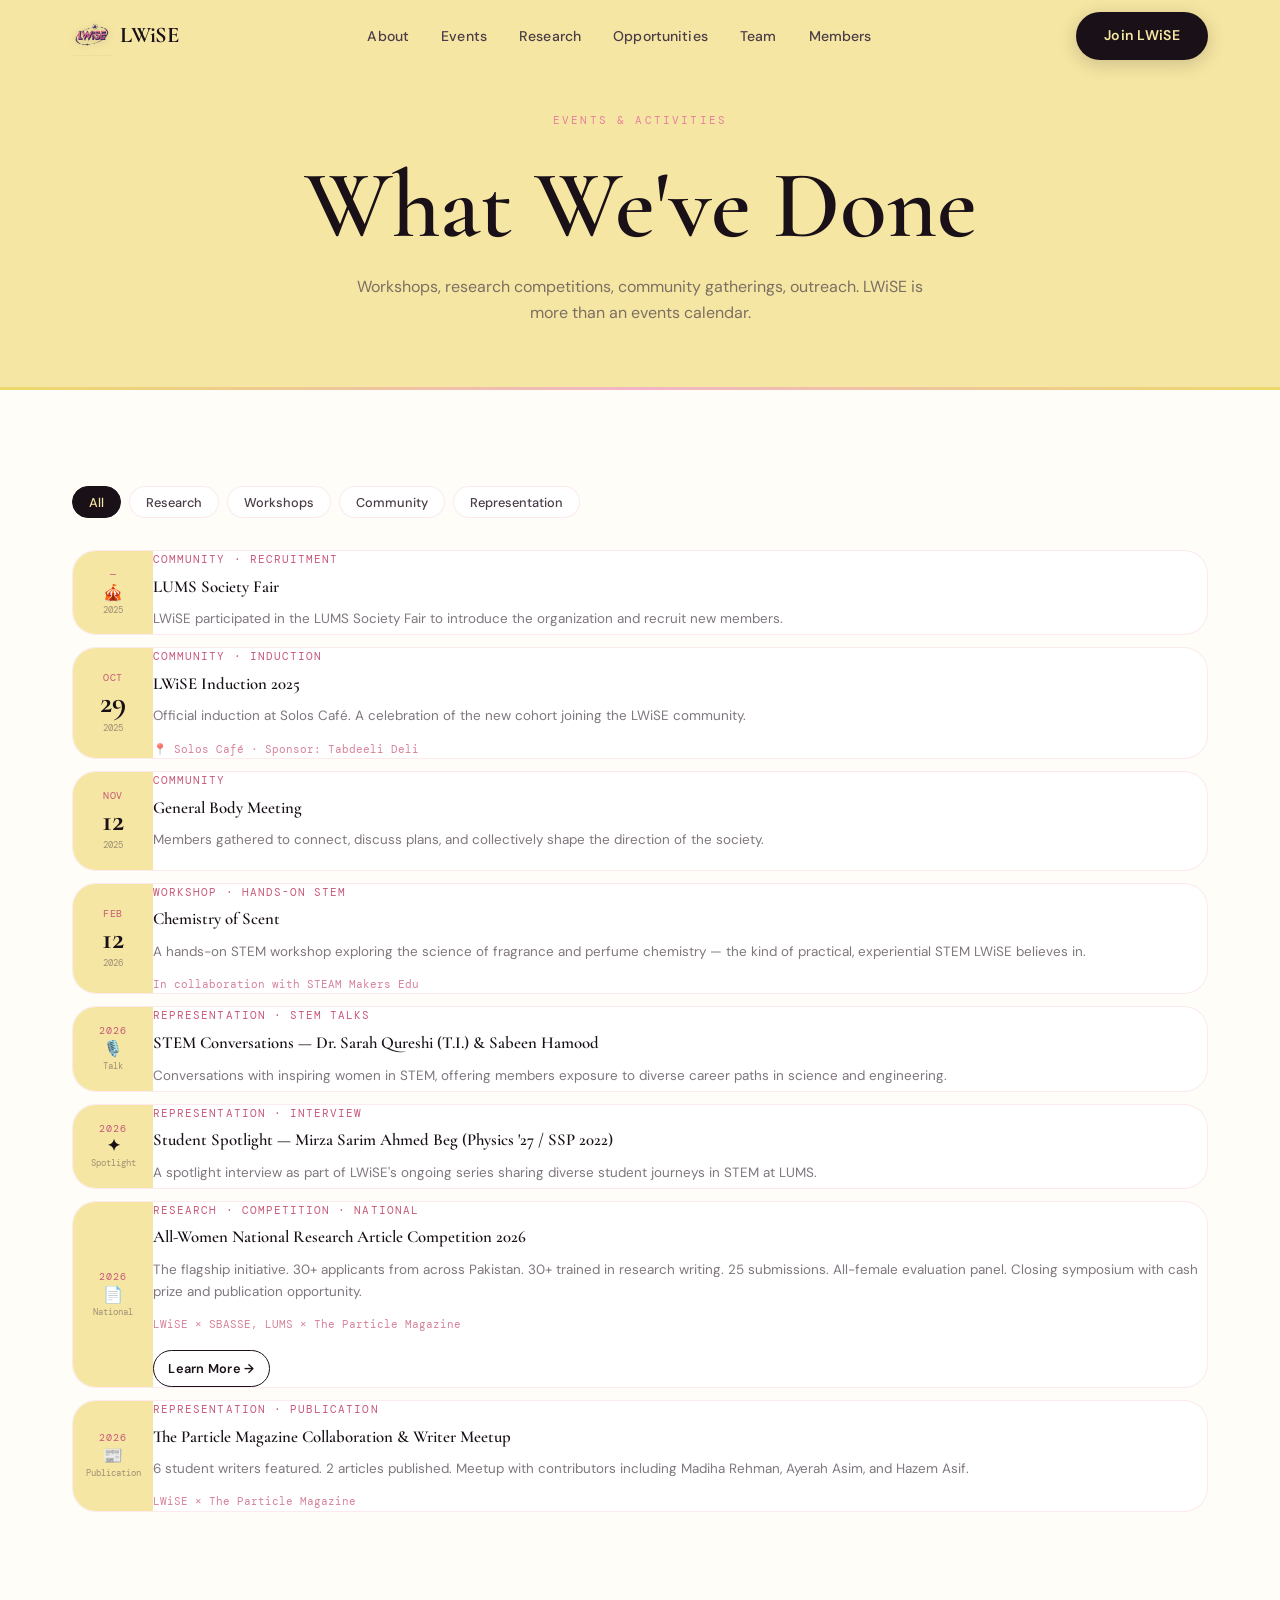
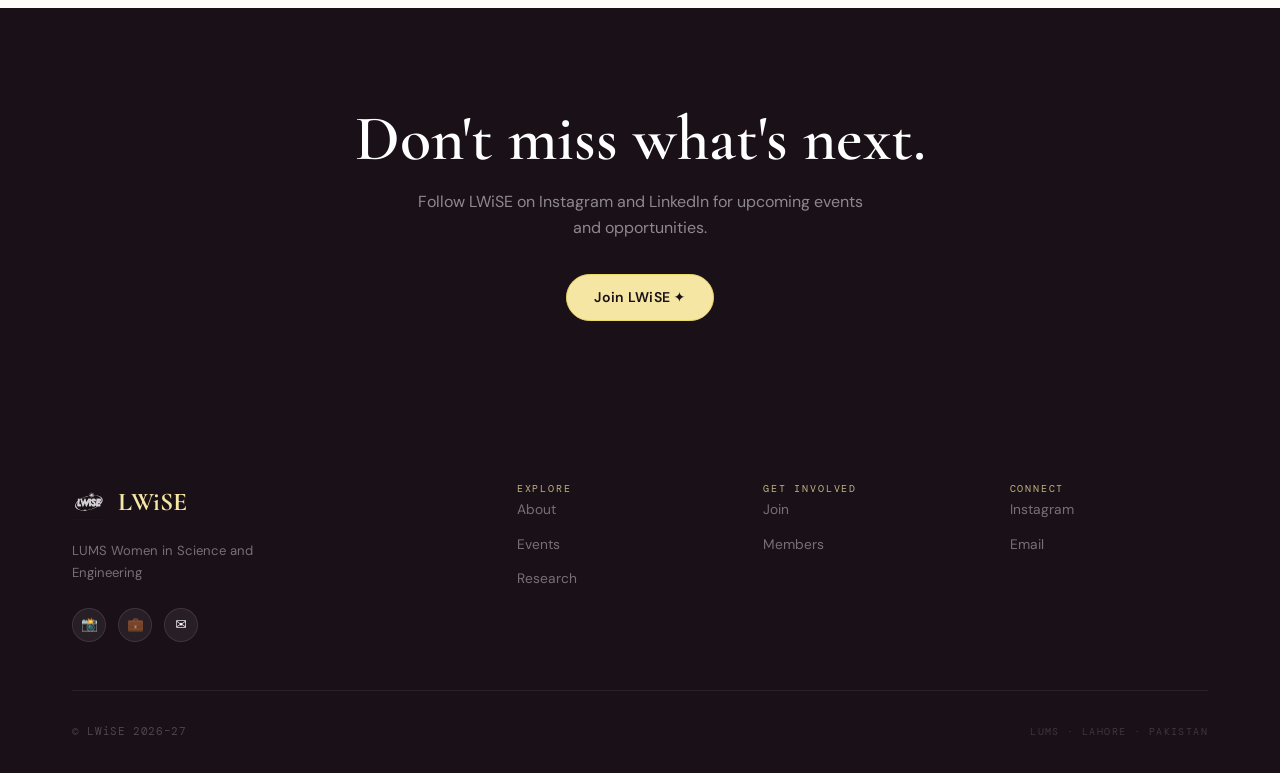
==== commit 5762562b: "Design v3: logo, real photos, clean hero, simplified member form, dynamic team page, fix stats" ====
--- a/events.html
+++ b/events.html
@@ -5,12 +5,15 @@
   <title>Events — LWiSE</title>
   <link rel="stylesheet" href="css/style.css">
   <link rel="preconnect" href="https://fonts.googleapis.com">
-  <link rel="icon" href="data:image/svg+xml,<svg xmlns='http://www.w3.org/2000/svg' viewBox='0 0 100 100'><text y='.9em' font-size='90'>✦</text></svg>">
+  <link rel="icon" href="assets/images/lwise-logo.png">
 </head>
 <body>
 <nav class="nav scrolled" id="Nav">
   <div class="nav__inner">
-    <a href="index.html" class="nav__logo"><span class="nav__logo-gem"></span>LWiSE</a>
+    <a href="index.html" class="nav__logo">
+      <img src="assets/images/lwise-logo.png" alt="LWiSE" class="nav__logo-img">
+      <span class="nav__logo-text">LWiSE</span>
+    </a>
     <ul class="nav__links">
       <li><a href="index.html#about" class="nav__link">About</a></li>
       <li><a href="events.html" class="nav__link">Events</a></li>
@@ -110,7 +113,7 @@
         <div class="ev-card__body">
           <div class="ev-card__tag">Research · Competition · National</div>
           <div class="ev-card__title">All-Women National Research Article Competition 2026</div>
-          <div class="ev-card__desc">The flagship initiative. 50+ applicants from across Pakistan. 30+ trained in research writing. 25 submissions. All-female evaluation panel. Closing symposium with cash prize and publication opportunity.</div>
+          <div class="ev-card__desc">The flagship initiative. 30+ applicants from across Pakistan. 30+ trained in research writing. 25 submissions. All-female evaluation panel. Closing symposium with cash prize and publication opportunity.</div>
           <div class="ev-card__collab">LWiSE × SBASSE, LUMS × The Particle Magazine</div>
           <a href="research.html" class="btn btn-outline" style="margin-top:1rem;font-size:0.8rem;padding:0.45rem 0.9rem;">Learn More →</a>
         </div>
@@ -143,12 +146,15 @@
 <footer class="footer">
   <div class="wrap">
     <div class="footer-top">
-      <div><div class="footer-logo">LWiSE ✦</div><div class="footer-tagline">LUMS Women in Science and Engineering</div><div class="footer-socials"><a href="#" class="footer-soc">📸</a><a href="#" class="footer-soc">💼</a><a href="mailto:lwise@lums.edu.pk" class="footer-soc">✉️</a></div></div>
+      <div><div class="footer-logo">
+          <img src="assets/images/lwise-logo.png" alt="LWiSE" class="footer-logo-img">
+          <span class="footer-logo-text">LWiSE</span>
+        </div><div class="footer-tagline">LUMS Women in Science and Engineering</div><div class="footer-socials"><a href="#" class="footer-soc">📸</a><a href="#" class="footer-soc">💼</a><a href="mailto:lwise@lums.edu.pk" class="footer-soc">✉️</a></div></div>
       <div><div class="footer-col-hd">Explore</div><a href="index.html#about" class="footer-link">About</a><a href="events.html" class="footer-link">Events</a><a href="research.html" class="footer-link">Research</a></div>
       <div><div class="footer-col-hd">Get Involved</div><a href="join.html" class="footer-link">Join</a><a href="members.html" class="footer-link">Members</a></div>
       <div><div class="footer-col-hd">Connect</div><a href="#" class="footer-link">Instagram</a><a href="mailto:lwise@lums.edu.pk" class="footer-link">Email</a></div>
     </div>
-    <div class="footer-bottom"><div class="footer-copy">© LWiSE 2026–27</div><div class="footer-mantra">EXPLORE · RESEARCH · CONNECT · LEAD</div></div>
+    <div class="footer-bottom"><div class="footer-copy">© LWiSE 2026–27</div><div class="footer-mantra">LUMS · LAHORE · PAKISTAN</div></div>
   </div>
 </footer>
 <script src="js/main.js"></script>
--- a/css/style.css
+++ b/css/style.css
@@ -1,39 +1,34 @@
 /* ============================================================
-   LWiSE — Redesign v2
+   LWiSE — Design v3
    Palette: Butter Yellow + Warm Pink dominant
-   Aesthetic: Bold editorial × modern × feminine scientific
+   Aesthetic: Editorial × modern × clean
    ============================================================ */
 
 @import url('https://fonts.googleapis.com/css2?family=Cormorant+Garamond:ital,wght@0,300;0,400;0,600;0,700;1,300;1,400;1,600&family=DM+Sans:ital,opsz,wght@0,9..40,300;0,9..40,400;0,9..40,500;0,9..40,600;1,9..40,300&family=DM+Mono:wght@300;400;500&display=swap');
 
 /* ── TOKENS ─────────────────────────────────────────────── */
 :root {
-  /* DOMINANT */
-  --butter:      #F5E6A3;   /* main background sections */
-  --butter-mid:  #EDD96A;   /* stronger butter accents */
-  --butter-deep: #D4BC3A;   /* pressed states */
-  --pink:        #F2B5C5;   /* main accent */
-  --pink-mid:    #E8809C;   /* stronger pink */
-  --pink-deep:   #C85A7A;   /* dark pink, links */
-
-  /* NEUTRALS (subdued) */
-  --ink:         #1A1118;   /* near-black for text */
-  --ink-muted:   #4A3D47;   /* body text */
+  --butter:      #F5E6A3;
+  --butter-mid:  #EDD96A;
+  --butter-deep: #D4BC3A;
+  --pink:        #F2B5C5;
+  --pink-mid:    #E8809C;
+  --pink-deep:   #C85A7A;
+
+  --ink:         #1A1118;
+  --ink-muted:   #4A3D47;
   --white:       #FFFFFF;
-  --off-white:   #FFFDF7;   /* warm white — main bg */
-  --surface:     #FEF8EE;   /* card surface */
-  --border:      rgba(242,181,197,0.3);
-
-  /* ACCENT (used sparingly) */
+  --off-white:   #FFFDF7;
+  --surface:     #FEF8EE;
+  --border:      rgba(242,181,197,0.28);
+
   --lilac:       #D8C8F0;
   --sage:        #C5D4B8;
 
-  /* type */
   --font-serif:  'Cormorant Garamond', Georgia, serif;
   --font-sans:   'DM Sans', system-ui, sans-serif;
   --font-mono:   'DM Mono', monospace;
 
-  /* spacing */
   --sp-1: 0.25rem;
   --sp-2: 0.5rem;
   --sp-3: 0.75rem;
@@ -69,21 +64,21 @@
 ul, ol { list-style: none; }
 
 /* ── SCROLLBAR ───────────────────────────────────────────── */
-::-webkit-scrollbar { width: 6px; }
+::-webkit-scrollbar { width: 5px; }
 ::-webkit-scrollbar-track { background: var(--off-white); }
-::-webkit-scrollbar-thumb { background: var(--pink); border-radius: var(--r-pill); }
+::-webkit-scrollbar-thumb { background: var(--pink-mid); border-radius: var(--r-pill); }
 
 /* ── TYPOGRAPHY ─────────────────────────────────────────── */
 h1, h2, h3, h4 {
   font-family: var(--font-serif);
   color: var(--ink);
-  line-height: 1.1;
+  line-height: 1.08;
   font-weight: 600;
 }
-h1 { font-size: clamp(2.8rem, 7vw, 5.5rem); }
-h2 { font-size: clamp(2rem, 4.5vw, 3.5rem); }
-h3 { font-size: clamp(1.3rem, 2.5vw, 2rem); }
-h4 { font-size: 1.15rem; }
+h1 { font-size: clamp(3rem, 7.5vw, 6rem); }
+h2 { font-size: clamp(2.2rem, 5vw, 4rem); }
+h3 { font-size: clamp(1.4rem, 2.8vw, 2.2rem); }
+h4 { font-size: 1.2rem; }
 p  { font-size: 1rem; color: var(--ink-muted); max-width: 62ch; }
 
 .serif { font-family: var(--font-serif); }
@@ -91,16 +86,16 @@
 
 .label {
   font-family: var(--font-mono);
-  font-size: 0.7rem;
-  letter-spacing: 0.18em;
+  font-size: 0.68rem;
+  letter-spacing: 0.2em;
   text-transform: uppercase;
   color: var(--pink-mid);
 }
 
 /* ── LAYOUT ─────────────────────────────────────────────── */
-.wrap   { max-width: 1200px; margin-inline: auto; padding-inline: var(--sp-8); }
-.wrap--narrow { max-width: 780px; margin-inline: auto; padding-inline: var(--sp-8); }
-.sec    { padding-block: var(--sp-24); position: relative; }
+.wrap        { max-width: 1200px; margin-inline: auto; padding-inline: var(--sp-8); }
+.wrap--narrow{ max-width: 780px;  margin-inline: auto; padding-inline: var(--sp-8); }
+.sec         { padding-block: var(--sp-24); position: relative; }
 .sec--butter { background: var(--butter); }
 .sec--pink   { background: var(--pink); }
 .sec--white  { background: var(--white); }
@@ -115,38 +110,35 @@
 /* ── NAV ─────────────────────────────────────────────────── */
 .nav {
   position: fixed; top: 0; left: 0; right: 0; z-index: 900;
-  padding: var(--sp-4) 0;
+  padding: var(--sp-3) 0;
   transition: all 0.3s var(--ease);
 }
 .nav.scrolled {
-  background: rgba(255,253,247,0.94);
-  backdrop-filter: blur(18px);
+  background: rgba(255,253,247,0.95);
+  backdrop-filter: blur(20px);
   border-bottom: 1px solid var(--border);
-  padding: var(--sp-3) 0;
-  box-shadow: 0 2px 24px rgba(242,181,197,0.15);
+  box-shadow: 0 2px 20px rgba(242,181,197,0.12);
 }
 .nav__inner {
   display: flex; align-items: center; justify-content: space-between;
   max-width: 1200px; margin-inline: auto; padding-inline: var(--sp-8);
 }
 .nav__logo {
+  display: flex; align-items: center; gap: var(--sp-2);
+  text-decoration: none;
+}
+.nav__logo-img {
+  height: 40px; width: auto;
+  object-fit: contain;
+  filter: drop-shadow(0 1px 4px rgba(26,17,24,0.15));
+  transition: transform 0.3s var(--ease);
+}
+.nav__logo:hover .nav__logo-img { transform: scale(1.04); }
+.nav__logo-text {
   font-family: var(--font-serif);
-  font-size: 1.5rem;
-  font-weight: 700;
+  font-size: 1.4rem; font-weight: 700;
   color: var(--ink);
-  letter-spacing: -0.02em;
-  display: flex; align-items: center; gap: var(--sp-2);
-}
-.nav__logo-gem {
-  width: 7px; height: 7px;
-  background: var(--pink-mid);
-  border-radius: 50%;
-  display: inline-block;
-  animation: gemPulse 2.5s ease-in-out infinite;
-}
-@keyframes gemPulse {
-  0%,100% { transform: scale(1); box-shadow: 0 0 0 0 rgba(232,128,156,0.5); }
-  50% { transform: scale(1.3); box-shadow: 0 0 0 5px rgba(232,128,156,0); }
+  letter-spacing: -0.01em;
 }
 .nav__links {
   display: flex; align-items: center; gap: var(--sp-8);
@@ -185,7 +177,7 @@
 /* ── BUTTONS ─────────────────────────────────────────────── */
 .btn {
   display: inline-flex; align-items: center; gap: var(--sp-2);
-  padding: 0.7rem 1.6rem;
+  padding: 0.7rem 1.7rem;
   border-radius: var(--r-pill);
   font-family: var(--font-sans);
   font-size: 0.88rem; font-weight: 600;
@@ -194,14 +186,14 @@
   transition: all 0.22s var(--ease);
   white-space: nowrap;
 }
-.btn:hover { transform: translateY(-1px); }
+.btn:hover { transform: translateY(-2px); }
 .btn:active { transform: scale(0.97); }
 
 .btn-ink {
   background: var(--ink); color: var(--butter);
-  box-shadow: 0 4px 18px rgba(26,17,24,0.2);
-}
-.btn-ink:hover { background: #2e1d2a; box-shadow: 0 8px 28px rgba(26,17,24,0.28); }
+  box-shadow: 0 4px 18px rgba(26,17,24,0.18);
+}
+.btn-ink:hover { background: #2e1d2a; box-shadow: 0 10px 30px rgba(26,17,24,0.25); }
 
 .btn-butter {
   background: var(--butter); color: var(--ink);
@@ -249,10 +241,10 @@
   white-space: nowrap;
 }
 .chip-butter { background: var(--butter); color: var(--ink); }
-.chip-pink   { background: var(--pink); color: var(--ink); }
+.chip-pink   { background: var(--pink);   color: var(--ink); }
 .chip-white  { background: rgba(255,255,255,0.2); color: var(--white); border: 1px solid rgba(255,255,255,0.3); }
 .chip-ink    { background: var(--ink); color: var(--butter); }
-.chip-lilac  { background: var(--lilac); color: var(--ink); }
+.chip-lilac  { background: var(--lilac);  color: var(--ink); }
 
 /* ── SECTION HEADER ──────────────────────────────────────── */
 .sec-hd { margin-bottom: var(--sp-12); }
@@ -262,27 +254,22 @@
 
 /* ── HERO ─────────────────────────────────────────────────── */
 .hero {
-  min-height: 100vh;
+  min-height: 100svh;
   background: var(--butter);
   display: grid;
   grid-template-columns: 1fr 1fr;
   position: relative;
   overflow: hidden;
-  padding-top: 70px;
-}
-
-/* diagonal split */
+  padding-top: 60px;
+}
 .hero::after {
   content: '';
-  position: absolute;
-  top: 0; right: 0;
-  width: 50%;
-  height: 100%;
+  position: absolute; top: 0; right: 0;
+  width: 50%; height: 100%;
   background: var(--pink);
-  clip-path: polygon(15% 0%, 100% 0%, 100% 100%, 0% 100%);
+  clip-path: polygon(18% 0%, 100% 0%, 100% 100%, 0% 100%);
   z-index: 0;
 }
-
 .hero__left {
   position: relative; z-index: 2;
   display: flex; flex-direction: column; justify-content: center;
@@ -292,23 +279,14 @@
   position: relative; z-index: 2;
   display: flex; flex-direction: column; justify-content: center; align-items: center;
   padding: var(--sp-16) var(--sp-12);
-  gap: var(--sp-8);
-}
-
+  gap: var(--sp-6);
+}
 .hero__label { margin-bottom: var(--sp-6); }
-.hero__title {
-  color: var(--ink);
-  margin-bottom: var(--sp-6);
-}
-.hero__title em {
-  font-style: italic;
-  color: var(--pink-deep);
-}
+.hero__title { color: var(--ink); margin-bottom: var(--sp-6); }
+.hero__title em { font-style: italic; color: var(--pink-deep); }
 .hero__desc {
-  font-size: 1.05rem;
-  color: var(--ink-muted);
-  margin-bottom: var(--sp-8);
-  max-width: 46ch;
+  font-size: 1.05rem; color: var(--ink-muted);
+  margin-bottom: var(--sp-8); max-width: 46ch;
 }
 .hero__stats {
   display: flex; gap: var(--sp-8);
@@ -317,50 +295,48 @@
 }
 .hero__stat-n {
   font-family: var(--font-serif);
-  font-size: 2rem; font-weight: 700;
-  color: var(--ink);
-  line-height: 1; display: block;
-}
-.hero__stat-l { font-family: var(--font-mono); font-size: 0.68rem; letter-spacing: 0.1em; text-transform: uppercase; opacity: 0.55; display: block; margin-top: 2px; }
-
-/* right side big stamp */
-.hero__stamp {
-  background: var(--ink);
-  color: var(--butter);
+  font-size: 2.2rem; font-weight: 700;
+  color: var(--ink); line-height: 1; display: block;
+}
+.hero__stat-l {
+  font-family: var(--font-mono); font-size: 0.65rem;
+  letter-spacing: 0.1em; text-transform: uppercase;
+  opacity: 0.5; display: block; margin-top: 3px;
+}
+
+/* Hero right — photo mosaic */
+.hero__mosaic {
+  display: grid;
+  grid-template-columns: 1fr 1fr;
+  grid-template-rows: 1fr 1fr;
+  gap: 10px;
+  width: 100%; max-width: 420px;
   border-radius: var(--r-xl);
-  padding: var(--sp-8) var(--sp-12);
-  text-align: center;
-  max-width: 340px;
-  width: 100%;
-}
-.hero__stamp-big {
-  font-family: var(--font-serif);
-  font-size: clamp(3.5rem, 8vw, 6rem);
-  line-height: 0.95;
-  font-weight: 700;
-  color: var(--butter);
-  display: block;
-}
-.hero__stamp-sub {
-  font-family: var(--font-mono);
-  font-size: 0.7rem;
-  letter-spacing: 0.15em;
-  text-transform: uppercase;
-  color: var(--pink);
-  margin-top: var(--sp-4);
-  display: block;
-}
-
+  overflow: hidden;
+  box-shadow: 0 30px 80px rgba(26,17,24,0.18);
+}
+.hero__mosaic-img {
+  width: 100%; height: 220px;
+  object-fit: cover;
+  transition: transform 0.5s var(--ease);
+}
+.hero__mosaic-img:first-child {
+  grid-row: 1 / 3;
+  height: 100%;
+}
+.hero__mosaic:hover .hero__mosaic-img { transform: scale(1.03); }
 .hero__pill {
-  background: rgba(255,255,255,0.35);
-  backdrop-filter: blur(8px);
-  border: 1px solid rgba(255,255,255,0.5);
+  background: rgba(255,255,255,0.4);
+  backdrop-filter: blur(10px);
+  border: 1px solid rgba(255,255,255,0.55);
   border-radius: var(--r-pill);
   padding: var(--sp-3) var(--sp-6);
-  font-size: 0.84rem; font-weight: 500;
+  font-size: 0.82rem; font-weight: 500;
   color: var(--ink);
-  max-width: 320px; text-align: center;
+  max-width: 360px; text-align: center;
   width: 100%;
+  font-family: var(--font-mono);
+  letter-spacing: 0.04em;
 }
 
 /* ── TICKER ──────────────────────────────────────────────── */
@@ -371,66 +347,85 @@
 }
 .ticker__track {
   display: flex; gap: var(--sp-12);
-  animation: tickerScroll 28s linear infinite;
+  animation: tickerScroll 30s linear infinite;
   width: max-content;
 }
 @keyframes tickerScroll { to { transform: translateX(-50%); } }
 .ticker__item {
   display: flex; align-items: center; gap: var(--sp-3);
   font-family: var(--font-mono);
-  font-size: 0.72rem; letter-spacing: 0.08em;
+  font-size: 0.7rem; letter-spacing: 0.1em;
   text-transform: uppercase;
-  color: var(--butter);
-  opacity: 0.8;
+  color: rgba(245,230,163,0.75);
   white-space: nowrap;
 }
 .ticker__gem {
-  width: 5px; height: 5px;
-  background: var(--pink);
-  border-radius: 50%;
-  flex-shrink: 0;
+  width: 4px; height: 4px;
+  background: var(--pink-mid);
+  border-radius: 50%; flex-shrink: 0;
+}
+
+/* ── PHOTO STRIP ─────────────────────────────────────────── */
+.photo-strip {
+  display: grid;
+  grid-template-columns: repeat(4, 1fr);
+  gap: 0;
+  max-height: 380px;
+  overflow: hidden;
+}
+.photo-strip__img {
+  width: 100%; height: 380px;
+  object-fit: cover;
+  transition: transform 0.5s var(--ease), filter 0.4s;
+  filter: saturate(0.85);
+}
+.photo-strip__img:hover {
+  transform: scale(1.04);
+  filter: saturate(1.1);
+  z-index: 1;
+  position: relative;
 }
 
 /* ── ABOUT ───────────────────────────────────────────────── */
 .about-grid {
   display: grid;
-  grid-template-columns: 1fr 1.1fr;
+  grid-template-columns: 1fr 1fr;
   gap: var(--sp-16);
   align-items: center;
 }
-.about-left {}
 .about-num-row {
   display: flex; gap: var(--sp-8); flex-wrap: wrap;
-  margin-top: var(--sp-8);
-  padding-top: var(--sp-8);
+  margin-top: var(--sp-8); padding-top: var(--sp-8);
   border-top: 1px solid var(--border);
 }
 .about-num .n {
   font-family: var(--font-serif);
-  font-size: 2.2rem; font-weight: 700;
+  font-size: 2.4rem; font-weight: 700;
   color: var(--ink); display: block; line-height: 1;
 }
 .about-num .l {
   font-family: var(--font-mono);
-  font-size: 0.65rem; letter-spacing: 0.1em; text-transform: uppercase;
-  opacity: 0.55; display: block; margin-top: 2px;
-}
-
-/* right side visual stack */
-.about-right { position: relative; }
-.about-cards {
-  display: grid; grid-template-columns: 1fr 1fr;
-  gap: var(--sp-4);
-}
-.about-card-block {
-  border-radius: var(--r-lg);
+  font-size: 0.63rem; letter-spacing: 0.1em; text-transform: uppercase;
+  opacity: 0.5; display: block; margin-top: 3px;
+}
+
+/* about right photo */
+.about-photo-wrap {
+  position: relative;
+  border-radius: var(--r-xl);
   overflow: hidden;
 }
-.about-card-block--butter { background: var(--butter); aspect-ratio: 1; display: flex; align-items: center; justify-content: center; font-size: 4rem; }
-.about-card-block--pink   { background: var(--pink); aspect-ratio: 1.2; }
-.about-card-block--ink    { background: var(--ink); padding: var(--sp-6); display: flex; flex-direction: column; gap: var(--sp-3); aspect-ratio: 1.2; justify-content: flex-end; }
-.about-card-block--white  { background: var(--white); border: 1.5px solid var(--border); aspect-ratio: 1; display: flex; align-items: center; justify-content: center; }
-.about-card-block .white-txt { font-family: var(--font-serif); font-size: 1.1rem; font-weight: 600; color: var(--ink); text-align: center; line-height: 1.3; padding: var(--sp-4); }
+.about-photo-wrap img {
+  width: 100%; aspect-ratio: 4/5;
+  object-fit: cover;
+  display: block;
+}
+.about-photo-caption {
+  position: absolute; bottom: 0; left: 0; right: 0;
+  background: linear-gradient(to top, rgba(26,17,24,0.7), transparent);
+  padding: var(--sp-8) var(--sp-6) var(--sp-6);
+  display: flex; gap: var(--sp-3); flex-wrap: wrap;
+}
 
 /* ── PILLARS ─────────────────────────────────────────────── */
 .pillar {
@@ -438,33 +433,32 @@
   border-radius: var(--r-lg);
   padding: var(--sp-8);
   border: 1.5px solid var(--border);
-  transition: all 0.25s var(--ease);
-  position: relative;
-  overflow: hidden;
+  transition: all 0.28s var(--ease);
+  position: relative; overflow: hidden;
 }
 .pillar::before {
   content: '';
   position: absolute; top: 0; left: 0;
-  width: 100%; height: 3px;
+  width: 100%; height: 2px;
   background: linear-gradient(90deg, var(--butter-mid), var(--pink));
 }
 .pillar:hover {
   transform: translateY(-6px);
-  box-shadow: 0 20px 50px rgba(242,181,197,0.2);
-  border-color: var(--pink-mid);
+  box-shadow: 0 18px 48px rgba(242,181,197,0.18);
+  border-color: var(--pink);
 }
 .pillar__icon {
-  width: 48px; height: 48px;
+  width: 44px; height: 44px;
   border-radius: var(--r-md);
   background: var(--butter);
   display: flex; align-items: center; justify-content: center;
-  font-size: 1.3rem;
-  margin-bottom: var(--sp-6);
+  font-size: 1.25rem;
+  margin-bottom: var(--sp-5);
   transition: transform 0.3s var(--ease-b);
 }
 .pillar:hover .pillar__icon { transform: scale(1.1) rotate(-4deg); }
 .pillar h4 { margin-bottom: var(--sp-2); }
-.pillar p { font-size: 0.88rem; max-width: 100%; opacity: 0.8; }
+.pillar p  { font-size: 0.88rem; max-width: 100%; opacity: 0.8; }
 
 /* ── IMPACT ──────────────────────────────────────────────── */
 .impact-bg {
@@ -475,14 +469,14 @@
   content: '';
   position: absolute; inset: 0;
   background:
-    radial-gradient(ellipse at 15% 60%, rgba(245,230,163,0.08) 0%, transparent 55%),
-    radial-gradient(ellipse at 85% 20%, rgba(242,181,197,0.07) 0%, transparent 50%);
+    radial-gradient(ellipse at 15% 60%, rgba(245,230,163,0.07) 0%, transparent 55%),
+    radial-gradient(ellipse at 85% 20%, rgba(242,181,197,0.06) 0%, transparent 50%);
 }
 .impact-grid {
   display: grid;
   grid-template-columns: repeat(4, 1fr);
   gap: 1px;
-  background: rgba(255,255,255,0.06);
+  background: rgba(255,255,255,0.05);
   border-radius: var(--r-lg);
   overflow: hidden;
   position: relative; z-index: 1;
@@ -492,114 +486,68 @@
   padding: var(--sp-8) var(--sp-6);
   text-align: center;
   transition: background 0.25s;
-  border: 1px solid rgba(255,255,255,0.06);
 }
 .impact-cell:hover { background: rgba(255,255,255,0.07); }
 .impact-cell .big {
   font-family: var(--font-serif);
-  font-size: clamp(2.2rem, 4vw, 3.2rem);
+  font-size: clamp(2.4rem, 4.5vw, 3.4rem);
   font-weight: 700;
   color: var(--butter);
   display: block; line-height: 1;
 }
 .impact-cell .lbl {
   font-family: var(--font-mono);
-  font-size: 0.68rem; letter-spacing: 0.12em; text-transform: uppercase;
-  color: rgba(255,255,255,0.5);
+  font-size: 0.66rem; letter-spacing: 0.12em; text-transform: uppercase;
+  color: rgba(255,255,255,0.45);
   margin-top: var(--sp-2); display: block;
 }
 .impact-cell .sub {
-  font-size: 0.72rem;
-  color: rgba(255,255,255,0.3);
-  margin-top: var(--sp-1);
-  font-style: italic;
+  font-size: 0.72rem; color: rgba(255,255,255,0.28);
+  margin-top: var(--sp-1); font-style: italic;
 }
 
 /* ── INITIATIVE FEATURE ──────────────────────────────────── */
 .init-wrap {
-  background: var(--butter);
-  border-radius: var(--r-xl);
-  overflow: hidden;
   display: grid;
-  grid-template-columns: 1.1fr 1fr;
-}
-.init-left { padding: var(--sp-12) var(--sp-12) var(--sp-12) var(--sp-12); }
-.init-right {
-  background: var(--ink);
-  padding: var(--sp-12);
-  display: flex; flex-direction: column; gap: var(--sp-6); justify-content: center;
-}
+  grid-template-columns: 1fr 1fr;
+  gap: var(--sp-16);
+  align-items: start;
+}
+.init-photo-col img {
+  width: 100%; border-radius: var(--r-xl);
+  aspect-ratio: 4/5; object-fit: cover;
+  box-shadow: 0 24px 60px rgba(26,17,24,0.12);
+}
+.init-body {}
 .init-step {
   display: flex; align-items: flex-start; gap: var(--sp-4);
-  padding: var(--sp-4);
-  border-radius: var(--r-md);
-  transition: background 0.2s;
-}
-.init-step:hover { background: rgba(255,255,255,0.06); }
+  padding: var(--sp-4) 0;
+  border-bottom: 1px solid var(--border);
+}
+.init-step:last-child { border-bottom: none; }
 .init-step__num {
-  width: 28px; height: 28px; flex-shrink: 0;
+  width: 26px; height: 26px; flex-shrink: 0;
   border-radius: 50%;
-  background: var(--butter);
-  color: var(--ink);
-  font-family: var(--font-mono); font-size: 0.72rem; font-weight: 600;
+  background: var(--ink);
+  color: var(--butter);
+  font-family: var(--font-mono); font-size: 0.7rem;
   display: flex; align-items: center; justify-content: center;
 }
-.init-step__body {}
-.init-step__title { font-size: 0.88rem; font-weight: 600; color: var(--white); }
-.init-step__desc  { font-size: 0.78rem; color: rgba(255,255,255,0.5); max-width: 100%; margin-top: 1px; }
+.init-step__title { font-size: 0.9rem; font-weight: 600; color: var(--ink); }
+.init-step__desc  { font-size: 0.8rem; color: var(--ink-muted); opacity: 0.75; max-width: 100%; margin-top: 2px; }
 
 .init-stat-row {
-  display: grid; grid-template-columns: 1fr 1fr;
-  gap: var(--sp-4); margin-top: var(--sp-8);
-}
-.init-stat {
-  background: rgba(255,255,255,0.2);
-  backdrop-filter: blur(4px);
-  border-radius: var(--r-md);
-  padding: var(--sp-6);
-  text-align: center;
-}
-.init-stat .n { font-family: var(--font-serif); font-size: 2rem; font-weight: 700; color: var(--ink); display: block; }
-.init-stat .l { font-family: var(--font-mono); font-size: 0.65rem; letter-spacing: 0.08em; text-transform: uppercase; color: var(--ink-muted); opacity: 0.7; }
-
-/* ── ECOSYSTEM FLOW ──────────────────────────────────────── */
-.eco-flow {
-  display: flex;
-  flex-wrap: wrap;
-  gap: var(--sp-2);
-  align-items: center;
-  justify-content: center;
-  margin-top: var(--sp-12);
-}
-.eco-node {
-  background: var(--white);
-  border: 1.5px solid var(--border);
-  border-radius: var(--r-xl);
-  padding: var(--sp-6) var(--sp-8);
-  text-align: center;
-  transition: all 0.25s var(--ease-b);
-  min-width: 120px;
-  cursor: default;
-}
-.eco-node:hover {
-  background: var(--butter);
-  border-color: var(--butter-mid);
-  transform: translateY(-4px);
-  box-shadow: 0 12px 32px rgba(237,217,106,0.25);
-}
-.eco-node__icon { font-size: 1.5rem; display: block; margin-bottom: var(--sp-2); }
-.eco-node__label { font-size: 0.8rem; font-weight: 600; color: var(--ink); }
-.eco-arrow {
-  font-size: 1.2rem;
-  color: var(--pink-mid);
-  opacity: 0.6;
-  flex-shrink: 0;
-}
+  display: flex; gap: var(--sp-8); flex-wrap: wrap;
+  margin-top: var(--sp-8); padding-top: var(--sp-8);
+  border-top: 1px solid var(--border);
+}
+.init-stat .n { font-family: var(--font-serif); font-size: 2rem; font-weight: 700; color: var(--ink); display: block; line-height: 1; }
+.init-stat .l { font-family: var(--font-mono); font-size: 0.63rem; letter-spacing: 0.08em; text-transform: uppercase; color: var(--ink-muted); opacity: 0.6; }
 
 /* ── EVENT CARD ──────────────────────────────────────────── */
 .ev-card {
   display: grid;
-  grid-template-columns: 90px 1fr;
+  grid-template-columns: 80px 1fr;
   background: var(--white);
   border-radius: var(--r-lg);
   overflow: hidden;
@@ -608,31 +556,26 @@
 }
 .ev-card:hover {
   transform: translateY(-3px);
-  box-shadow: 0 14px 36px rgba(242,181,197,0.18);
+  box-shadow: 0 14px 36px rgba(242,181,197,0.15);
   border-color: var(--pink-mid);
 }
 .ev-card__date {
-  background: var(--ink);
+  background: var(--butter);
   display: flex; flex-direction: column;
   align-items: center; justify-content: center;
-  padding: var(--sp-4);
-  text-align: center;
-  gap: 2px;
-}
-.ev-card__mo { font-family: var(--font-mono); font-size: 0.62rem; text-transform: uppercase; letter-spacing: 0.1em; color: var(--pink); }
-.ev-card__dy { font-family: var(--font-serif); font-size: 1.9rem; font-weight: 700; color: var(--butter); line-height: 1; }
-.ev-card__yr { font-family: var(--font-mono); font-size: 0.6rem; color: rgba(255,255,255,0.35); }
-.ev-card__body { padding: var(--sp-6) var(--sp-8); }
-.ev-card__tag { color: var(--pink-deep); font-family: var(--font-mono); font-size: 0.68rem; letter-spacing: 0.1em; text-transform: uppercase; margin-bottom: var(--sp-1); }
+  padding: var(--sp-4); text-align: center; gap: 2px;
+}
+.ev-card__mo { font-family: var(--font-mono); font-size: 0.6rem; text-transform: uppercase; letter-spacing: 0.1em; color: var(--pink-deep); }
+.ev-card__dy { font-family: var(--font-serif); font-size: 1.9rem; font-weight: 700; color: var(--ink); line-height: 1; }
+.ev-card__yr { font-family: var(--font-mono); font-size: 0.58rem; color: var(--ink-muted); opacity: 0.5; }
+.ev-card__body { padding: var(--sp-5) var(--sp-7); }
+.ev-card__tag   { color: var(--pink-deep); font-family: var(--font-mono); font-size: 0.66rem; letter-spacing: 0.1em; text-transform: uppercase; margin-bottom: var(--sp-1); }
 .ev-card__title { font-family: var(--font-serif); font-size: 1.05rem; font-weight: 600; color: var(--ink); margin-bottom: var(--sp-2); }
-.ev-card__desc  { font-size: 0.84rem; opacity: 0.75; max-width: 100%; }
-.ev-card__collab { font-size: 0.72rem; font-family: var(--font-mono); color: var(--lilac); margin-top: var(--sp-3); opacity: 0.8; }
+.ev-card__desc  { font-size: 0.84rem; opacity: 0.7; max-width: 100%; }
+.ev-card__collab{ font-size: 0.7rem; font-family: var(--font-mono); color: var(--pink-deep); margin-top: var(--sp-3); opacity: 0.75; }
 
 /* ── FILTER PILLS ────────────────────────────────────────── */
-.filters {
-  display: flex; flex-wrap: wrap; gap: var(--sp-2);
-  margin-bottom: var(--sp-8);
-}
+.filters { display: flex; flex-wrap: wrap; gap: var(--sp-2); margin-bottom: var(--sp-8); }
 .filter-pill {
   padding: 0.4rem 1rem;
   border-radius: var(--r-pill);
@@ -644,10 +587,7 @@
   transition: all 0.2s;
   font-family: var(--font-sans);
 }
-.filter-pill:hover, .filter-pill.on {
-  background: var(--ink); color: var(--butter);
-  border-color: var(--ink);
-}
+.filter-pill:hover, .filter-pill.on { background: var(--ink); color: var(--butter); border-color: var(--ink); }
 
 /* ── PUB CARD ────────────────────────────────────────────── */
 .pub-card {
@@ -658,24 +598,16 @@
   transition: all 0.25s var(--ease);
   position: relative; overflow: hidden;
 }
-.pub-card::after {
-  content: '';
-  position: absolute; top: 0; right: 0;
-  width: 50px; height: 50px;
-  background: var(--butter);
-  border-radius: 0 var(--r-lg) 0 100%;
-  opacity: 0.6;
-}
 .pub-card:hover {
   transform: translateY(-5px);
-  box-shadow: 0 18px 45px rgba(237,217,106,0.15);
+  box-shadow: 0 18px 45px rgba(237,217,106,0.14);
   border-color: var(--butter-mid);
 }
-.pub-card__journal { font-family: var(--font-mono); font-size: 0.68rem; letter-spacing: 0.1em; text-transform: uppercase; color: var(--pink-deep); margin-bottom: var(--sp-2); }
-.pub-card__title { font-family: var(--font-serif); font-size: 1.05rem; font-weight: 600; color: var(--ink); margin-bottom: var(--sp-2); line-height: 1.35; }
-.pub-card__author { font-size: 0.82rem; color: var(--pink-deep); font-weight: 500; }
-
-/* ── RESOURCE CARD ────────────────────────────────────────── */
+.pub-card__journal { font-family: var(--font-mono); font-size: 0.66rem; letter-spacing: 0.1em; text-transform: uppercase; color: var(--pink-deep); margin-bottom: var(--sp-2); }
+.pub-card__title   { font-family: var(--font-serif); font-size: 1.1rem; font-weight: 600; color: var(--ink); margin-bottom: var(--sp-2); line-height: 1.35; }
+.pub-card__author  { font-size: 0.82rem; color: var(--pink-deep); font-weight: 500; }
+
+/* ── RESOURCE CARD ───────────────────────────────────────── */
 .res-card {
   background: var(--white);
   border-radius: var(--r-lg);
@@ -684,21 +616,11 @@
   display: flex; align-items: flex-start; gap: var(--sp-6);
   transition: all 0.25s var(--ease);
 }
-.res-card:hover {
-  transform: translateY(-3px);
-  box-shadow: 0 12px 32px rgba(242,181,197,0.15);
-  border-color: var(--pink);
-}
-.res-card__icon {
-  width: 42px; height: 42px;
-  border-radius: var(--r-md);
-  background: var(--butter);
-  display: flex; align-items: center; justify-content: center;
-  font-size: 1.1rem; flex-shrink: 0;
-}
-.res-card__cat { font-family: var(--font-mono); font-size: 0.65rem; letter-spacing: 0.1em; text-transform: uppercase; color: var(--pink-deep); margin-bottom: 2px; }
-.res-card__title { font-size: 0.95rem; font-weight: 600; color: var(--ink); margin-bottom: var(--sp-1); }
-.res-card__desc  { font-size: 0.82rem; opacity: 0.7; max-width: 100%; }
+.res-card:hover { transform: translateY(-3px); box-shadow: 0 12px 32px rgba(242,181,197,0.12); border-color: var(--pink); }
+.res-card__icon { width: 42px; height: 42px; border-radius: var(--r-md); background: var(--butter); display: flex; align-items: center; justify-content: center; font-size: 1.1rem; flex-shrink: 0; }
+.res-card__cat  { font-family: var(--font-mono); font-size: 0.63rem; letter-spacing: 0.1em; text-transform: uppercase; color: var(--pink-deep); margin-bottom: 2px; }
+.res-card__title{ font-size: 0.95rem; font-weight: 600; color: var(--ink); margin-bottom: var(--sp-1); }
+.res-card__desc { font-size: 0.82rem; opacity: 0.7; max-width: 100%; }
 
 /* ── OPP CARD ────────────────────────────────────────────── */
 .opp-card {
@@ -708,17 +630,10 @@
   border: 1.5px solid var(--border);
   transition: all 0.25s var(--ease);
 }
-.opp-card:hover {
-  transform: translateY(-5px);
-  box-shadow: 0 18px 45px rgba(242,181,197,0.15);
-}
-.opp-card__top {
-  padding: var(--sp-6) var(--sp-8);
-  background: var(--pink);
-  display: flex; justify-content: space-between; align-items: center;
-}
-.opp-card__body { padding: var(--sp-8); }
-.opp-card__title { font-family: var(--font-serif); font-size: 1rem; font-weight: 600; color: var(--ink); margin-bottom: var(--sp-2); }
+.opp-card:hover { transform: translateY(-5px); box-shadow: 0 18px 45px rgba(242,181,197,0.14); }
+.opp-card__top  { padding: var(--sp-5) var(--sp-7); background: var(--pink); display: flex; justify-content: space-between; align-items: center; }
+.opp-card__body { padding: var(--sp-7); }
+.opp-card__title{ font-family: var(--font-serif); font-size: 1rem; font-weight: 600; color: var(--ink); margin-bottom: var(--sp-2); }
 .opp-card__org  { font-size: 0.82rem; color: var(--pink-deep); font-weight: 500; margin-bottom: var(--sp-4); }
 .opp-card__meta { display: flex; flex-wrap: wrap; gap: var(--sp-2); }
 .opp-card__dl   { font-size: 0.75rem; color: var(--pink-deep); font-weight: 500; margin-top: var(--sp-4); font-family: var(--font-mono); }
@@ -729,25 +644,27 @@
   border-radius: var(--r-lg);
   overflow: hidden;
   border: 1.5px solid var(--border);
-  text-align: center;
-  transition: all 0.3s var(--ease);
+  transition: all 0.28s var(--ease);
 }
 .team-card:hover {
   transform: translateY(-6px);
-  box-shadow: 0 20px 50px rgba(242,181,197,0.18);
+  box-shadow: 0 20px 50px rgba(242,181,197,0.16);
+  border-color: var(--pink);
 }
 .team-card__av {
   aspect-ratio: 1;
   background: linear-gradient(135deg, var(--butter), var(--pink));
   display: flex; align-items: center; justify-content: center;
   font-family: var(--font-serif);
-  font-size: 3rem; font-weight: 700; font-style: italic;
+  font-size: 2.8rem; font-weight: 700; font-style: italic;
   color: var(--ink);
 }
 .team-card__body { padding: var(--sp-6); }
-.team-card__name { font-family: var(--font-serif); font-size: 1.1rem; font-weight: 600; color: var(--ink); }
-.team-card__role { font-size: 0.8rem; color: var(--pink-deep); margin-top: var(--sp-1); font-weight: 500; }
-.team-card__dept { font-family: var(--font-mono); font-size: 0.68rem; letter-spacing: 0.06em; color: var(--ink-muted); opacity: 0.55; margin-top: var(--sp-2); }
+.team-card__name { font-family: var(--font-serif); font-size: 1.15rem; font-weight: 600; color: var(--ink); }
+.team-card__role { font-size: 0.8rem; color: var(--pink-deep); margin-top: 3px; font-weight: 600; letter-spacing: 0.02em; }
+.team-card__dept { font-family: var(--font-mono); font-size: 0.66rem; letter-spacing: 0.06em; color: var(--ink-muted); opacity: 0.5; margin-top: var(--sp-2); }
+.team-card__email{ font-size: 0.78rem; color: var(--ink-muted); margin-top: var(--sp-2); opacity: 0.65; word-break: break-all; }
+.team-card__email a:hover { color: var(--pink-deep); opacity: 1; }
 
 /* ── DEPT CARD ───────────────────────────────────────────── */
 .dept-card {
@@ -757,11 +674,11 @@
   border: 1.5px solid var(--border);
   transition: all 0.25s var(--ease);
 }
-.dept-card:hover { transform: translateY(-4px); box-shadow: 0 16px 40px rgba(237,217,106,0.15); border-color: var(--butter-mid); }
+.dept-card:hover { transform: translateY(-4px); box-shadow: 0 16px 40px rgba(237,217,106,0.13); border-color: var(--butter-mid); }
 .dept-card__icon { font-size: 1.8rem; margin-bottom: var(--sp-4); }
 .dept-card h4 { margin-bottom: var(--sp-2); }
-.dept-card p { font-size: 0.84rem; max-width: 100%; opacity: 0.75; }
-.dept-card__tba { font-family: var(--font-mono); font-size: 0.68rem; letter-spacing: 0.08em; color: var(--pink-deep); margin-top: var(--sp-4); }
+.dept-card p  { font-size: 0.84rem; max-width: 100%; opacity: 0.75; }
+.dept-card__tba { font-family: var(--font-mono); font-size: 0.66rem; letter-spacing: 0.08em; color: var(--pink-deep); margin-top: var(--sp-4); }
 
 /* ── TIMELINE ────────────────────────────────────────────── */
 .timeline {
@@ -789,13 +706,13 @@
   border: 2.5px solid var(--pink-mid);
 }
 .tl-item:last-child { padding-bottom: 0; }
-.tl-item__date { font-family: var(--font-mono); font-size: 0.7rem; letter-spacing: 0.1em; text-transform: uppercase; color: var(--pink-deep); margin-bottom: var(--sp-1); }
-.tl-item__title { font-family: var(--font-serif); font-size: 1.1rem; font-weight: 600; color: var(--ink); margin-bottom: var(--sp-2); }
-.tl-item__desc  { font-size: 0.86rem; opacity: 0.75; max-width: 100%; }
+.tl-item__date  { font-family: var(--font-mono); font-size: 0.68rem; letter-spacing: 0.1em; text-transform: uppercase; color: var(--pink-deep); margin-bottom: var(--sp-1); }
+.tl-item__title { font-family: var(--font-serif); font-size: 1.15rem; font-weight: 600; color: var(--ink); margin-bottom: var(--sp-2); }
+.tl-item__desc  { font-size: 0.86rem; opacity: 0.72; max-width: 100%; }
 
 /* ── PARTNER LOGOS ───────────────────────────────────────── */
 .partners-row {
-  display: flex; flex-wrap: wrap; gap: var(--sp-4);
+  display: flex; flex-wrap: wrap; gap: var(--sp-3);
   align-items: center; justify-content: center;
   margin-top: var(--sp-8);
 }
@@ -803,30 +720,13 @@
   background: var(--white);
   border: 1.5px solid var(--border);
   border-radius: var(--r-pill);
-  padding: 0.75rem 1.5rem;
-  font-weight: 600; font-size: 0.9rem;
+  padding: 0.65rem 1.4rem;
+  font-weight: 600; font-size: 0.88rem;
   color: var(--ink);
   transition: all 0.22s var(--ease);
   white-space: nowrap;
 }
-.partner-pill:hover {
-  background: var(--butter); border-color: var(--butter-mid);
-  transform: translateY(-2px);
-}
-
-/* ── JOIN OPTIONS ────────────────────────────────────────── */
-.join-opt {
-  background: rgba(255,255,255,0.07);
-  border: 1px solid rgba(255,255,255,0.12);
-  border-radius: var(--r-lg);
-  padding: var(--sp-8);
-  text-align: center;
-  transition: all 0.25s var(--ease);
-}
-.join-opt:hover { background: rgba(255,255,255,0.12); transform: translateY(-4px); }
-.join-opt__icon { font-size: 1.8rem; display: block; margin-bottom: var(--sp-4); }
-.join-opt__title { font-family: var(--font-serif); font-size: 1.1rem; font-weight: 600; color: var(--butter); margin-bottom: var(--sp-2); }
-.join-opt__desc  { font-size: 0.84rem; color: rgba(255,255,255,0.6); max-width: 100%; }
+.partner-pill:hover { background: var(--butter); border-color: var(--butter-mid); transform: translateY(-2px); }
 
 /* ── MEMBER CARD ─────────────────────────────────────────── */
 .mem-card {
@@ -834,25 +734,25 @@
   border-radius: var(--r-lg);
   padding: var(--sp-6);
   border: 1.5px solid var(--border);
-  display: flex; align-items: center; gap: var(--sp-6);
+  display: flex; align-items: center; gap: var(--sp-5);
   transition: all 0.22s var(--ease);
 }
 .mem-card:hover {
   transform: translateY(-2px);
-  box-shadow: 0 8px 24px rgba(242,181,197,0.15);
+  box-shadow: 0 8px 24px rgba(242,181,197,0.12);
   border-color: var(--pink);
 }
 .mem-card__av {
-  width: 50px; height: 50px; flex-shrink: 0;
+  width: 48px; height: 48px; flex-shrink: 0;
   border-radius: 50%;
   background: linear-gradient(135deg, var(--butter), var(--pink));
   display: flex; align-items: center; justify-content: center;
-  font-family: var(--font-serif); font-weight: 700; font-size: 1.1rem;
+  font-family: var(--font-serif); font-weight: 700; font-size: 1rem;
   color: var(--ink);
 }
 .mem-card__name  { font-size: 0.95rem; font-weight: 600; color: var(--ink); }
-.mem-card__dept  { font-size: 0.78rem; opacity: 0.6; font-family: var(--font-mono); margin-top: 2px; }
-.mem-card__year  { font-size: 0.75rem; color: var(--pink-deep); margin-top: 2px; }
+.mem-card__dept  { font-size: 0.76rem; opacity: 0.55; font-family: var(--font-mono); margin-top: 2px; }
+.mem-card__year  { font-size: 0.74rem; color: var(--pink-deep); margin-top: 2px; }
 .mem-card__chips { display: flex; flex-wrap: wrap; gap: var(--sp-2); margin-top: var(--sp-2); }
 
 .mem-search-wrap { position: relative; max-width: 400px; }
@@ -867,39 +767,35 @@
 }
 .mem-search-wrap input:focus {
   border-color: var(--pink-mid);
-  box-shadow: 0 0 0 3px rgba(242,181,197,0.2);
-}
-.mem-search-icon {
-  position: absolute; left: 1rem; top: 50%; transform: translateY(-50%);
-  color: var(--ink-muted); opacity: 0.4;
-}
+  box-shadow: 0 0 0 3px rgba(242,181,197,0.18);
+}
+.mem-search-icon { position: absolute; left: 1rem; top: 50%; transform: translateY(-50%); color: var(--ink-muted); opacity: 0.4; }
 
 /* ── FORMS ───────────────────────────────────────────────── */
 .form-wrap {
   background: var(--white);
   border-radius: var(--r-xl);
   overflow: hidden;
-  box-shadow: 0 24px 80px rgba(26,17,24,0.08);
+  box-shadow: 0 20px 70px rgba(26,17,24,0.07);
   max-width: 720px; margin-inline: auto;
+  border: 1.5px solid var(--border);
 }
 .form-head {
-  background: var(--ink);
-  padding: var(--sp-8) var(--sp-12);
-}
-.form-body { padding: var(--sp-12); }
-
-.f-group { margin-bottom: var(--sp-8); }
-.f-label {
-  display: block;
-  font-size: 0.84rem; font-weight: 600;
-  color: var(--ink); margin-bottom: var(--sp-2);
-}
+  background: var(--butter);
+  padding: var(--sp-8) var(--sp-10);
+  border-bottom: 1.5px solid var(--border);
+}
+.form-head h3 { font-size: clamp(1.4rem, 2.5vw, 1.8rem); color: var(--ink); }
+.form-body { padding: var(--sp-10); }
+
+.f-group { margin-bottom: var(--sp-7); }
+.f-label { display: block; font-size: 0.84rem; font-weight: 600; color: var(--ink); margin-bottom: var(--sp-2); }
 .f-label span { color: var(--pink-deep); }
 .f-input, .f-select, .f-textarea {
   width: 100%;
   padding: 0.75rem 1rem;
   border-radius: var(--r-md);
-  border: 1.5px solid rgba(26,17,24,0.12);
+  border: 1.5px solid rgba(26,17,24,0.1);
   font-family: var(--font-sans); font-size: 0.9rem;
   color: var(--ink); background: var(--surface);
   outline: none;
@@ -908,7 +804,7 @@
 }
 .f-input:focus, .f-select:focus, .f-textarea:focus {
   border-color: var(--pink-mid);
-  box-shadow: 0 0 0 3px rgba(242,181,197,0.2);
+  box-shadow: 0 0 0 3px rgba(242,181,197,0.18);
   background: var(--white);
 }
 .f-textarea { resize: vertical; min-height: 90px; }
@@ -917,9 +813,9 @@
   background-repeat: no-repeat; background-position: right 1rem center;
   padding-right: 2.5rem;
 }
-.f-grid2 { display: grid; grid-template-columns: 1fr 1fr; gap: var(--sp-6); }
-.f-hint { font-size: 0.74rem; opacity: 0.55; margin-top: var(--sp-2); }
-.f-checks { display: flex; flex-wrap: wrap; gap: var(--sp-3); margin-top: var(--sp-2); }
+.f-grid2 { display: grid; grid-template-columns: 1fr 1fr; gap: var(--sp-5); }
+.f-hint  { font-size: 0.74rem; opacity: 0.5; margin-top: var(--sp-2); }
+.f-checks{ display: flex; flex-wrap: wrap; gap: var(--sp-3); margin-top: var(--sp-2); }
 .f-check { cursor: pointer; display: flex; align-items: center; gap: var(--sp-2); font-size: 0.85rem; }
 .f-check input { accent-color: var(--pink-mid); width: 14px; height: 14px; }
 
@@ -940,16 +836,13 @@
 .page-hero::after {
   content: '';
   position: absolute; bottom: 0; left: 0; right: 0;
-  height: 4px;
+  height: 3px;
   background: linear-gradient(90deg, var(--butter-mid), var(--pink), var(--butter-mid));
 }
-.page-hero p { margin: var(--sp-4) auto 0; opacity: 0.7; font-size: 1.05rem; }
+.page-hero p { margin: var(--sp-4) auto 0; opacity: 0.7; font-size: 1rem; }
 
 /* ── FOOTER ──────────────────────────────────────────────── */
-.footer {
-  background: var(--ink);
-  padding: var(--sp-16) 0 var(--sp-8);
-}
+.footer { background: var(--ink); padding: var(--sp-16) 0 var(--sp-8); }
 .footer-top {
   display: grid;
   grid-template-columns: 2fr 1fr 1fr 1fr;
@@ -958,61 +851,45 @@
   border-bottom: 1px solid rgba(255,255,255,0.07);
 }
 .footer-logo {
+  display: flex; align-items: center; gap: var(--sp-3);
+  margin-bottom: var(--sp-4);
+}
+.footer-logo-img {
+  height: 34px; width: auto;
+  filter: brightness(0) invert(1);
+  opacity: 0.8;
+}
+.footer-logo-text {
   font-family: var(--font-serif);
-  font-size: 1.8rem; font-weight: 700;
+  font-size: 1.6rem; font-weight: 700;
   color: var(--butter);
-  margin-bottom: var(--sp-4);
-}
-.footer-tagline {
-  font-size: 0.82rem;
-  color: rgba(255,255,255,0.45); max-width: 28ch;
-  margin-bottom: var(--sp-6); line-height: 1.7;
-}
+}
+.footer-tagline { font-size: 0.82rem; color: rgba(255,255,255,0.4); max-width: 28ch; margin-bottom: var(--sp-6); line-height: 1.7; }
 .footer-socials { display: flex; gap: var(--sp-3); }
 .footer-soc {
-  width: 34px; height: 34px;
-  border-radius: 50%;
+  width: 34px; height: 34px; border-radius: 50%;
   background: rgba(255,255,255,0.06);
-  border: 1px solid rgba(255,255,255,0.12);
+  border: 1px solid rgba(255,255,255,0.1);
   display: flex; align-items: center; justify-content: center;
   font-size: 0.85rem; color: var(--white);
   transition: all 0.2s;
 }
 .footer-soc:hover { background: var(--pink-mid); border-color: var(--pink-mid); transform: translateY(-2px); }
-.footer-col-hd {
-  font-family: var(--font-mono); font-size: 0.65rem;
-  letter-spacing: 0.16em; text-transform: uppercase;
-  color: var(--butter); margin-bottom: var(--sp-6);
-  opacity: 0.8;
-}
-.footer-link {
-  display: block;
-  font-size: 0.86rem; color: rgba(255,255,255,0.45);
-  margin-bottom: var(--sp-3); transition: color 0.2s;
-}
-.footer-link:hover { color: rgba(255,255,255,0.9); }
-.footer-bottom {
-  display: flex; justify-content: space-between; align-items: center;
-  padding-top: var(--sp-8);
-}
-.footer-copy {
-  font-family: var(--font-mono); font-size: 0.68rem; letter-spacing: 0.06em;
-  color: rgba(255,255,255,0.25);
-}
-.footer-mantra {
-  font-family: var(--font-mono); font-size: 0.65rem; letter-spacing: 0.14em;
-  color: rgba(255,255,255,0.18);
-}
+.footer-col-hd { font-family: var(--font-mono); font-size: 0.63rem; letter-spacing: 0.18em; text-transform: uppercase; color: var(--butter); margin-bottom: var(--sp-5); opacity: 0.75; }
+.footer-link { display: block; font-size: 0.86rem; color: rgba(255,255,255,0.4); margin-bottom: var(--sp-3); transition: color 0.2s; }
+.footer-link:hover { color: rgba(255,255,255,0.85); }
+.footer-bottom { display: flex; justify-content: space-between; align-items: center; padding-top: var(--sp-8); }
+.footer-copy   { font-family: var(--font-mono); font-size: 0.66rem; letter-spacing: 0.06em; color: rgba(255,255,255,0.22); }
+.footer-mantra { font-family: var(--font-mono); font-size: 0.63rem; letter-spacing: 0.14em; color: rgba(255,255,255,0.16); }
 
 /* ── TOAST ───────────────────────────────────────────────── */
 .toast {
   position: fixed; bottom: var(--sp-8); right: var(--sp-8);
-  background: var(--ink);
-  color: var(--butter);
+  background: var(--ink); color: var(--butter);
   padding: var(--sp-4) var(--sp-6);
   border-radius: var(--r-lg);
   font-size: 0.88rem;
-  box-shadow: 0 8px 30px rgba(26,17,24,0.3);
+  box-shadow: 0 8px 30px rgba(26,17,24,0.28);
   transform: translateY(80px); opacity: 0;
   transition: all 0.4s var(--ease-b);
   z-index: 9999;
@@ -1022,7 +899,7 @@
 .toast.show { transform: translateY(0); opacity: 1; }
 
 /* ── SCROLL REVEAL ───────────────────────────────────────── */
-.up { opacity: 0; transform: translateY(28px); transition: opacity 0.6s var(--ease), transform 0.6s var(--ease); }
+.up { opacity: 0; transform: translateY(26px); transition: opacity 0.6s var(--ease), transform 0.6s var(--ease); }
 .up.vis { opacity: 1; transform: translateY(0); }
 .up:nth-child(2) { transition-delay: 0.08s; }
 .up:nth-child(3) { transition-delay: 0.16s; }
@@ -1033,26 +910,27 @@
 @media (max-width: 1024px) {
   .hero { grid-template-columns: 1fr; min-height: auto; }
   .hero__right { display: none; }
-  .hero__left  { padding: var(--sp-12) var(--sp-8); text-align: center; }
-  .hero__desc  { margin-inline: auto; }
+  .hero__left  { padding: var(--sp-12) var(--sp-8); }
   .hero::after { display: none; }
   .hero { background: linear-gradient(135deg, var(--butter) 60%, var(--pink) 100%); }
-  .hero__stats { justify-content: center; }
-  .row { justify-content: center; }
-  .about-grid { grid-template-columns: 1fr; }
-  .about-right { display: none; }
+  .hero__stats { flex-wrap: wrap; gap: var(--sp-6); }
+  .about-grid  { grid-template-columns: 1fr; }
+  .about-photo-wrap { display: none; }
   .impact-grid { grid-template-columns: repeat(2, 1fr); }
-  .init-wrap { grid-template-columns: 1fr; }
-  .init-right { display: none; }
-  .footer-top { grid-template-columns: 1fr 1fr; }
+  .init-wrap   { grid-template-columns: 1fr; }
+  .init-photo-col { display: none; }
+  .photo-strip { grid-template-columns: repeat(2, 1fr); }
+  .footer-top  { grid-template-columns: 1fr 1fr; }
 }
 @media (max-width: 640px) {
   .nav__links, .nav__cta-wrap { display: none; }
   .nav__ham { display: flex; }
-  .f-grid2 { grid-template-columns: 1fr; }
+  .f-grid2  { grid-template-columns: 1fr; }
   .footer-top { grid-template-columns: 1fr; }
   .footer-bottom { flex-direction: column; gap: var(--sp-4); text-align: center; }
   .impact-grid { grid-template-columns: repeat(2, 1fr); }
   .ev-card { grid-template-columns: 1fr; }
   .ev-card__date { flex-direction: row; gap: var(--sp-3); padding: var(--sp-4) var(--sp-6); justify-content: flex-start; }
-}
+  .photo-strip { grid-template-columns: repeat(2, 1fr); max-height: none; }
+  .photo-strip__img { height: 180px; }
+}
